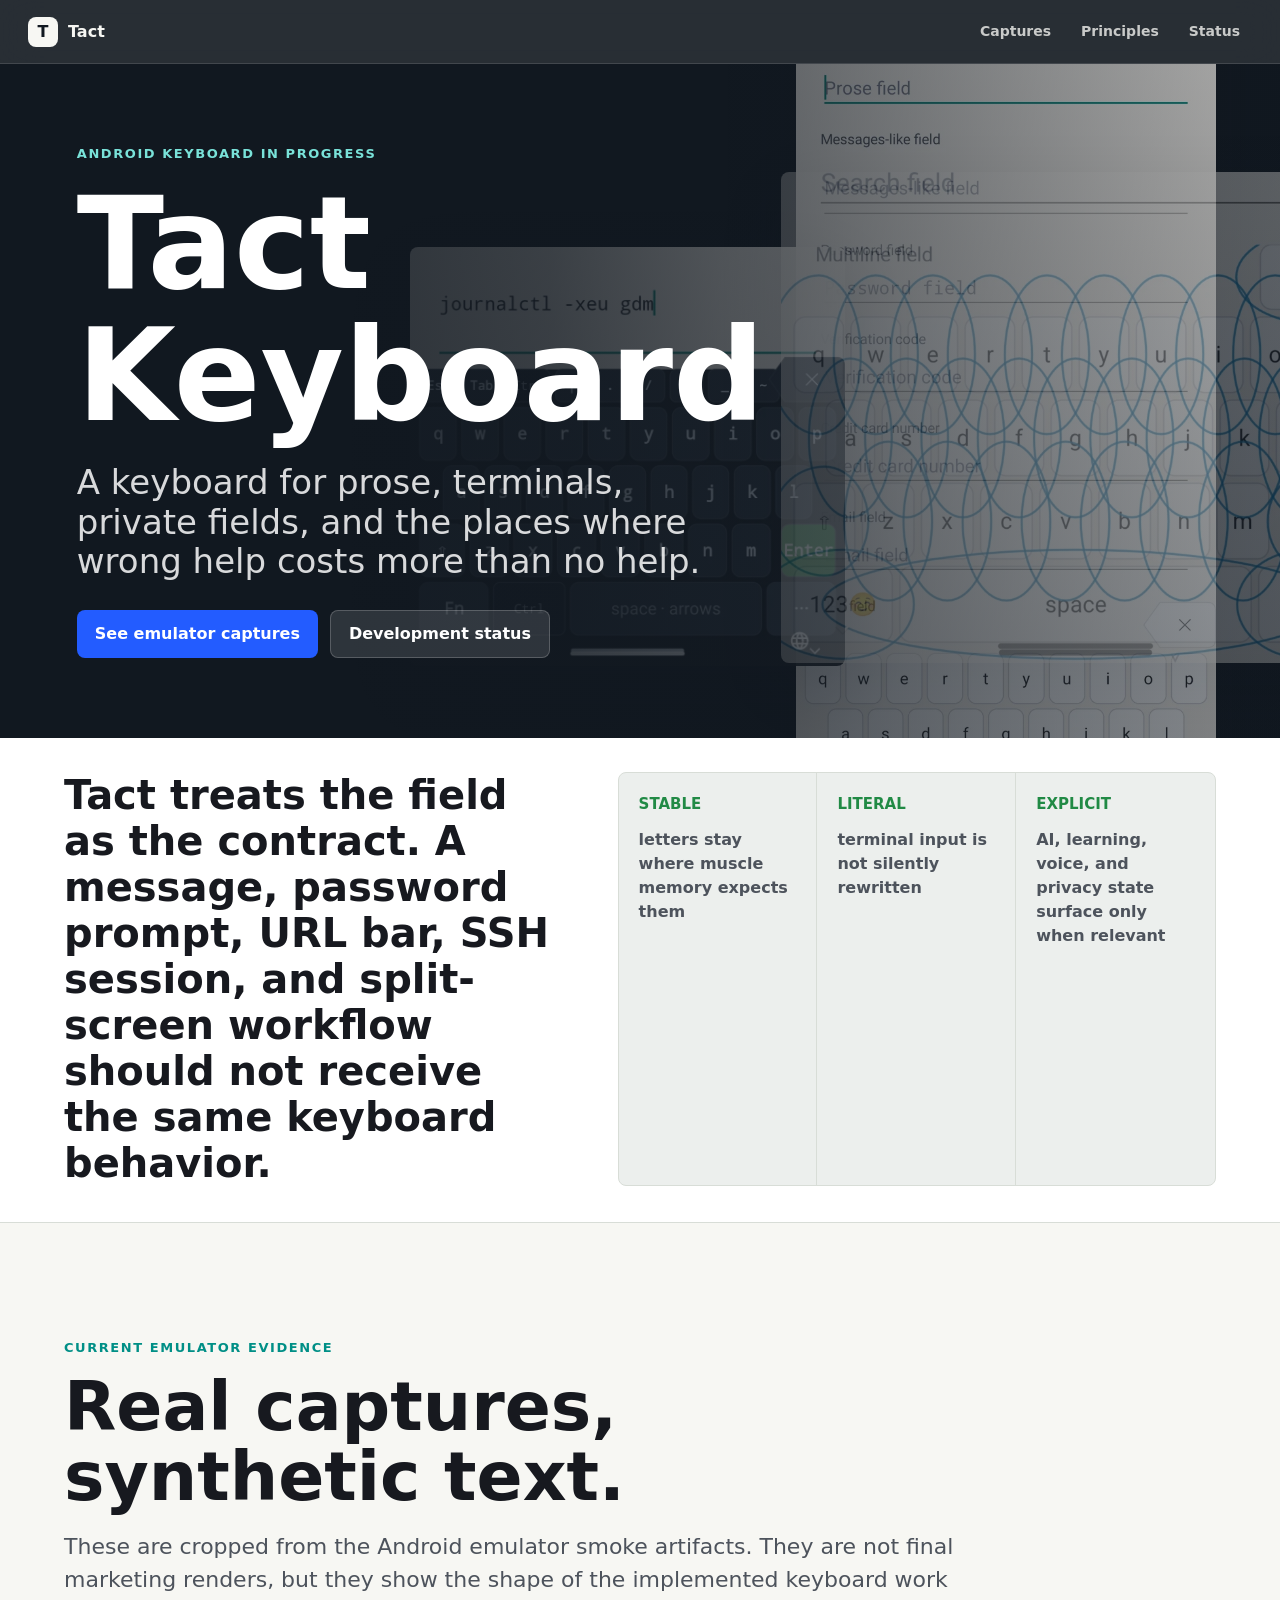
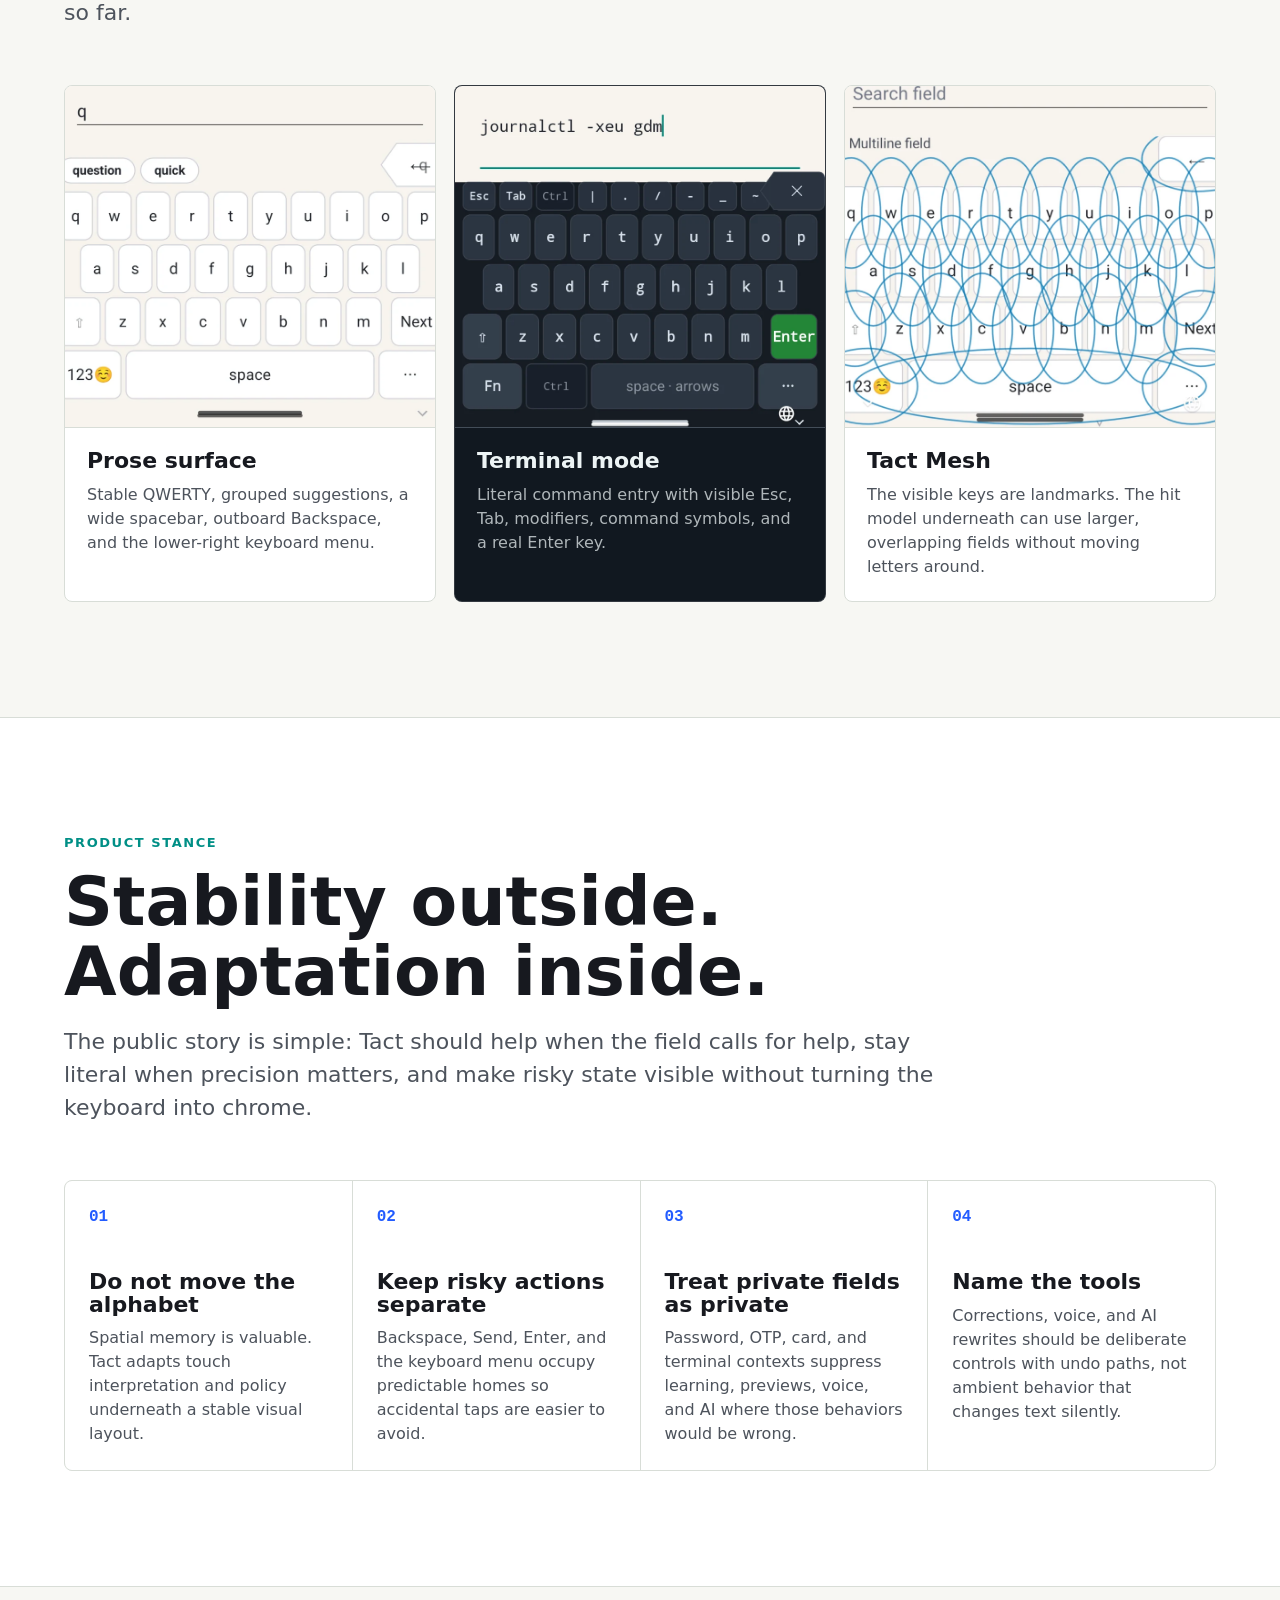
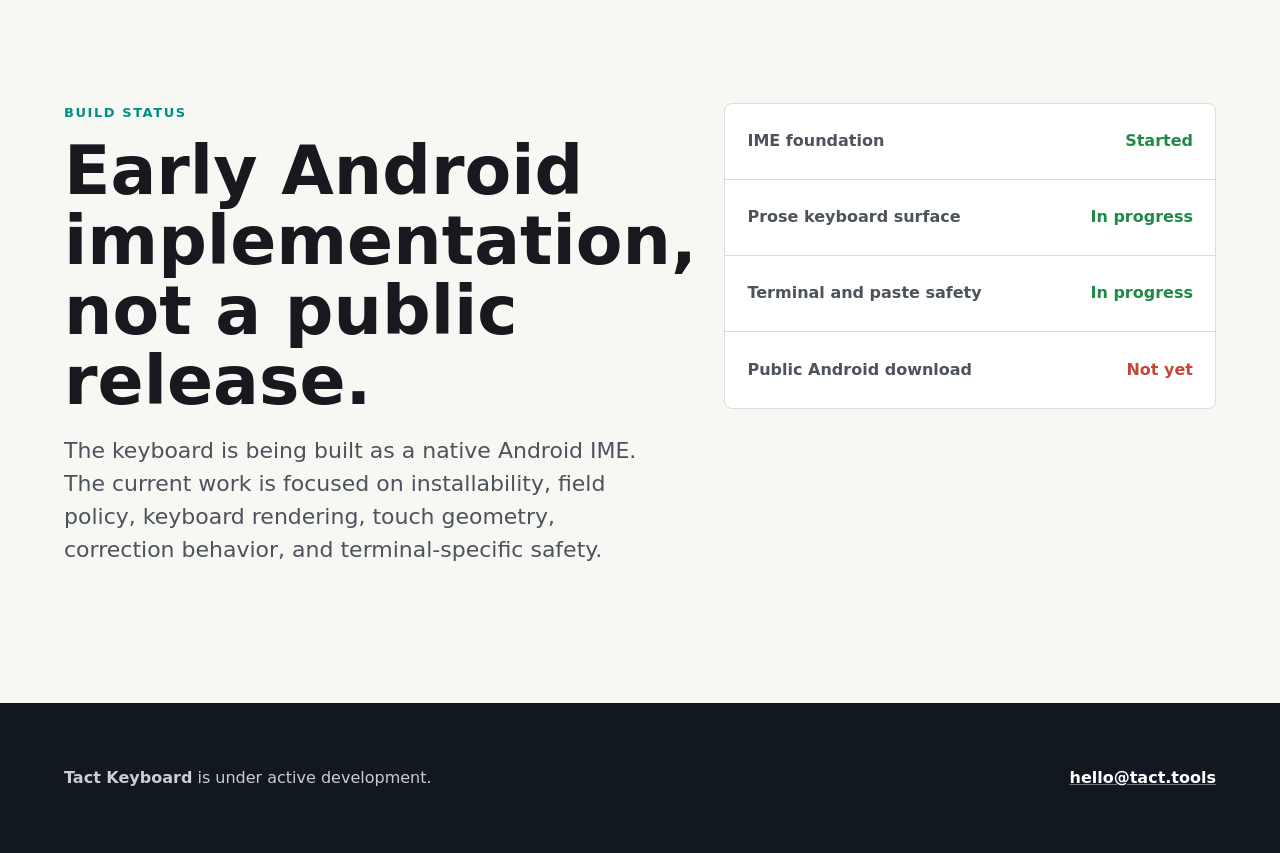
==== index.html @ 0305d600 "site: Add Tact Keyboard homepage The repository has a responsive stylesheet and publishable screensh" ====
<!doctype html>
<html lang="en">
<head>
  <meta charset="utf-8">
  <meta name="viewport" content="width=device-width, initial-scale=1">
  <meta name="description" content="Tact Keyboard is an Android keyboard built around field-aware typing, terminal safety, explicit privacy, and stable touch geometry.">
  <meta property="og:title" content="Tact Keyboard">
  <meta property="og:description" content="An Android keyboard for prose, terminals, private fields, and the places where wrong help costs more than no help.">
  <meta property="og:type" content="website">
  <meta property="og:url" content="https://tact.tools/">
  <meta property="og:image" content="https://tact.tools/assets/screenshots/prose-full.webp">
  <title>Tact Keyboard</title>
  <link rel="stylesheet" href="styles.css">
</head>
<body>
  <header class="site-nav" aria-label="Primary">
    <a class="brand" href="#top" aria-label="Tact Keyboard home">
      <span class="brand-mark" aria-hidden="true">T</span>
      <span>Tact</span>
    </a>
    <nav>
      <a href="#captures">Captures</a>
      <a href="#principles">Principles</a>
      <a href="#status">Status</a>
    </nav>
  </header>

  <main id="top">
    <section class="hero" aria-labelledby="hero-title">
      <div class="hero-media" aria-hidden="true">
        <img class="hero-phone hero-phone-primary" src="assets/screenshots/prose-full.webp" alt="">
        <img class="hero-phone hero-phone-terminal" src="assets/screenshots/terminal-paste-shield.webp" alt="">
        <img class="hero-strip" src="assets/screenshots/tact-mesh.webp" alt="">
      </div>
      <div class="hero-copy">
        <p class="eyebrow">Android keyboard in progress</p>
        <h1 id="hero-title">Tact Keyboard</h1>
        <p class="hero-lede">A keyboard for prose, terminals, private fields, and the places where wrong help costs more than no help.</p>
        <div class="hero-actions" aria-label="Primary links">
          <a class="button button-primary" href="#captures">See emulator captures</a>
          <a class="button button-secondary" href="#status">Development status</a>
        </div>
      </div>
    </section>

    <section class="intro-band" aria-label="Product summary">
      <div class="intro-copy">
        <p>Tact treats the field as the contract. A message, password prompt, URL bar, SSH session, and split-screen workflow should not receive the same keyboard behavior.</p>
      </div>
      <div class="intro-stats" aria-label="Design anchors">
        <div><b>Stable</b><span>letters stay where muscle memory expects them</span></div>
        <div><b>Literal</b><span>terminal input is not silently rewritten</span></div>
        <div><b>Explicit</b><span>AI, learning, voice, and privacy state surface only when relevant</span></div>
      </div>
    </section>

    <section class="section" id="captures" aria-labelledby="captures-title">
      <div class="section-heading">
        <p class="eyebrow">Current emulator evidence</p>
        <h2 id="captures-title">Real captures, synthetic text.</h2>
        <p>These are cropped from the Android emulator smoke artifacts. They are not final marketing renders, but they show the shape of the implemented keyboard work so far.</p>
      </div>

      <div class="capture-grid">
        <article class="capture">
          <img src="assets/screenshots/prose-suggestions.webp" alt="Tact prose keyboard showing suggestion chips, proud Backspace, spacebar, and lower-right keyboard menu.">
          <div>
            <h3>Prose surface</h3>
            <p>Stable QWERTY, grouped suggestions, a wide spacebar, outboard Backspace, and the lower-right keyboard menu.</p>
          </div>
        </article>

        <article class="capture capture-dark">
          <img src="assets/screenshots/terminal-paste-shield.webp" alt="Tact terminal keyboard with Esc, Tab, Ctrl, command symbols, and a visible Enter key.">
          <div>
            <h3>Terminal mode</h3>
            <p>Literal command entry with visible Esc, Tab, modifiers, command symbols, and a real Enter key.</p>
          </div>
        </article>

        <article class="capture">
          <img src="assets/screenshots/tact-mesh.webp" alt="Debug overlay showing overlapping touch probability fields over the visible keyboard.">
          <div>
            <h3>Tact Mesh</h3>
            <p>The visible keys are landmarks. The hit model underneath can use larger, overlapping fields without moving letters around.</p>
          </div>
        </article>
      </div>
    </section>

    <section class="section split-section" id="principles" aria-labelledby="principles-title">
      <div class="section-heading">
        <p class="eyebrow">Product stance</p>
        <h2 id="principles-title">Stability outside. Adaptation inside.</h2>
        <p>The public story is simple: Tact should help when the field calls for help, stay literal when precision matters, and make risky state visible without turning the keyboard into chrome.</p>
      </div>

      <div class="principle-grid">
        <article>
          <span class="principle-index">01</span>
          <h3>Do not move the alphabet</h3>
          <p>Spatial memory is valuable. Tact adapts touch interpretation and policy underneath a stable visual layout.</p>
        </article>
        <article>
          <span class="principle-index">02</span>
          <h3>Keep risky actions separate</h3>
          <p>Backspace, Send, Enter, and the keyboard menu occupy predictable homes so accidental taps are easier to avoid.</p>
        </article>
        <article>
          <span class="principle-index">03</span>
          <h3>Treat private fields as private</h3>
          <p>Password, OTP, card, and terminal contexts suppress learning, previews, voice, and AI where those behaviors would be wrong.</p>
        </article>
        <article>
          <span class="principle-index">04</span>
          <h3>Name the tools</h3>
          <p>Corrections, voice, and AI rewrites should be deliberate controls with undo paths, not ambient behavior that changes text silently.</p>
        </article>
      </div>
    </section>

    <section class="section status-section" id="status" aria-labelledby="status-title">
      <div class="section-heading">
        <p class="eyebrow">Build status</p>
        <h2 id="status-title">Early Android implementation, not a public release.</h2>
        <p>The keyboard is being built as a native Android IME. The current work is focused on installability, field policy, keyboard rendering, touch geometry, correction behavior, and terminal-specific safety.</p>
      </div>

      <div class="status-list" aria-label="Implementation areas">
        <div class="status-row">
          <span>IME foundation</span>
          <b>Started</b>
        </div>
        <div class="status-row">
          <span>Prose keyboard surface</span>
          <b>In progress</b>
        </div>
        <div class="status-row">
          <span>Terminal and paste safety</span>
          <b>In progress</b>
        </div>
        <div class="status-row">
          <span>Public Android download</span>
          <b>Not yet</b>
        </div>
      </div>
    </section>
  </main>

  <footer class="site-footer">
    <p><strong>Tact Keyboard</strong> is under active development.</p>
    <a href="mailto:hello@tact.tools">hello@tact.tools</a>
  </footer>
</body>
</html>
---- styles.css ----
:root {
  --ink: #17191f;
  --ink-soft: #4d535c;
  --muted: #737b86;
  --paper: #f7f7f3;
  --surface: #ffffff;
  --surface-alt: #ecefed;
  --line: #d8ddd7;
  --blue: #235cff;
  --blue-dark: #183aa4;
  --green: #218a45;
  --teal: #008f86;
  --red: #c44737;
  --terminal: #111820;
  --terminal-soft: #24303d;
  --radius: 8px;
  --shadow: 0 22px 70px rgba(17, 24, 32, 0.18);
  --sans: Inter, ui-sans-serif, system-ui, -apple-system, BlinkMacSystemFont, "Segoe UI", sans-serif;
  --mono: ui-monospace, SFMono-Regular, Menlo, Consolas, "Liberation Mono", monospace;
}

* {
  box-sizing: border-box;
}

html {
  scroll-behavior: smooth;
}

body {
  margin: 0;
  color: var(--ink);
  background: var(--paper);
  font-family: var(--sans);
  line-height: 1.5;
  overflow-x: hidden;
}

img {
  display: block;
  max-width: 100%;
}

a {
  color: inherit;
}

.site-nav {
  position: sticky;
  top: 0;
  z-index: 20;
  min-height: 64px;
  display: flex;
  align-items: center;
  justify-content: space-between;
  gap: 24px;
  padding: 0 28px;
  color: #f7f7f3;
  background: rgba(17, 24, 32, 0.9);
  border-bottom: 1px solid rgba(255, 255, 255, 0.12);
  backdrop-filter: blur(18px);
}

.brand,
.site-nav nav {
  display: flex;
  align-items: center;
}

.brand {
  gap: 10px;
  font-weight: 800;
  text-decoration: none;
}

.brand-mark {
  width: 30px;
  height: 30px;
  display: inline-flex;
  align-items: center;
  justify-content: center;
  border-radius: var(--radius);
  color: var(--terminal);
  background: #f7f7f3;
  font-weight: 900;
}

.site-nav nav {
  gap: 6px;
}

.site-nav nav a {
  min-height: 38px;
  display: inline-flex;
  align-items: center;
  padding: 0 12px;
  border-radius: var(--radius);
  color: rgba(247, 247, 243, 0.78);
  font-size: 14px;
  font-weight: 700;
  text-decoration: none;
}

.site-nav nav a:hover {
  color: #ffffff;
  background: rgba(255, 255, 255, 0.1);
}

.hero {
  min-height: min(780px, calc(82svh - 64px));
  position: relative;
  overflow: hidden;
  display: flex;
  align-items: center;
  padding: clamp(44px, 6vw, 82px) clamp(24px, 6vw, 80px);
  color: #ffffff;
  background: var(--terminal);
}

.hero::before {
  content: "";
  position: absolute;
  inset: 0;
  z-index: 1;
  background:
    linear-gradient(90deg, rgba(17, 24, 32, 0.96) 0%, rgba(17, 24, 32, 0.76) 43%, rgba(17, 24, 32, 0.24) 100%),
    linear-gradient(0deg, rgba(17, 24, 32, 0.34), rgba(17, 24, 32, 0.12));
}

.hero-copy {
  position: relative;
  z-index: 3;
  width: min(760px, 100%);
}

.eyebrow {
  margin: 0 0 14px;
  color: var(--teal);
  font-size: 13px;
  font-weight: 850;
  letter-spacing: 0.12em;
  text-transform: uppercase;
}

.hero .eyebrow {
  color: #79e2d9;
}

h1,
h2,
h3,
p {
  margin-top: 0;
}

h1,
h2,
h3 {
  line-height: 1.03;
  letter-spacing: 0;
}

h1 {
  margin-bottom: 22px;
  font-size: 128px;
  font-weight: 900;
}

h2 {
  margin-bottom: 18px;
  font-size: 68px;
  font-weight: 880;
}

h3 {
  margin-bottom: 10px;
  font-size: 22px;
  font-weight: 820;
}

.hero-lede {
  width: min(660px, 100%);
  margin-bottom: 28px;
  color: rgba(255, 255, 255, 0.84);
  font-size: 34px;
  line-height: 1.16;
}

.hero-actions {
  display: flex;
  flex-wrap: wrap;
  gap: 12px;
}

.button {
  min-height: 48px;
  display: inline-flex;
  align-items: center;
  justify-content: center;
  padding: 0 18px;
  border-radius: var(--radius);
  font-weight: 800;
  text-decoration: none;
}

.button-primary {
  color: #ffffff;
  background: var(--blue);
}

.button-primary:hover {
  background: var(--blue-dark);
}

.button-secondary {
  color: #ffffff;
  background: rgba(255, 255, 255, 0.12);
  border: 1px solid rgba(255, 255, 255, 0.2);
}

.button-secondary:hover {
  background: rgba(255, 255, 255, 0.18);
}

.hero-media {
  position: absolute;
  inset: 0;
  z-index: 0;
  overflow: hidden;
}

.hero-phone,
.hero-strip {
  position: absolute;
  border-radius: var(--radius);
  box-shadow: var(--shadow);
}

.hero-phone-primary {
  right: clamp(18px, 5vw, 98px);
  bottom: -18vh;
  width: min(34vw, 420px);
  min-width: 260px;
}

.hero-phone-terminal {
  right: clamp(250px, 34vw, 520px);
  bottom: 8vh;
  width: min(34vw, 460px);
  opacity: 0.92;
}

.hero-strip {
  right: -90px;
  top: 12vh;
  width: min(46vw, 660px);
  opacity: 0.5;
}

.intro-band,
.section,
.site-footer {
  padding-right: clamp(22px, 5vw, 76px);
  padding-left: clamp(22px, 5vw, 76px);
}

.intro-band {
  display: grid;
  grid-template-columns: minmax(0, 0.9fr) minmax(0, 1.1fr);
  gap: clamp(24px, 5vw, 72px);
  align-items: stretch;
  padding-top: 34px;
  padding-bottom: 36px;
  background: var(--surface);
  border-bottom: 1px solid var(--line);
}

.intro-copy,
.intro-stats,
.section-heading,
.status-list {
  min-width: 0;
}

.intro-copy p {
  max-width: 760px;
  margin-bottom: 0;
  font-size: 40px;
  line-height: 1.15;
  font-weight: 760;
}

.intro-stats {
  display: grid;
  grid-template-columns: repeat(3, minmax(0, 1fr));
  border: 1px solid var(--line);
  border-radius: var(--radius);
  overflow: hidden;
  background: var(--surface-alt);
}

.intro-stats div {
  min-height: 150px;
  padding: 20px;
  border-right: 1px solid var(--line);
}

.intro-stats div:last-child {
  border-right: 0;
}

.intro-stats b,
.intro-stats span {
  display: block;
}

.intro-stats b {
  margin-bottom: 12px;
  color: var(--green);
  font-size: 15px;
  text-transform: uppercase;
}

.intro-stats span {
  color: var(--ink-soft);
  font-weight: 680;
}

.section {
  padding-top: clamp(70px, 9vw, 130px);
  padding-bottom: clamp(70px, 9vw, 130px);
}

.section-heading {
  width: min(890px, 100%);
  margin-bottom: clamp(30px, 5vw, 56px);
}

.section-heading p:not(.eyebrow) {
  color: var(--ink-soft);
  font-size: 22px;
}

.capture-grid {
  display: grid;
  grid-template-columns: repeat(3, minmax(0, 1fr));
  gap: 18px;
}

.capture {
  display: flex;
  flex-direction: column;
  overflow: hidden;
  border: 1px solid var(--line);
  border-radius: var(--radius);
  background: var(--surface);
}

.capture img {
  width: 100%;
  aspect-ratio: 1.08;
  object-fit: cover;
  border-bottom: 1px solid var(--line);
  background: #f2f2ef;
}

.capture div {
  padding: 22px;
}

.capture p {
  margin-bottom: 0;
  color: var(--ink-soft);
}

.capture-dark {
  color: #edf4f5;
  background: var(--terminal);
  border-color: rgba(255, 255, 255, 0.14);
}

.capture-dark img {
  border-color: rgba(255, 255, 255, 0.14);
  background: var(--terminal-soft);
}

.capture-dark p {
  color: rgba(237, 244, 245, 0.72);
}

.split-section {
  background: #ffffff;
  border-top: 1px solid var(--line);
  border-bottom: 1px solid var(--line);
}

.principle-grid {
  display: grid;
  grid-template-columns: repeat(4, minmax(0, 1fr));
  gap: 1px;
  overflow: hidden;
  border: 1px solid var(--line);
  border-radius: var(--radius);
  background: var(--line);
}

.principle-grid article {
  min-height: 280px;
  padding: 24px;
  background: #ffffff;
}

.principle-index {
  display: block;
  margin-bottom: 42px;
  color: var(--blue);
  font-family: var(--mono);
  font-weight: 800;
}

.principle-grid p {
  margin-bottom: 0;
  color: var(--ink-soft);
}

.status-section {
  display: grid;
  grid-template-columns: minmax(0, 0.95fr) minmax(320px, 0.8fr);
  gap: clamp(32px, 6vw, 86px);
  align-items: start;
}

.status-section .section-heading {
  margin-bottom: 0;
}

.status-list {
  border: 1px solid var(--line);
  border-radius: var(--radius);
  overflow: hidden;
  background: var(--surface);
}

.status-row {
  min-height: 76px;
  display: flex;
  align-items: center;
  justify-content: space-between;
  gap: 24px;
  padding: 0 22px;
  border-bottom: 1px solid var(--line);
}

.status-row:last-child {
  border-bottom: 0;
}

.status-row span {
  color: var(--ink-soft);
  font-weight: 700;
}

.status-row b {
  color: var(--green);
  white-space: nowrap;
}

.status-row:last-child b {
  color: var(--red);
}

.site-footer {
  min-height: 150px;
  display: flex;
  align-items: center;
  justify-content: space-between;
  gap: 24px;
  color: #ffffff;
  background: var(--terminal);
}

.site-footer p {
  margin-bottom: 0;
  color: rgba(255, 255, 255, 0.78);
}

.site-footer a {
  font-weight: 800;
  text-decoration-color: rgba(255, 255, 255, 0.4);
}

@media (max-width: 980px) {
  .hero {
    min-height: min(760px, calc(84svh - 64px));
  }

  .hero::before {
    background:
      linear-gradient(90deg, rgba(17, 24, 32, 0.94) 0%, rgba(17, 24, 32, 0.75) 62%, rgba(17, 24, 32, 0.34) 100%),
      linear-gradient(0deg, rgba(17, 24, 32, 0.48), rgba(17, 24, 32, 0.12));
  }

  .hero-phone-primary {
    right: -42px;
    bottom: -18vh;
    width: 330px;
    min-width: 0;
  }

  .hero-phone-terminal {
    right: 120px;
    bottom: 2vh;
    width: 300px;
  }

  .hero-strip {
    right: -190px;
    top: 4vh;
    width: 520px;
  }

  .intro-band,
  .status-section {
    grid-template-columns: 1fr;
  }

  h1 {
    font-size: 88px;
  }

  h2 {
    font-size: 54px;
  }

  .hero-lede {
    font-size: 28px;
  }

  .intro-copy p {
    font-size: 34px;
  }

  .capture-grid,
  .principle-grid {
    grid-template-columns: repeat(2, minmax(0, 1fr));
  }

  .intro-stats {
    grid-template-columns: 1fr;
  }

  .intro-stats div {
    min-height: 110px;
    border-right: 0;
    border-bottom: 1px solid var(--line);
  }

  .intro-stats div:last-child {
    border-bottom: 0;
  }
}

@media (max-width: 660px) {
  .site-nav {
    min-height: 58px;
    gap: 8px;
    padding: 0 12px;
  }

  .brand {
    gap: 8px;
  }

  .site-nav nav {
    display: none;
  }

  .hero {
    min-height: min(700px, calc(84svh - 58px));
    padding: 42px 20px;
  }

  .hero-copy {
    width: min(330px, calc(100vw - 40px));
  }

  .hero-lede {
    width: 100%;
  }

  .hero-actions {
    width: 100%;
  }

  .button {
    width: 100%;
  }

  .hero-phone-primary {
    right: -118px;
    bottom: -14vh;
    width: 300px;
    opacity: 0.78;
  }

  .hero-phone-terminal {
    right: -44px;
    bottom: 7vh;
    width: 290px;
    opacity: 0.42;
  }

  .hero-strip {
    right: -220px;
    top: 7vh;
    width: 460px;
    opacity: 0.34;
  }

  h1 {
    font-size: 52px;
  }

  h2 {
    font-size: 42px;
  }

  .intro-copy p {
    max-width: min(320px, 100%);
    font-size: 30px;
  }

  .hero-lede,
  .section-heading p:not(.eyebrow) {
    font-size: 22px;
  }

  .intro-band {
    display: block;
  }

  .intro-stats {
    margin-top: 24px;
  }

  .capture-grid,
  .principle-grid {
    grid-template-columns: 1fr;
  }

  .principle-grid article {
    min-height: 220px;
  }

  .principle-index {
    margin-bottom: 24px;
  }

  .status-row {
    align-items: flex-start;
    flex-direction: column;
    justify-content: center;
    gap: 4px;
    padding-top: 16px;
    padding-bottom: 16px;
  }

  .site-footer {
    align-items: flex-start;
    flex-direction: column;
    justify-content: center;
  }
}

@media (max-width: 360px) {
  h1 {
    font-size: 48px;
  }

  .hero-lede,
  .section-heading p:not(.eyebrow) {
    font-size: 20px;
  }

  .intro-copy p {
    font-size: 28px;
  }
}
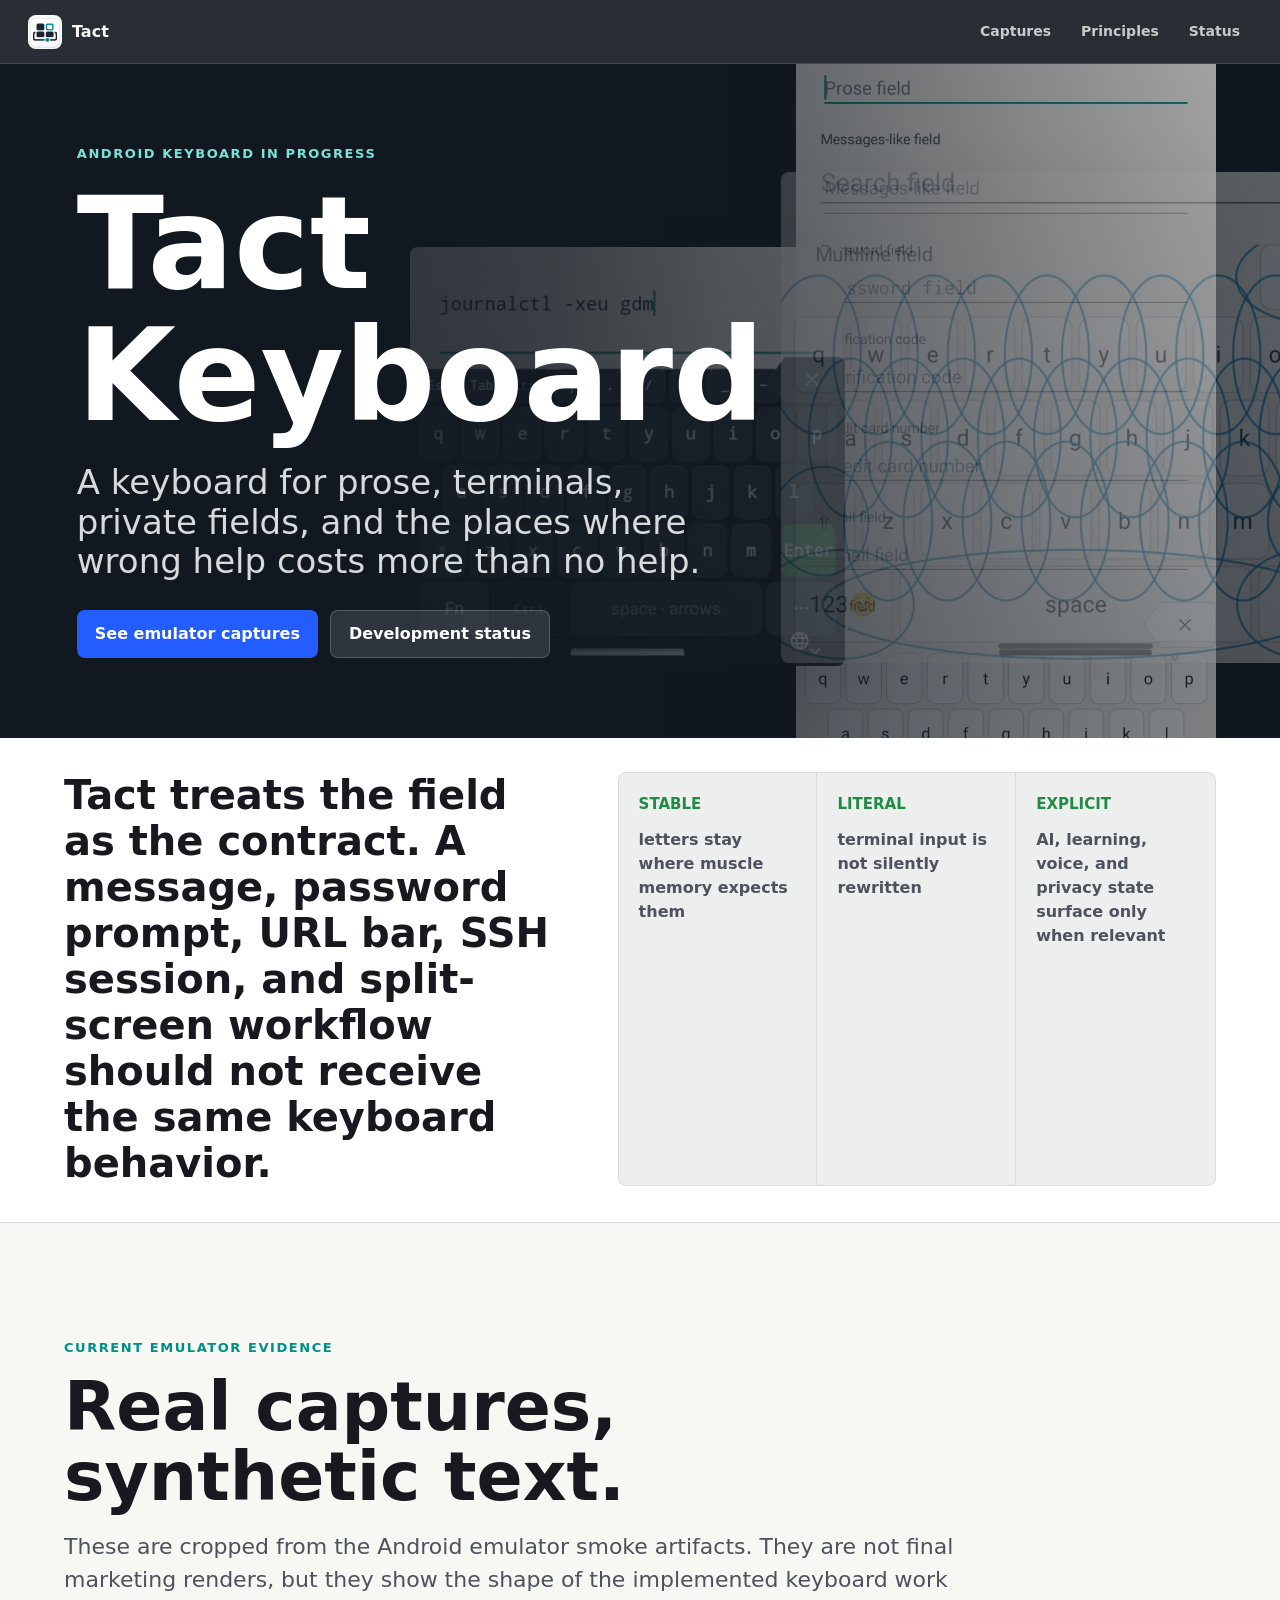
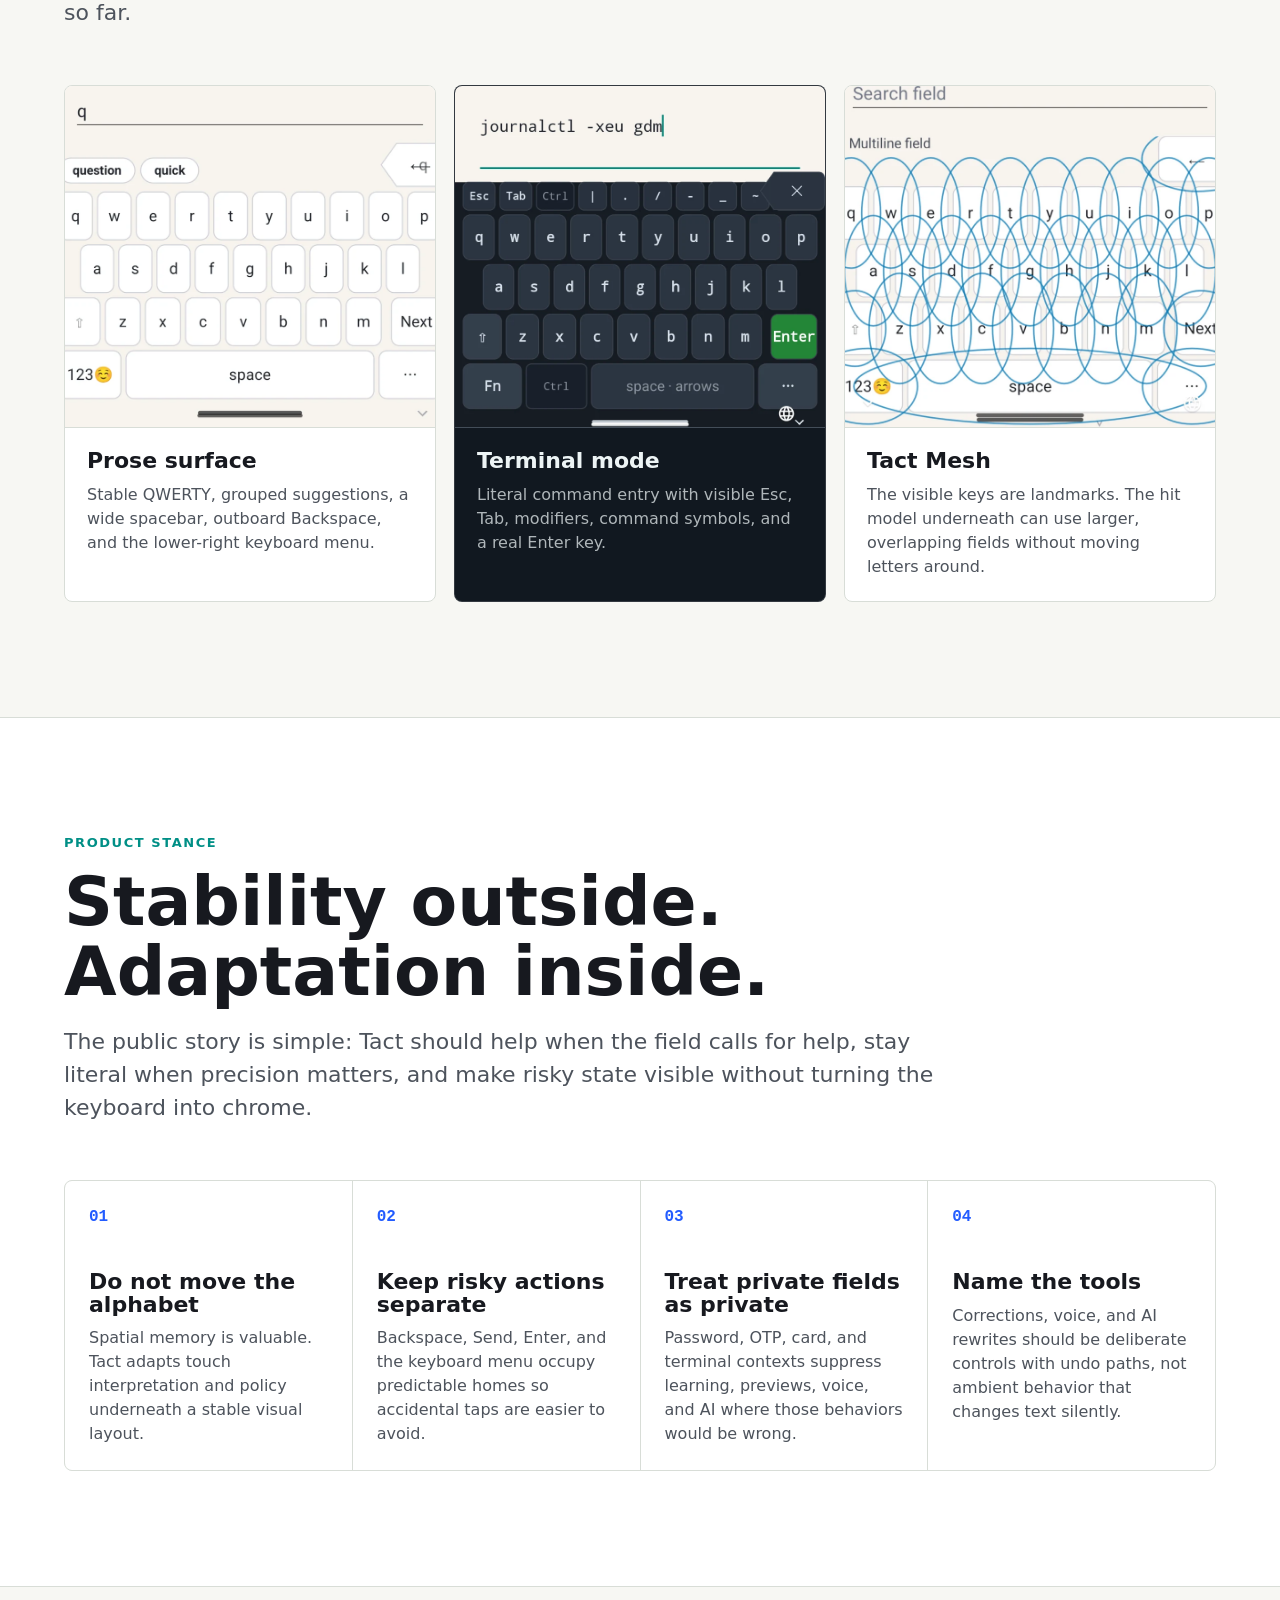
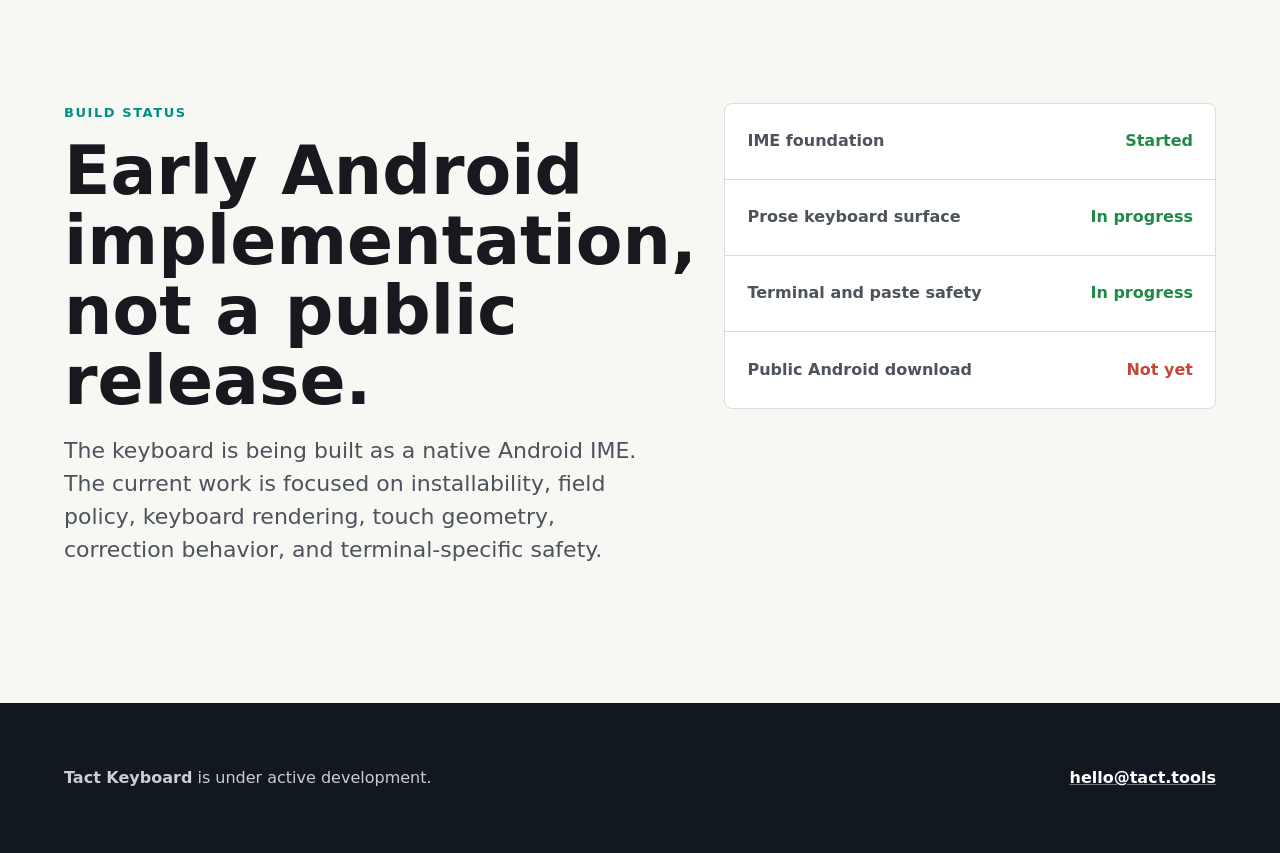
==== commit cd975edf: "site: Use Tact Tools brand mark The website has a static homepage with a text-based navigation mark " ====
--- a/index.html
+++ b/index.html
@@ -10,12 +10,13 @@
   <meta property="og:url" content="https://tact.tools/">
   <meta property="og:image" content="https://tact.tools/assets/screenshots/prose-full.webp">
   <title>Tact Keyboard</title>
+  <link rel="icon" type="image/png" href="assets/brand/tact-tools-icon.png">
   <link rel="stylesheet" href="styles.css">
 </head>
 <body>
   <header class="site-nav" aria-label="Primary">
     <a class="brand" href="#top" aria-label="Tact Keyboard home">
-      <span class="brand-mark" aria-hidden="true">T</span>
+      <img class="brand-mark" src="assets/brand/tact-tools-icon.png" alt="" aria-hidden="true">
       <span>Tact</span>
     </a>
     <nav>
--- a/styles.css
+++ b/styles.css
@@ -74,15 +74,11 @@
 }
 
 .brand-mark {
-  width: 30px;
-  height: 30px;
-  display: inline-flex;
-  align-items: center;
-  justify-content: center;
-  border-radius: var(--radius);
-  color: var(--terminal);
-  background: #f7f7f3;
-  font-weight: 900;
+  width: 34px;
+  height: 34px;
+  display: block;
+  border-radius: var(--radius);
+  object-fit: cover;
 }
 
 .site-nav nav {
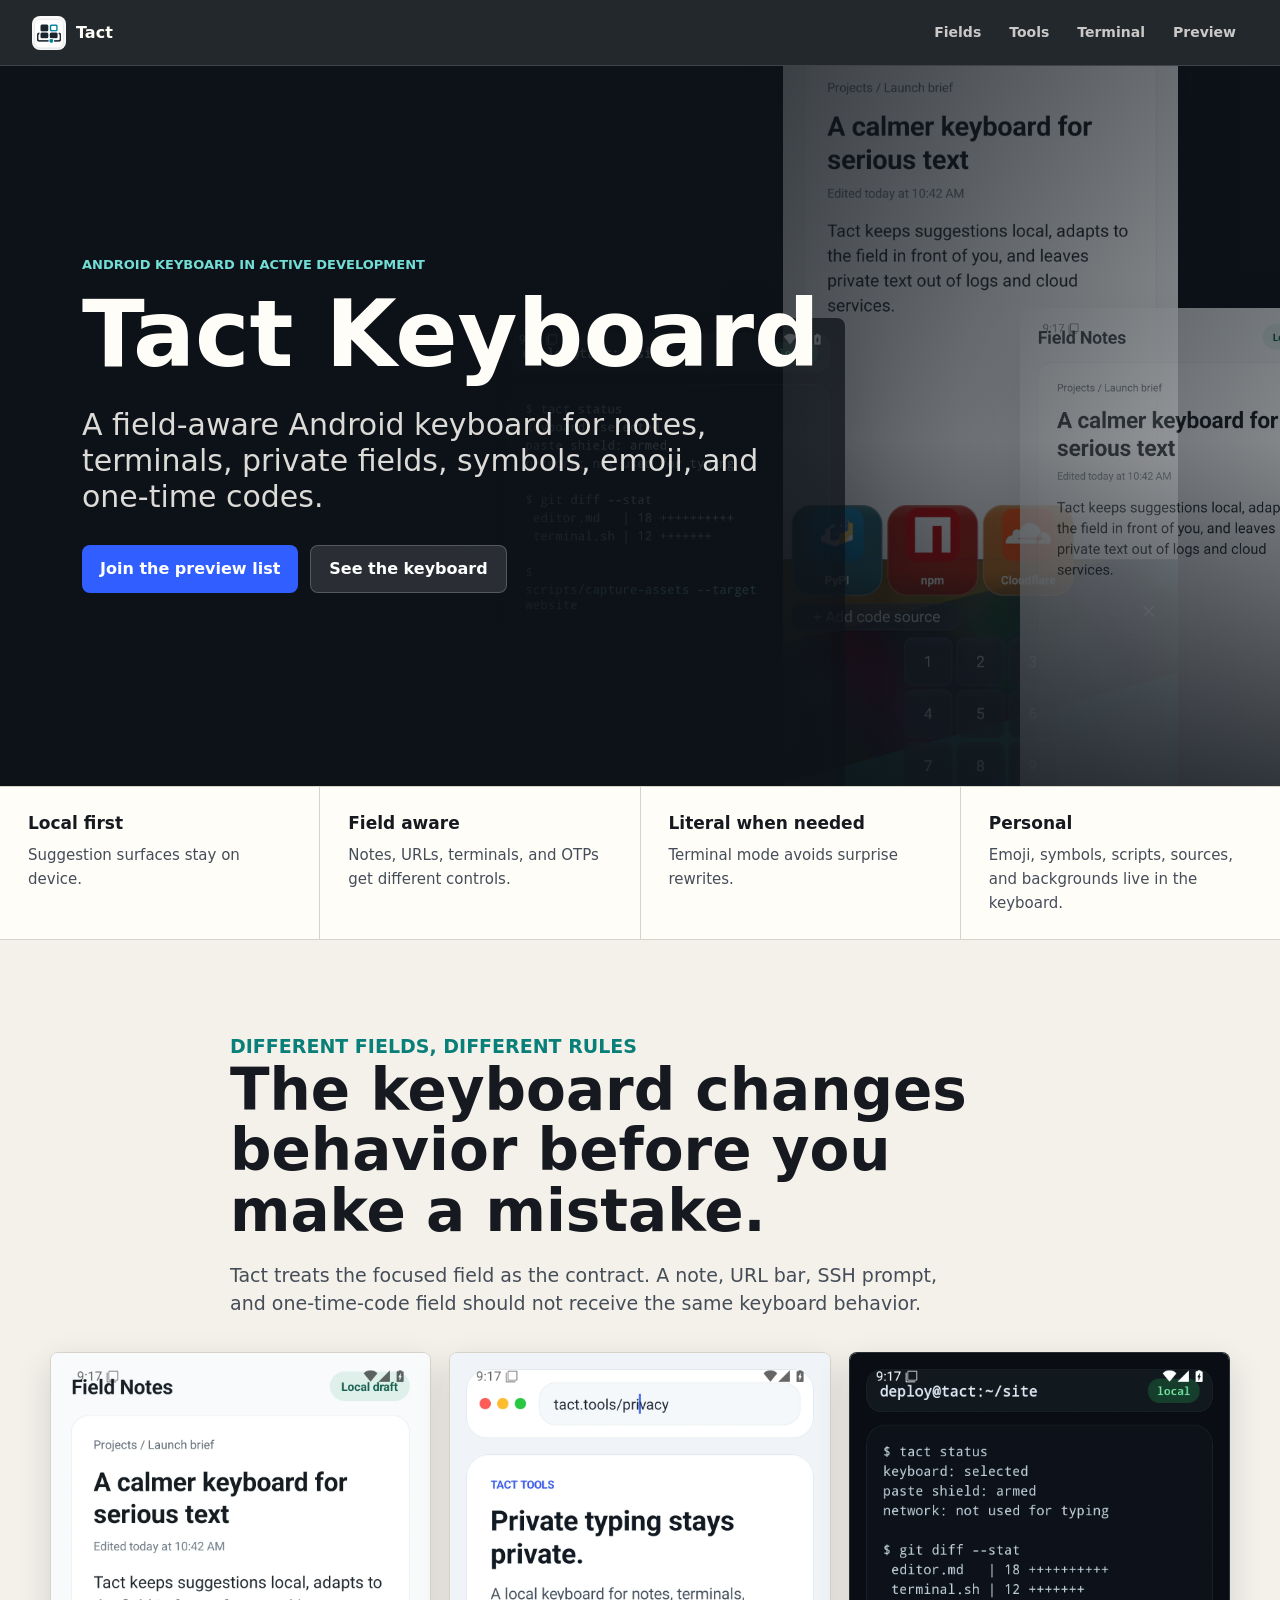
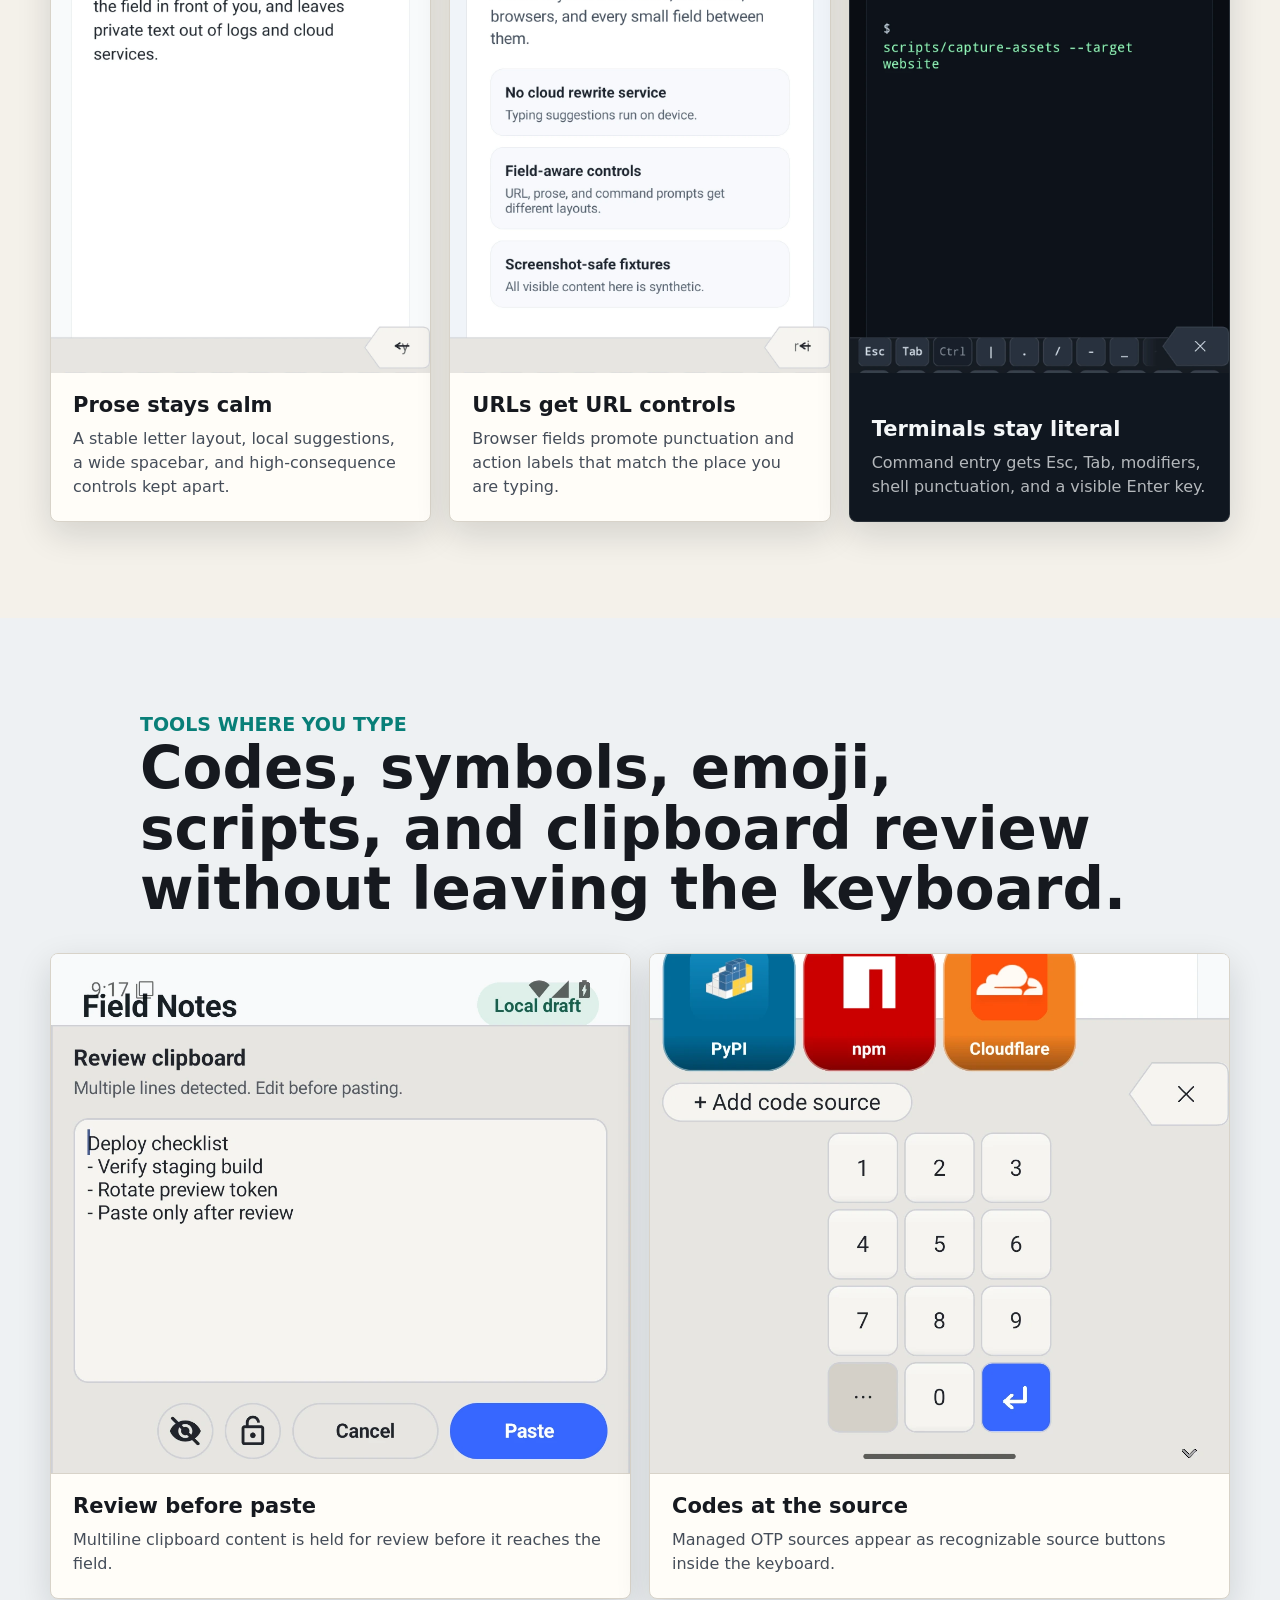
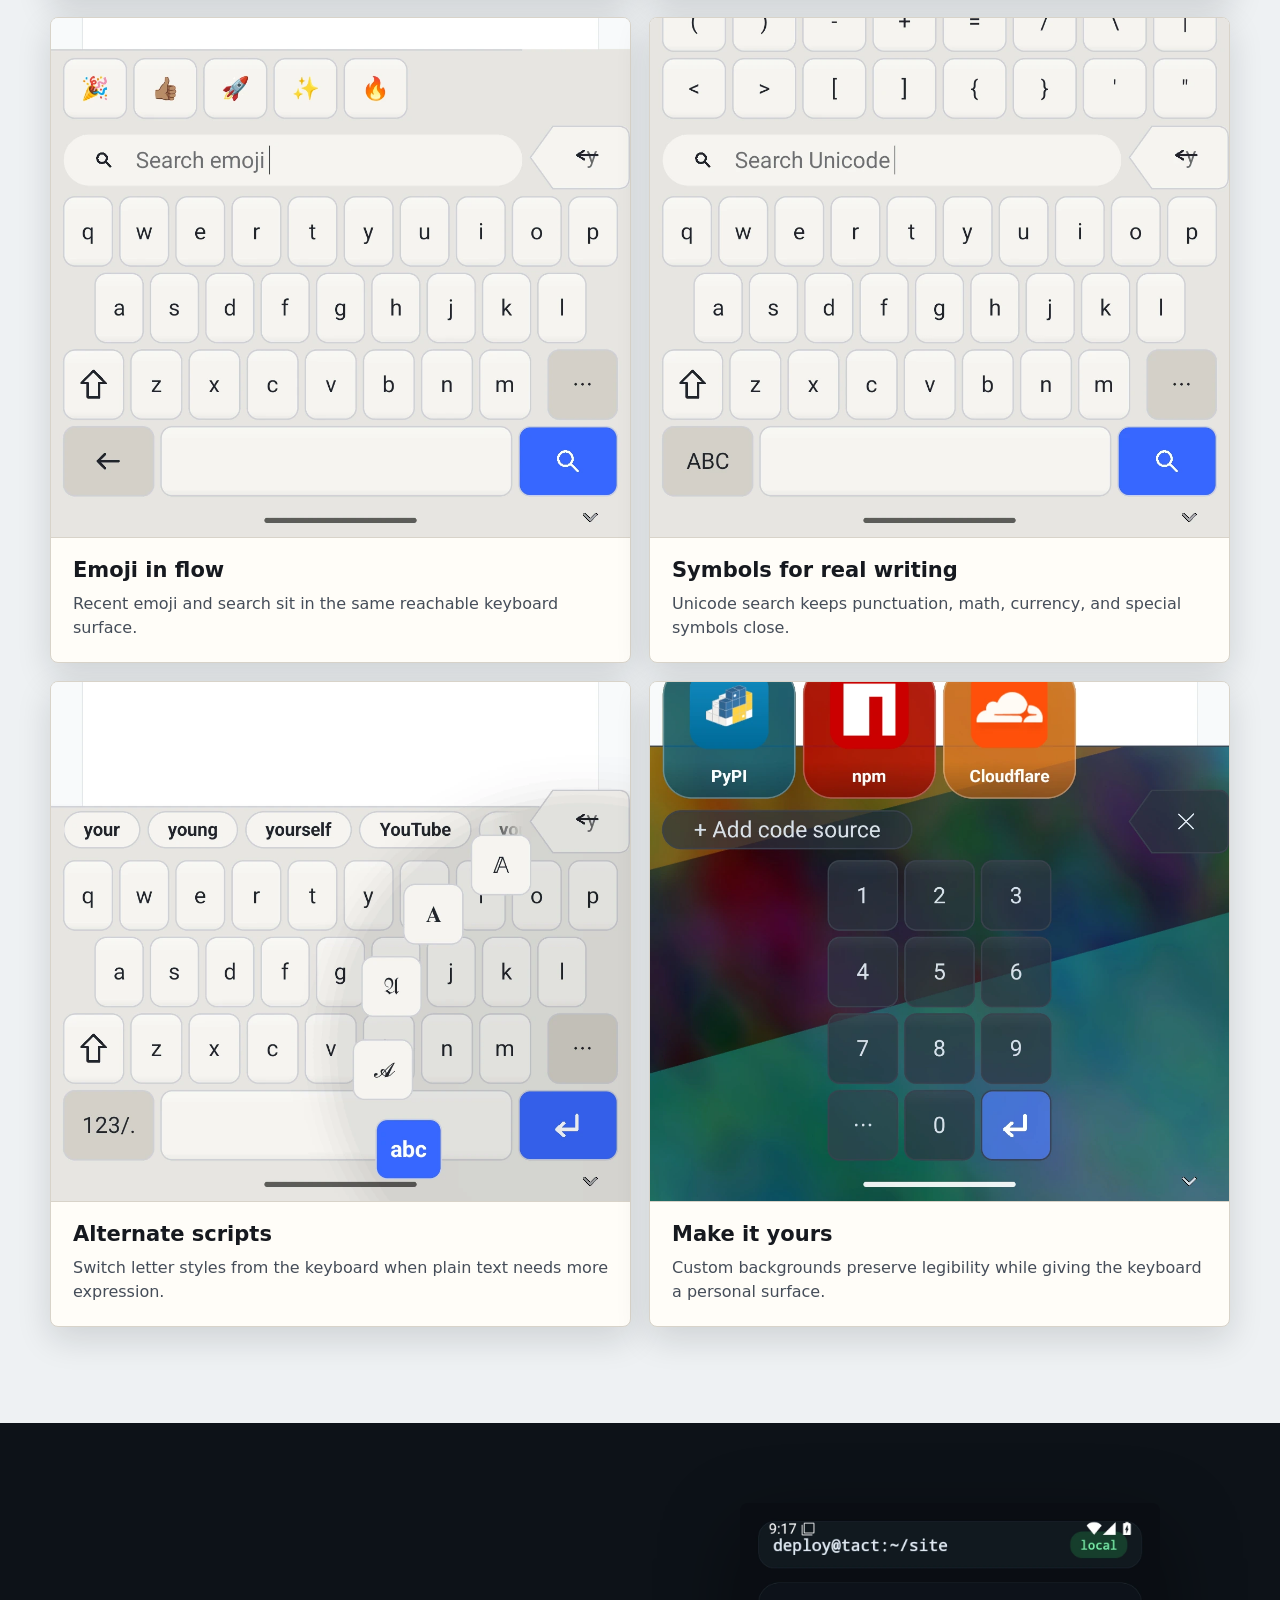
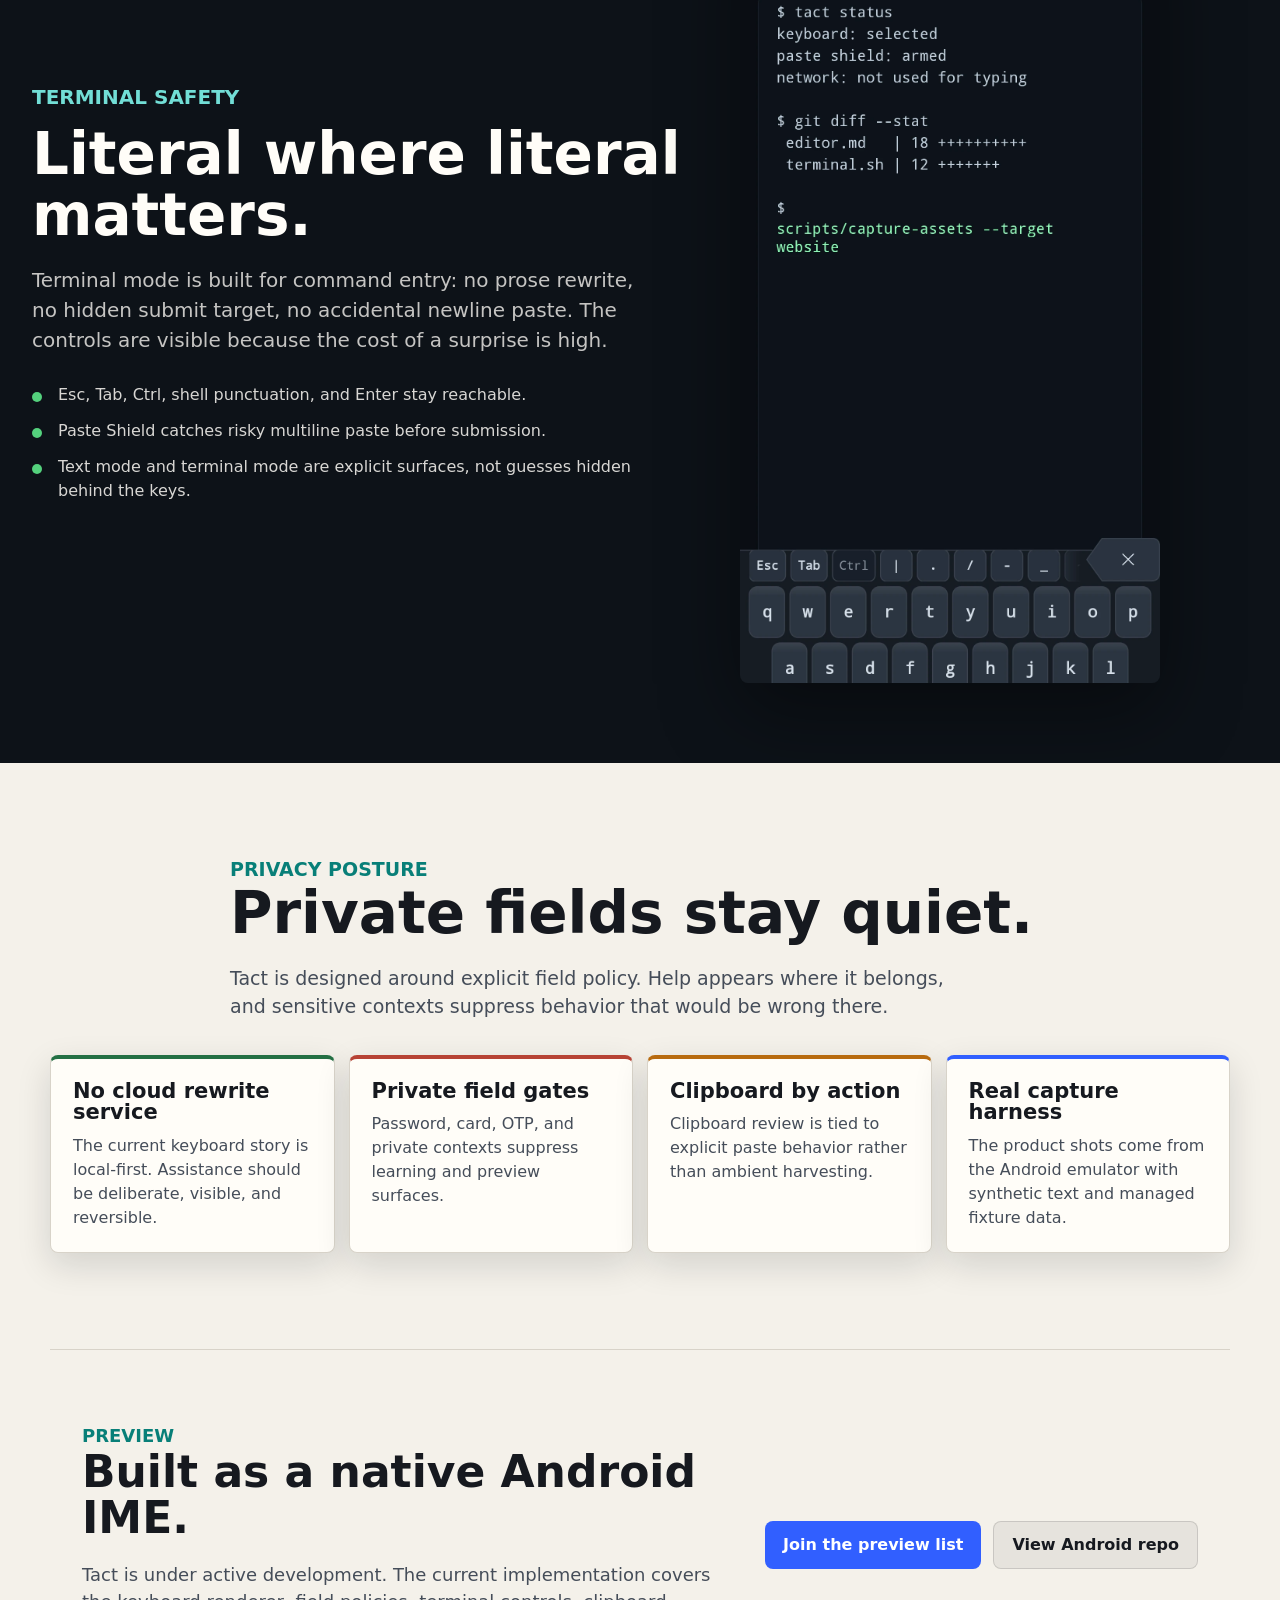
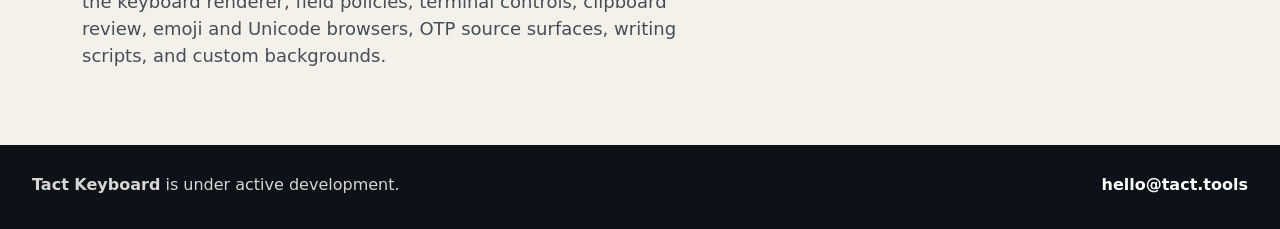
==== commit c77e586a: "site: Replace placeholder page with product landing page The old page introduced Tact with a small e" ====
--- a/index.html
+++ b/index.html
@@ -3,12 +3,12 @@
 <head>
   <meta charset="utf-8">
   <meta name="viewport" content="width=device-width, initial-scale=1">
-  <meta name="description" content="Tact Keyboard is an Android keyboard built around field-aware typing, terminal safety, explicit privacy, and stable touch geometry.">
+  <meta name="description" content="Tact Keyboard is a field-aware Android keyboard for notes, terminals, private fields, symbols, emoji, and one-time codes.">
   <meta property="og:title" content="Tact Keyboard">
-  <meta property="og:description" content="An Android keyboard for prose, terminals, private fields, and the places where wrong help costs more than no help.">
+  <meta property="og:description" content="A serious Android keyboard for places where mistakes matter.">
   <meta property="og:type" content="website">
   <meta property="og:url" content="https://tact.tools/">
-  <meta property="og:image" content="https://tact.tools/assets/screenshots/prose-full.webp">
+  <meta property="og:image" content="https://tact.tools/assets/screenshots/otp-background-full.webp">
   <title>Tact Keyboard</title>
   <link rel="icon" type="image/png" href="assets/brand/tact-tools-icon.png">
   <link rel="stylesheet" href="styles.css">
@@ -19,131 +19,186 @@
       <img class="brand-mark" src="assets/brand/tact-tools-icon.png" alt="" aria-hidden="true">
       <span>Tact</span>
     </a>
-    <nav>
-      <a href="#captures">Captures</a>
-      <a href="#principles">Principles</a>
-      <a href="#status">Status</a>
+    <nav aria-label="Sections">
+      <a href="#fields">Fields</a>
+      <a href="#tools">Tools</a>
+      <a href="#terminal">Terminal</a>
+      <a href="#preview">Preview</a>
     </nav>
   </header>
 
   <main id="top">
     <section class="hero" aria-labelledby="hero-title">
       <div class="hero-media" aria-hidden="true">
-        <img class="hero-phone hero-phone-primary" src="assets/screenshots/prose-full.webp" alt="">
-        <img class="hero-phone hero-phone-terminal" src="assets/screenshots/terminal-paste-shield.webp" alt="">
-        <img class="hero-strip" src="assets/screenshots/tact-mesh.webp" alt="">
+        <img class="hero-shot hero-shot-main" src="assets/screenshots/otp-background-full.webp" alt="">
+        <img class="hero-shot hero-shot-terminal" src="assets/screenshots/terminal-full.webp" alt="">
+        <img class="hero-shot hero-shot-editor" src="assets/screenshots/editor-full.webp" alt="">
       </div>
       <div class="hero-copy">
-        <p class="eyebrow">Android keyboard in progress</p>
+        <p class="eyebrow">Android keyboard in active development</p>
         <h1 id="hero-title">Tact Keyboard</h1>
-        <p class="hero-lede">A keyboard for prose, terminals, private fields, and the places where wrong help costs more than no help.</p>
+        <p class="hero-lede">A field-aware Android keyboard for notes, terminals, private fields, symbols, emoji, and one-time codes.</p>
         <div class="hero-actions" aria-label="Primary links">
-          <a class="button button-primary" href="#captures">See emulator captures</a>
-          <a class="button button-secondary" href="#status">Development status</a>
+          <a class="button button-primary" href="mailto:hello@tact.tools?subject=Tact%20Keyboard%20preview">Join the preview list</a>
+          <a class="button button-secondary" href="#tools">See the keyboard</a>
         </div>
       </div>
     </section>
 
-    <section class="intro-band" aria-label="Product summary">
-      <div class="intro-copy">
-        <p>Tact treats the field as the contract. A message, password prompt, URL bar, SSH session, and split-screen workflow should not receive the same keyboard behavior.</p>
-      </div>
-      <div class="intro-stats" aria-label="Design anchors">
-        <div><b>Stable</b><span>letters stay where muscle memory expects them</span></div>
-        <div><b>Literal</b><span>terminal input is not silently rewritten</span></div>
-        <div><b>Explicit</b><span>AI, learning, voice, and privacy state surface only when relevant</span></div>
-      </div>
-    </section>
-
-    <section class="section" id="captures" aria-labelledby="captures-title">
-      <div class="section-heading">
-        <p class="eyebrow">Current emulator evidence</p>
-        <h2 id="captures-title">Real captures, synthetic text.</h2>
-        <p>These are cropped from the Android emulator smoke artifacts. They are not final marketing renders, but they show the shape of the implemented keyboard work so far.</p>
-      </div>
-
-      <div class="capture-grid">
-        <article class="capture">
-          <img src="assets/screenshots/prose-suggestions.webp" alt="Tact prose keyboard showing suggestion chips, proud Backspace, spacebar, and lower-right keyboard menu.">
-          <div>
-            <h3>Prose surface</h3>
-            <p>Stable QWERTY, grouped suggestions, a wide spacebar, outboard Backspace, and the lower-right keyboard menu.</p>
-          </div>
-        </article>
-
-        <article class="capture capture-dark">
-          <img src="assets/screenshots/terminal-paste-shield.webp" alt="Tact terminal keyboard with Esc, Tab, Ctrl, command symbols, and a visible Enter key.">
-          <div>
-            <h3>Terminal mode</h3>
-            <p>Literal command entry with visible Esc, Tab, modifiers, command symbols, and a real Enter key.</p>
-          </div>
-        </article>
-
-        <article class="capture">
-          <img src="assets/screenshots/tact-mesh.webp" alt="Debug overlay showing overlapping touch probability fields over the visible keyboard.">
-          <div>
-            <h3>Tact Mesh</h3>
-            <p>The visible keys are landmarks. The hit model underneath can use larger, overlapping fields without moving letters around.</p>
-          </div>
-        </article>
-      </div>
-    </section>
-
-    <section class="section split-section" id="principles" aria-labelledby="principles-title">
-      <div class="section-heading">
-        <p class="eyebrow">Product stance</p>
-        <h2 id="principles-title">Stability outside. Adaptation inside.</h2>
-        <p>The public story is simple: Tact should help when the field calls for help, stay literal when precision matters, and make risky state visible without turning the keyboard into chrome.</p>
-      </div>
-
-      <div class="principle-grid">
-        <article>
-          <span class="principle-index">01</span>
-          <h3>Do not move the alphabet</h3>
-          <p>Spatial memory is valuable. Tact adapts touch interpretation and policy underneath a stable visual layout.</p>
-        </article>
-        <article>
-          <span class="principle-index">02</span>
-          <h3>Keep risky actions separate</h3>
-          <p>Backspace, Send, Enter, and the keyboard menu occupy predictable homes so accidental taps are easier to avoid.</p>
-        </article>
-        <article>
-          <span class="principle-index">03</span>
-          <h3>Treat private fields as private</h3>
-          <p>Password, OTP, card, and terminal contexts suppress learning, previews, voice, and AI where those behaviors would be wrong.</p>
-        </article>
-        <article>
-          <span class="principle-index">04</span>
-          <h3>Name the tools</h3>
-          <p>Corrections, voice, and AI rewrites should be deliberate controls with undo paths, not ambient behavior that changes text silently.</p>
-        </article>
-      </div>
-    </section>
-
-    <section class="section status-section" id="status" aria-labelledby="status-title">
-      <div class="section-heading">
-        <p class="eyebrow">Build status</p>
-        <h2 id="status-title">Early Android implementation, not a public release.</h2>
-        <p>The keyboard is being built as a native Android IME. The current work is focused on installability, field policy, keyboard rendering, touch geometry, correction behavior, and terminal-specific safety.</p>
-      </div>
-
-      <div class="status-list" aria-label="Implementation areas">
-        <div class="status-row">
-          <span>IME foundation</span>
-          <b>Started</b>
-        </div>
-        <div class="status-row">
-          <span>Prose keyboard surface</span>
-          <b>In progress</b>
-        </div>
-        <div class="status-row">
-          <span>Terminal and paste safety</span>
-          <b>In progress</b>
-        </div>
-        <div class="status-row">
-          <span>Public Android download</span>
-          <b>Not yet</b>
-        </div>
+    <section class="signal-strip" aria-label="Product summary">
+      <div>
+        <b>Local first</b>
+        <span>Suggestion surfaces stay on device.</span>
+      </div>
+      <div>
+        <b>Field aware</b>
+        <span>Notes, URLs, terminals, and OTPs get different controls.</span>
+      </div>
+      <div>
+        <b>Literal when needed</b>
+        <span>Terminal mode avoids surprise rewrites.</span>
+      </div>
+      <div>
+        <b>Personal</b>
+        <span>Emoji, symbols, scripts, sources, and backgrounds live in the keyboard.</span>
+      </div>
+    </section>
+
+    <section class="section intro-section" id="fields" aria-labelledby="fields-title">
+      <div class="section-copy">
+        <p class="eyebrow">Different fields, different rules</p>
+        <h2 id="fields-title">The keyboard changes behavior before you make a mistake.</h2>
+        <p>Tact treats the focused field as the contract. A note, URL bar, SSH prompt, and one-time-code field should not receive the same keyboard behavior.</p>
+      </div>
+
+      <div class="surface-grid">
+        <article class="surface-card">
+          <img src="assets/screenshots/editor-full.webp" width="1080" height="2400" alt="Tact keyboard in a notes editor with a calm prose layout.">
+          <div>
+            <h3>Prose stays calm</h3>
+            <p>A stable letter layout, local suggestions, a wide spacebar, and high-consequence controls kept apart.</p>
+          </div>
+        </article>
+        <article class="surface-card">
+          <img src="assets/screenshots/browser-full.webp" width="1080" height="2400" alt="Tact keyboard in a browser address field with URL punctuation.">
+          <div>
+            <h3>URLs get URL controls</h3>
+            <p>Browser fields promote punctuation and action labels that match the place you are typing.</p>
+          </div>
+        </article>
+        <article class="surface-card surface-card-dark">
+          <img src="assets/screenshots/terminal-full.webp" width="1080" height="2400" alt="Tact terminal keyboard with Esc, Tab, Ctrl, punctuation, and Enter visible.">
+          <div>
+            <h3>Terminals stay literal</h3>
+            <p>Command entry gets Esc, Tab, modifiers, shell punctuation, and a visible Enter key.</p>
+          </div>
+        </article>
+      </div>
+    </section>
+
+    <section class="section tools-section" id="tools" aria-labelledby="tools-title">
+      <div class="section-copy section-copy-wide">
+        <p class="eyebrow">Tools where you type</p>
+        <h2 id="tools-title">Codes, symbols, emoji, scripts, and clipboard review without leaving the keyboard.</h2>
+      </div>
+
+      <div class="tool-grid">
+        <article class="tool-card tool-card-review">
+          <img src="assets/screenshots/clipboard-full.webp" width="1080" height="2400" loading="lazy" alt="Tact clipboard review surface showing a guarded paste prompt.">
+          <div>
+            <h3>Review before paste</h3>
+            <p>Multiline clipboard content is held for review before it reaches the field.</p>
+          </div>
+        </article>
+        <article class="tool-card">
+          <img src="assets/screenshots/otp-sources-keyboard.webp" width="1080" height="1320" loading="lazy" alt="Tact OTP source picker with PyPI, npm, and Cloudflare source buttons.">
+          <div>
+            <h3>Codes at the source</h3>
+            <p>Managed OTP sources appear as recognizable source buttons inside the keyboard.</p>
+          </div>
+        </article>
+        <article class="tool-card">
+          <img src="assets/screenshots/emoji-keyboard.webp" width="1080" height="1320" loading="lazy" alt="Tact emoji browser with recent emoji and search.">
+          <div>
+            <h3>Emoji in flow</h3>
+            <p>Recent emoji and search sit in the same reachable keyboard surface.</p>
+          </div>
+        </article>
+        <article class="tool-card">
+          <img src="assets/screenshots/unicode-keyboard.webp" width="1080" height="1320" loading="lazy" alt="Tact Unicode symbol browser with symbol rows and search.">
+          <div>
+            <h3>Symbols for real writing</h3>
+            <p>Unicode search keeps punctuation, math, currency, and special symbols close.</p>
+          </div>
+        </article>
+        <article class="tool-card">
+          <img src="assets/screenshots/letter-scripts-keyboard.webp" width="1080" height="1320" loading="lazy" alt="Tact writing script picker with alternate letter styles.">
+          <div>
+            <h3>Alternate scripts</h3>
+            <p>Switch letter styles from the keyboard when plain text needs more expression.</p>
+          </div>
+        </article>
+        <article class="tool-card">
+          <img src="assets/screenshots/otp-background-keyboard.webp" width="1080" height="1320" loading="lazy" alt="Tact OTP keypad and HUD over a custom keyboard background.">
+          <div>
+            <h3>Make it yours</h3>
+            <p>Custom backgrounds preserve legibility while giving the keyboard a personal surface.</p>
+          </div>
+        </article>
+      </div>
+    </section>
+
+    <section class="terminal-band" id="terminal" aria-labelledby="terminal-title">
+      <div class="terminal-copy">
+        <p class="eyebrow">Terminal safety</p>
+        <h2 id="terminal-title">Literal where literal matters.</h2>
+        <p>Terminal mode is built for command entry: no prose rewrite, no hidden submit target, no accidental newline paste. The controls are visible because the cost of a surprise is high.</p>
+        <ul class="check-list">
+          <li>Esc, Tab, Ctrl, shell punctuation, and Enter stay reachable.</li>
+          <li>Paste Shield catches risky multiline paste before submission.</li>
+          <li>Text mode and terminal mode are explicit surfaces, not guesses hidden behind the keys.</li>
+        </ul>
+      </div>
+      <figure class="terminal-figure">
+        <img src="assets/screenshots/terminal-full.webp" width="1080" height="2400" loading="lazy" alt="Terminal app with Tact terminal keyboard.">
+      </figure>
+    </section>
+
+    <section class="section privacy-section" aria-labelledby="privacy-title">
+      <div class="section-copy">
+        <p class="eyebrow">Privacy posture</p>
+        <h2 id="privacy-title">Private fields stay quiet.</h2>
+        <p>Tact is designed around explicit field policy. Help appears where it belongs, and sensitive contexts suppress behavior that would be wrong there.</p>
+      </div>
+      <div class="privacy-grid">
+        <article>
+          <h3>No cloud rewrite service</h3>
+          <p>The current keyboard story is local-first. Assistance should be deliberate, visible, and reversible.</p>
+        </article>
+        <article>
+          <h3>Private field gates</h3>
+          <p>Password, card, OTP, and private contexts suppress learning and preview surfaces.</p>
+        </article>
+        <article>
+          <h3>Clipboard by action</h3>
+          <p>Clipboard review is tied to explicit paste behavior rather than ambient harvesting.</p>
+        </article>
+        <article>
+          <h3>Real capture harness</h3>
+          <p>The product shots come from the Android emulator with synthetic text and managed fixture data.</p>
+        </article>
+      </div>
+    </section>
+
+    <section class="preview-band" id="preview" aria-labelledby="preview-title">
+      <div>
+        <p class="eyebrow">Preview</p>
+        <h2 id="preview-title">Built as a native Android IME.</h2>
+        <p>Tact is under active development. The current implementation covers the keyboard renderer, field policies, terminal controls, clipboard review, emoji and Unicode browsers, OTP source surfaces, writing scripts, and custom backgrounds.</p>
+      </div>
+      <div class="preview-actions" aria-label="Preview links">
+        <a class="button button-primary" href="mailto:hello@tact.tools?subject=Tact%20Keyboard%20preview">Join the preview list</a>
+        <a class="button button-secondary button-light" href="https://github.com/tact-tools/tact-keyboard-android">View Android repo</a>
       </div>
     </section>
   </main>
--- a/styles.css
+++ b/styles.css
@@ -1,22 +1,25 @@
 :root {
-  --ink: #17191f;
-  --ink-soft: #4d535c;
-  --muted: #737b86;
-  --paper: #f7f7f3;
-  --surface: #ffffff;
-  --surface-alt: #ecefed;
-  --line: #d8ddd7;
-  --blue: #235cff;
-  --blue-dark: #183aa4;
-  --green: #218a45;
-  --teal: #008f86;
-  --red: #c44737;
-  --terminal: #111820;
-  --terminal-soft: #24303d;
+  --ink: #16191f;
+  --ink-soft: #454d59;
+  --muted: #697381;
+  --paper: #f4f1ea;
+  --paper-alt: #ebe7dd;
+  --surface: #fffdf8;
+  --surface-muted: #eef1f3;
+  --line: #d8d3c9;
+  --blue: #315fff;
+  --blue-dark: #1f44c8;
+  --teal: #087f78;
+  --green: #247044;
+  --amber: #b86b0f;
+  --red: #b74335;
+  --terminal: #0d1218;
+  --terminal-soft: #16202a;
+  --terminal-ink: #dbe7ef;
   --radius: 8px;
-  --shadow: 0 22px 70px rgba(17, 24, 32, 0.18);
+  --shadow: 0 28px 70px rgba(15, 20, 28, 0.22);
+  --small-shadow: 0 12px 34px rgba(15, 20, 28, 0.14);
   --sans: Inter, ui-sans-serif, system-ui, -apple-system, BlinkMacSystemFont, "Segoe UI", sans-serif;
-  --mono: ui-monospace, SFMono-Regular, Menlo, Consolas, "Liberation Mono", monospace;
 }
 
 * {
@@ -45,18 +48,54 @@
   color: inherit;
 }
 
+h1,
+h2,
+h3,
+p {
+  margin-top: 0;
+}
+
+h1,
+h2,
+h3 {
+  line-height: 1.04;
+  letter-spacing: 0;
+}
+
+h1 {
+  margin-bottom: 24px;
+  font-size: 92px;
+  font-weight: 900;
+}
+
+h2 {
+  margin-bottom: 20px;
+  font-size: 58px;
+  font-weight: 880;
+}
+
+h3 {
+  margin-bottom: 10px;
+  font-size: 21px;
+  font-weight: 830;
+}
+
+p {
+  color: var(--ink-soft);
+}
+
 .site-nav {
   position: sticky;
   top: 0;
-  z-index: 20;
-  min-height: 64px;
+  z-index: 30;
+  min-height: 66px;
   display: flex;
   align-items: center;
   justify-content: space-between;
-  gap: 24px;
-  padding: 0 28px;
-  color: #f7f7f3;
-  background: rgba(17, 24, 32, 0.9);
+  gap: 22px;
+  padding: 0 32px;
+  color: #fffdf8;
+  background: rgba(13, 18, 24, 0.9);
   border-bottom: 1px solid rgba(255, 255, 255, 0.12);
   backdrop-filter: blur(18px);
 }
@@ -69,20 +108,19 @@
 
 .brand {
   gap: 10px;
-  font-weight: 800;
+  font-weight: 850;
   text-decoration: none;
 }
 
 .brand-mark {
   width: 34px;
   height: 34px;
-  display: block;
   border-radius: var(--radius);
   object-fit: cover;
 }
 
 .site-nav nav {
-  gap: 6px;
+  gap: 4px;
 }
 
 .site-nav nav a {
@@ -91,9 +129,9 @@
   align-items: center;
   padding: 0 12px;
   border-radius: var(--radius);
-  color: rgba(247, 247, 243, 0.78);
+  color: rgba(255, 253, 248, 0.76);
   font-size: 14px;
-  font-weight: 700;
+  font-weight: 760;
   text-decoration: none;
 }
 
@@ -103,13 +141,13 @@
 }
 
 .hero {
-  min-height: min(780px, calc(82svh - 64px));
+  min-height: min(720px, calc(100svh - 112px));
   position: relative;
   overflow: hidden;
   display: flex;
   align-items: center;
-  padding: clamp(44px, 6vw, 82px) clamp(24px, 6vw, 80px);
-  color: #ffffff;
+  padding: 78px 32px 82px;
+  color: #fffdf8;
   background: var(--terminal);
 }
 
@@ -119,70 +157,77 @@
   inset: 0;
   z-index: 1;
   background:
-    linear-gradient(90deg, rgba(17, 24, 32, 0.96) 0%, rgba(17, 24, 32, 0.76) 43%, rgba(17, 24, 32, 0.24) 100%),
-    linear-gradient(0deg, rgba(17, 24, 32, 0.34), rgba(17, 24, 32, 0.12));
+    linear-gradient(90deg, rgba(13, 18, 24, 0.97) 0%, rgba(13, 18, 24, 0.88) 42%, rgba(13, 18, 24, 0.32) 100%),
+    linear-gradient(0deg, rgba(13, 18, 24, 0.72) 0%, rgba(13, 18, 24, 0.08) 48%, rgba(13, 18, 24, 0.34) 100%);
+}
+
+.hero-media {
+  position: absolute;
+  inset: 0;
+  z-index: 0;
+  overflow: hidden;
+}
+
+.hero-shot {
+  position: absolute;
+  width: 320px;
+  border-radius: var(--radius);
+  box-shadow: var(--shadow);
+}
+
+.hero-shot-main {
+  right: 8%;
+  top: -74px;
+  width: 395px;
+  opacity: 0.98;
+}
+
+.hero-shot-terminal {
+  right: 34%;
+  bottom: -310px;
+  width: 350px;
+  opacity: 0.72;
+}
+
+.hero-shot-editor {
+  right: -70px;
+  bottom: -255px;
+  width: 330px;
+  opacity: 0.78;
 }
 
 .hero-copy {
   position: relative;
-  z-index: 3;
-  width: min(760px, 100%);
+  z-index: 2;
+  width: 100%;
+  max-width: 760px;
+  margin-left: max(0px, calc((100vw - 1180px) / 2));
 }
 
 .eyebrow {
-  margin: 0 0 14px;
+  margin-bottom: 12px;
   color: var(--teal);
   font-size: 13px;
   font-weight: 850;
-  letter-spacing: 0.12em;
+  letter-spacing: 0;
   text-transform: uppercase;
 }
 
-.hero .eyebrow {
-  color: #79e2d9;
-}
-
-h1,
-h2,
-h3,
-p {
-  margin-top: 0;
-}
-
-h1,
-h2,
-h3 {
-  line-height: 1.03;
-  letter-spacing: 0;
-}
-
-h1 {
-  margin-bottom: 22px;
-  font-size: 128px;
-  font-weight: 900;
-}
-
-h2 {
-  margin-bottom: 18px;
-  font-size: 68px;
-  font-weight: 880;
-}
-
-h3 {
-  margin-bottom: 10px;
-  font-size: 22px;
-  font-weight: 820;
+.hero .eyebrow,
+.terminal-band .eyebrow {
+  color: #72ded6;
 }
 
 .hero-lede {
-  width: min(660px, 100%);
-  margin-bottom: 28px;
-  color: rgba(255, 255, 255, 0.84);
-  font-size: 34px;
-  line-height: 1.16;
-}
-
-.hero-actions {
+  max-width: 680px;
+  margin-bottom: 30px;
+  color: rgba(255, 253, 248, 0.86);
+  font-size: 30px;
+  line-height: 1.2;
+}
+
+.hero-actions,
+.preview-actions {
   display: flex;
   flex-wrap: wrap;
   gap: 12px;
@@ -195,7 +240,7 @@
   justify-content: center;
   padding: 0 18px;
   border-radius: var(--radius);
-  font-weight: 800;
+  font-weight: 820;
   text-decoration: none;
 }
 
@@ -218,467 +263,505 @@
   background: rgba(255, 255, 255, 0.18);
 }
 
-.hero-media {
-  position: absolute;
-  inset: 0;
-  z-index: 0;
-  overflow: hidden;
-}
-
-.hero-phone,
-.hero-strip {
-  position: absolute;
-  border-radius: var(--radius);
-  box-shadow: var(--shadow);
-}
-
-.hero-phone-primary {
-  right: clamp(18px, 5vw, 98px);
-  bottom: -18vh;
-  width: min(34vw, 420px);
-  min-width: 260px;
-}
-
-.hero-phone-terminal {
-  right: clamp(250px, 34vw, 520px);
-  bottom: 8vh;
-  width: min(34vw, 460px);
-  opacity: 0.92;
-}
-
-.hero-strip {
-  right: -90px;
-  top: 12vh;
-  width: min(46vw, 660px);
-  opacity: 0.5;
-}
-
-.intro-band,
+.button-light {
+  color: var(--ink);
+  background: rgba(22, 25, 31, 0.06);
+  border-color: rgba(22, 25, 31, 0.14);
+}
+
+.button-light:hover {
+  background: rgba(22, 25, 31, 0.1);
+}
+
+.signal-strip {
+  display: grid;
+  grid-template-columns: repeat(4, minmax(0, 1fr));
+  gap: 1px;
+  border-top: 1px solid var(--line);
+  border-bottom: 1px solid var(--line);
+  background: var(--line);
+}
+
+.signal-strip div {
+  min-height: 128px;
+  padding: 24px 28px;
+  background: var(--surface);
+}
+
+.signal-strip b {
+  display: block;
+  margin-bottom: 6px;
+  font-size: 17px;
+  letter-spacing: 0;
+}
+
+.signal-strip span {
+  color: var(--ink-soft);
+  font-size: 15px;
+}
+
 .section,
+.terminal-band,
+.preview-band,
 .site-footer {
-  padding-right: clamp(22px, 5vw, 76px);
-  padding-left: clamp(22px, 5vw, 76px);
-}
-
-.intro-band {
-  display: grid;
-  grid-template-columns: minmax(0, 0.9fr) minmax(0, 1.1fr);
-  gap: clamp(24px, 5vw, 72px);
-  align-items: stretch;
-  padding-top: 34px;
-  padding-bottom: 36px;
-  background: var(--surface);
-  border-bottom: 1px solid var(--line);
-}
-
-.intro-copy,
-.intro-stats,
-.section-heading,
-.status-list {
-  min-width: 0;
-}
-
-.intro-copy p {
-  max-width: 760px;
+  padding-right: 32px;
+  padding-left: 32px;
+}
+
+.section {
+  padding-top: 92px;
+  padding-bottom: 96px;
+}
+
+.section-copy,
+.surface-grid,
+.tool-grid,
+.privacy-grid,
+.preview-band,
+.site-footer {
+  max-width: 1180px;
+  margin-right: auto;
+  margin-left: auto;
+}
+
+.section-copy {
+  max-width: 820px;
+  margin-bottom: 34px;
+}
+
+.section-copy-wide {
+  max-width: 1000px;
+}
+
+.section-copy p {
+  max-width: 720px;
   margin-bottom: 0;
-  font-size: 40px;
-  line-height: 1.15;
-  font-weight: 760;
-}
-
-.intro-stats {
-  display: grid;
-  grid-template-columns: repeat(3, minmax(0, 1fr));
-  border: 1px solid var(--line);
-  border-radius: var(--radius);
-  overflow: hidden;
-  background: var(--surface-alt);
-}
-
-.intro-stats div {
-  min-height: 150px;
-  padding: 20px;
-  border-right: 1px solid var(--line);
-}
-
-.intro-stats div:last-child {
-  border-right: 0;
-}
-
-.intro-stats b,
-.intro-stats span {
-  display: block;
-}
-
-.intro-stats b {
-  margin-bottom: 12px;
-  color: var(--green);
-  font-size: 15px;
-  text-transform: uppercase;
-}
-
-.intro-stats span {
-  color: var(--ink-soft);
-  font-weight: 680;
-}
-
-.section {
-  padding-top: clamp(70px, 9vw, 130px);
-  padding-bottom: clamp(70px, 9vw, 130px);
-}
-
-.section-heading {
-  width: min(890px, 100%);
-  margin-bottom: clamp(30px, 5vw, 56px);
-}
-
-.section-heading p:not(.eyebrow) {
-  color: var(--ink-soft);
-  font-size: 22px;
-}
-
-.capture-grid {
+  font-size: 19px;
+}
+
+.intro-section {
+  background: var(--paper);
+}
+
+.surface-grid {
   display: grid;
   grid-template-columns: repeat(3, minmax(0, 1fr));
   gap: 18px;
 }
 
-.capture {
-  display: flex;
-  flex-direction: column;
-  overflow: hidden;
+.surface-card,
+.tool-card,
+.privacy-grid article {
   border: 1px solid var(--line);
   border-radius: var(--radius);
   background: var(--surface);
-}
-
-.capture img {
+  box-shadow: var(--small-shadow);
+  overflow: hidden;
+}
+
+.surface-card {
+  display: grid;
+  grid-template-rows: minmax(0, 1fr) auto;
+}
+
+.surface-card img {
   width: 100%;
-  aspect-ratio: 1.08;
+  height: 620px;
   object-fit: cover;
+  object-position: top center;
+  background: #eef1f3;
+}
+
+.surface-card-dark {
+  color: #f4f7f8;
+  background: #101720;
+  border-color: rgba(255, 255, 255, 0.1);
+}
+
+.surface-card > div,
+.tool-card > div {
+  padding: 22px;
+}
+
+.surface-card p,
+.tool-card p,
+.privacy-grid p {
+  margin-bottom: 0;
+}
+
+.surface-card-dark p {
+  color: rgba(244, 247, 248, 0.72);
+}
+
+.tools-section {
+  background: var(--surface-muted);
+}
+
+.tool-grid {
+  display: grid;
+  grid-template-columns: repeat(2, minmax(0, 1fr));
+  gap: 18px;
+}
+
+.tool-card img {
+  width: 100%;
+  height: 520px;
+  object-fit: cover;
+  object-position: center bottom;
+  background: #e9ecef;
   border-bottom: 1px solid var(--line);
-  background: #f2f2ef;
-}
-
-.capture div {
-  padding: 22px;
-}
-
-.capture p {
-  margin-bottom: 0;
-  color: var(--ink-soft);
-}
-
-.capture-dark {
-  color: #edf4f5;
+}
+
+.tool-card-review img {
+  object-position: center top;
+}
+
+.terminal-band {
+  min-height: 720px;
+  display: grid;
+  grid-template-columns: minmax(0, 0.9fr) minmax(360px, 0.7fr);
+  gap: 54px;
+  align-items: center;
+  padding-top: 80px;
+  padding-bottom: 80px;
+  color: #fffdf8;
   background: var(--terminal);
-  border-color: rgba(255, 255, 255, 0.14);
-}
-
-.capture-dark img {
-  border-color: rgba(255, 255, 255, 0.14);
-  background: var(--terminal-soft);
-}
-
-.capture-dark p {
-  color: rgba(237, 244, 245, 0.72);
-}
-
-.split-section {
-  background: #ffffff;
-  border-top: 1px solid var(--line);
-  border-bottom: 1px solid var(--line);
-}
-
-.principle-grid {
+  overflow: hidden;
+}
+
+.terminal-copy {
+  max-width: 720px;
+  justify-self: end;
+}
+
+.terminal-copy p {
+  max-width: 630px;
+  color: rgba(255, 253, 248, 0.76);
+  font-size: 20px;
+}
+
+.check-list {
+  display: grid;
+  gap: 12px;
+  max-width: 650px;
+  margin: 28px 0 0;
+  padding: 0;
+  list-style: none;
+}
+
+.check-list li {
+  position: relative;
+  padding-left: 26px;
+  color: rgba(255, 253, 248, 0.84);
+}
+
+.check-list li::before {
+  content: "";
+  position: absolute;
+  left: 0;
+  top: 0.58em;
+  width: 10px;
+  height: 10px;
+  border-radius: 50%;
+  background: #54d17d;
+}
+
+.terminal-figure {
+  margin: 0;
+}
+
+.terminal-figure img {
+  width: 100%;
+  max-width: 420px;
+  max-height: 780px;
+  object-fit: cover;
+  object-position: top center;
+  border-radius: var(--radius);
+  box-shadow: 0 28px 80px rgba(0, 0, 0, 0.42);
+}
+
+.privacy-section {
+  background: var(--paper);
+}
+
+.privacy-grid {
   display: grid;
   grid-template-columns: repeat(4, minmax(0, 1fr));
-  gap: 1px;
-  overflow: hidden;
-  border: 1px solid var(--line);
-  border-radius: var(--radius);
-  background: var(--line);
-}
-
-.principle-grid article {
-  min-height: 280px;
-  padding: 24px;
-  background: #ffffff;
-}
-
-.principle-index {
-  display: block;
-  margin-bottom: 42px;
-  color: var(--blue);
-  font-family: var(--mono);
-  font-weight: 800;
-}
-
-.principle-grid p {
+  gap: 14px;
+}
+
+.privacy-grid article {
+  padding: 22px;
+}
+
+.privacy-grid article:nth-child(1) {
+  border-top: 4px solid var(--green);
+}
+
+.privacy-grid article:nth-child(2) {
+  border-top: 4px solid var(--red);
+}
+
+.privacy-grid article:nth-child(3) {
+  border-top: 4px solid var(--amber);
+}
+
+.privacy-grid article:nth-child(4) {
+  border-top: 4px solid var(--blue);
+}
+
+.preview-band {
+  display: grid;
+  grid-template-columns: minmax(0, 1fr) auto;
+  gap: 36px;
+  align-items: center;
+  padding-top: 72px;
+  padding-bottom: 76px;
+  border-top: 1px solid var(--line);
+}
+
+.preview-band h2 {
+  font-size: 44px;
+}
+
+.preview-band p {
+  max-width: 740px;
   margin-bottom: 0;
-  color: var(--ink-soft);
-}
-
-.status-section {
-  display: grid;
-  grid-template-columns: minmax(0, 0.95fr) minmax(320px, 0.8fr);
-  gap: clamp(32px, 6vw, 86px);
-  align-items: start;
-}
-
-.status-section .section-heading {
-  margin-bottom: 0;
-}
-
-.status-list {
-  border: 1px solid var(--line);
-  border-radius: var(--radius);
-  overflow: hidden;
-  background: var(--surface);
-}
-
-.status-row {
-  min-height: 76px;
+  font-size: 18px;
+}
+
+.site-footer {
+  max-width: none;
   display: flex;
   align-items: center;
   justify-content: space-between;
-  gap: 24px;
-  padding: 0 22px;
-  border-bottom: 1px solid var(--line);
-}
-
-.status-row:last-child {
-  border-bottom: 0;
-}
-
-.status-row span {
-  color: var(--ink-soft);
-  font-weight: 700;
-}
-
-.status-row b {
-  color: var(--green);
-  white-space: nowrap;
-}
-
-.status-row:last-child b {
-  color: var(--red);
-}
-
-.site-footer {
-  min-height: 150px;
-  display: flex;
-  align-items: center;
-  justify-content: space-between;
-  gap: 24px;
-  color: #ffffff;
+  gap: 18px;
+  padding-top: 28px;
+  padding-bottom: 32px;
+  color: rgba(255, 253, 248, 0.84);
   background: var(--terminal);
 }
 
 .site-footer p {
   margin-bottom: 0;
-  color: rgba(255, 255, 255, 0.78);
+  color: rgba(255, 253, 248, 0.84);
 }
 
 .site-footer a {
-  font-weight: 800;
-  text-decoration-color: rgba(255, 255, 255, 0.4);
-}
-
-@media (max-width: 980px) {
+  color: #ffffff;
+  font-weight: 780;
+  text-decoration: none;
+}
+
+@media (max-width: 1040px) {
+  h1 {
+    font-size: 74px;
+  }
+
+  h2 {
+    font-size: 46px;
+  }
+
   .hero {
-    min-height: min(760px, calc(84svh - 64px));
-  }
-
-  .hero::before {
-    background:
-      linear-gradient(90deg, rgba(17, 24, 32, 0.94) 0%, rgba(17, 24, 32, 0.75) 62%, rgba(17, 24, 32, 0.34) 100%),
-      linear-gradient(0deg, rgba(17, 24, 32, 0.48), rgba(17, 24, 32, 0.12));
-  }
-
-  .hero-phone-primary {
-    right: -42px;
-    bottom: -18vh;
-    width: 330px;
-    min-width: 0;
-  }
-
-  .hero-phone-terminal {
-    right: 120px;
-    bottom: 2vh;
-    width: 300px;
-  }
-
-  .hero-strip {
-    right: -190px;
-    top: 4vh;
-    width: 520px;
-  }
-
-  .intro-band,
-  .status-section {
+    min-height: 760px;
+    align-items: flex-start;
+  }
+
+  .hero-copy {
+    margin-left: 0;
+  }
+
+  .hero-shot-main {
+    right: 16px;
+    top: 290px;
+    width: 310px;
+  }
+
+  .hero-shot-terminal {
+    right: 250px;
+    bottom: -220px;
+    width: 280px;
+  }
+
+  .hero-shot-editor {
+    right: -100px;
+    bottom: -210px;
+    width: 270px;
+  }
+
+  .signal-strip,
+  .privacy-grid {
+    grid-template-columns: repeat(2, minmax(0, 1fr));
+  }
+
+  .surface-grid,
+  .tool-grid {
+    grid-template-columns: repeat(2, minmax(0, 1fr));
+  }
+
+  .tool-card img {
+    height: 460px;
+  }
+
+  .terminal-band {
     grid-template-columns: 1fr;
   }
 
-  h1 {
-    font-size: 88px;
-  }
-
-  h2 {
-    font-size: 54px;
-  }
-
-  .hero-lede {
-    font-size: 28px;
-  }
-
-  .intro-copy p {
-    font-size: 34px;
-  }
-
-  .capture-grid,
-  .principle-grid {
-    grid-template-columns: repeat(2, minmax(0, 1fr));
-  }
-
-  .intro-stats {
+  .terminal-copy,
+  .terminal-figure {
+    justify-self: center;
+    width: 100%;
+    max-width: 720px;
+  }
+
+  .terminal-figure img {
+    width: 360px;
+  }
+
+  .preview-band {
     grid-template-columns: 1fr;
   }
-
-  .intro-stats div {
-    min-height: 110px;
-    border-right: 0;
-    border-bottom: 1px solid var(--line);
-  }
-
-  .intro-stats div:last-child {
-    border-bottom: 0;
-  }
-}
-
-@media (max-width: 660px) {
+}
+
+@media (max-width: 720px) {
   .site-nav {
-    min-height: 58px;
-    gap: 8px;
-    padding: 0 12px;
-  }
-
-  .brand {
-    gap: 8px;
+    min-height: 60px;
+    padding: 0 16px;
   }
 
   .site-nav nav {
     display: none;
   }
 
+  h1 {
+    font-size: 44px;
+  }
+
+  h2,
+  .preview-band h2 {
+    font-size: 34px;
+  }
+
+  h3 {
+    font-size: 19px;
+  }
+
   .hero {
-    min-height: min(700px, calc(84svh - 58px));
-    padding: 42px 20px;
+    min-height: 720px;
+    padding: 56px 18px 60px;
   }
 
   .hero-copy {
-    width: min(330px, calc(100vw - 40px));
+    max-width: calc(100vw - 36px);
   }
 
   .hero-lede {
-    width: 100%;
-  }
-
-  .hero-actions {
-    width: 100%;
+    font-size: 20px;
+  }
+
+  .hero-shot-main {
+    top: 382px;
+    right: 18px;
+    width: 222px;
+  }
+
+  .hero-shot-terminal {
+    right: 152px;
+    bottom: -120px;
+    width: 196px;
+  }
+
+  .hero-shot-editor {
+    right: -104px;
+    bottom: -112px;
+    width: 210px;
   }
 
   .button {
     width: 100%;
   }
 
-  .hero-phone-primary {
-    right: -118px;
-    bottom: -14vh;
-    width: 300px;
-    opacity: 0.78;
-  }
-
-  .hero-phone-terminal {
-    right: -44px;
-    bottom: 7vh;
-    width: 290px;
-    opacity: 0.42;
-  }
-
-  .hero-strip {
-    right: -220px;
-    top: 7vh;
-    width: 460px;
-    opacity: 0.34;
-  }
-
+  .signal-strip,
+  .surface-grid,
+  .tool-grid,
+  .privacy-grid {
+    grid-template-columns: 1fr;
+  }
+
+  .signal-strip div {
+    min-height: 104px;
+    padding: 20px;
+  }
+
+  .section,
+  .terminal-band,
+  .preview-band,
+  .site-footer {
+    padding-right: 18px;
+    padding-left: 18px;
+  }
+
+  .section {
+    padding-top: 64px;
+    padding-bottom: 68px;
+  }
+
+  .section-copy p,
+  .preview-band p,
+  .terminal-copy p {
+    font-size: 17px;
+  }
+
+  .surface-card img {
+    height: 520px;
+  }
+
+  .tool-card img {
+    height: 340px;
+  }
+
+  .terminal-band {
+    min-height: 0;
+    padding-top: 64px;
+    padding-bottom: 64px;
+  }
+
+  .terminal-figure img {
+    width: 100%;
+    max-height: 620px;
+  }
+
+  .site-footer {
+    display: grid;
+  }
+}
+
+@media (max-width: 420px) {
   h1 {
-    font-size: 52px;
-  }
-
-  h2 {
-    font-size: 42px;
-  }
-
-  .intro-copy p {
-    max-width: min(320px, 100%);
+    font-size: 40px;
+  }
+
+  h2,
+  .preview-band h2 {
     font-size: 30px;
   }
 
-  .hero-lede,
-  .section-heading p:not(.eyebrow) {
-    font-size: 22px;
-  }
-
-  .intro-band {
-    display: block;
-  }
-
-  .intro-stats {
-    margin-top: 24px;
-  }
-
-  .capture-grid,
-  .principle-grid {
-    grid-template-columns: 1fr;
-  }
-
-  .principle-grid article {
-    min-height: 220px;
-  }
-
-  .principle-index {
-    margin-bottom: 24px;
-  }
-
-  .status-row {
-    align-items: flex-start;
-    flex-direction: column;
-    justify-content: center;
-    gap: 4px;
-    padding-top: 16px;
-    padding-bottom: 16px;
-  }
-
-  .site-footer {
-    align-items: flex-start;
-    flex-direction: column;
-    justify-content: center;
-  }
-}
-
-@media (max-width: 360px) {
-  h1 {
-    font-size: 48px;
-  }
-
-  .hero-lede,
-  .section-heading p:not(.eyebrow) {
-    font-size: 20px;
-  }
-
-  .intro-copy p {
-    font-size: 28px;
-  }
-}
+  .hero {
+    min-height: 690px;
+  }
+
+  .hero-shot-main {
+    top: 396px;
+    width: 198px;
+  }
+
+  .hero-shot-terminal {
+    right: 132px;
+    bottom: -98px;
+    width: 176px;
+  }
+
+  .surface-card img {
+    height: 460px;
+  }
+}
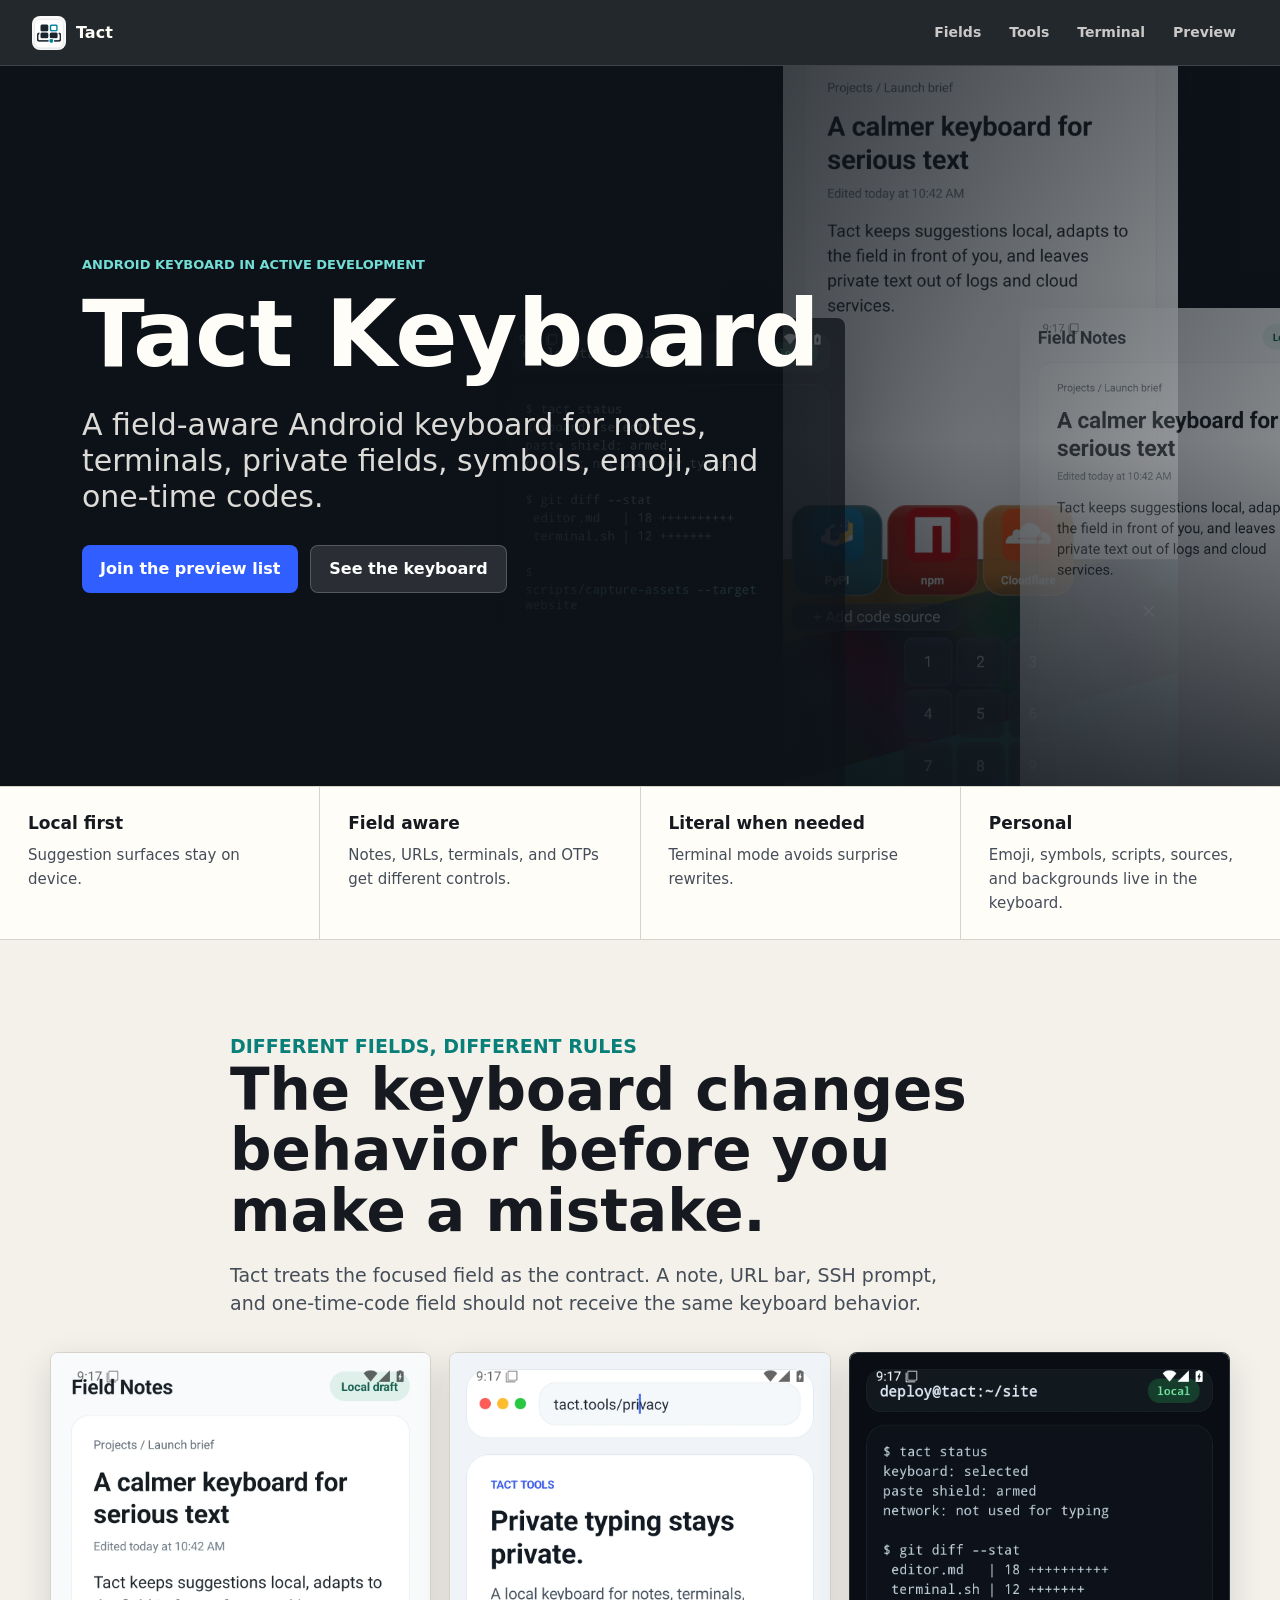
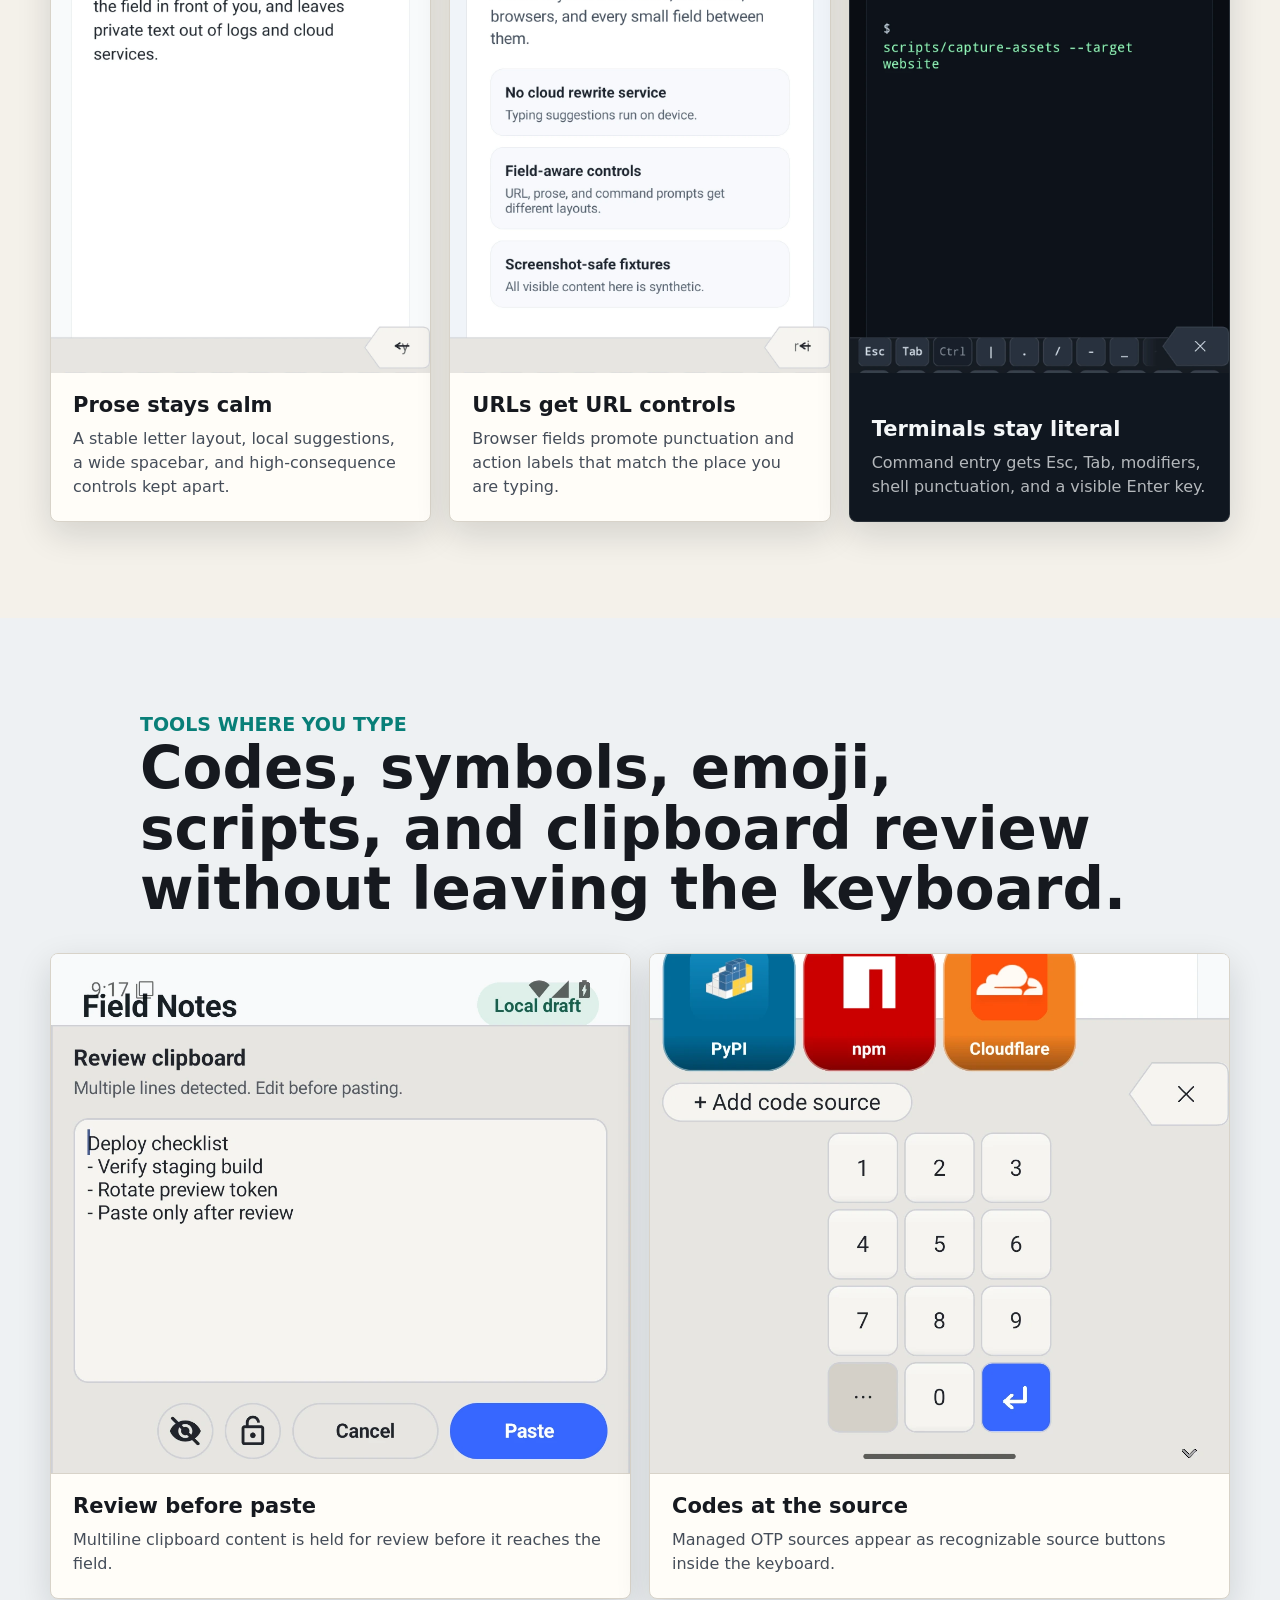
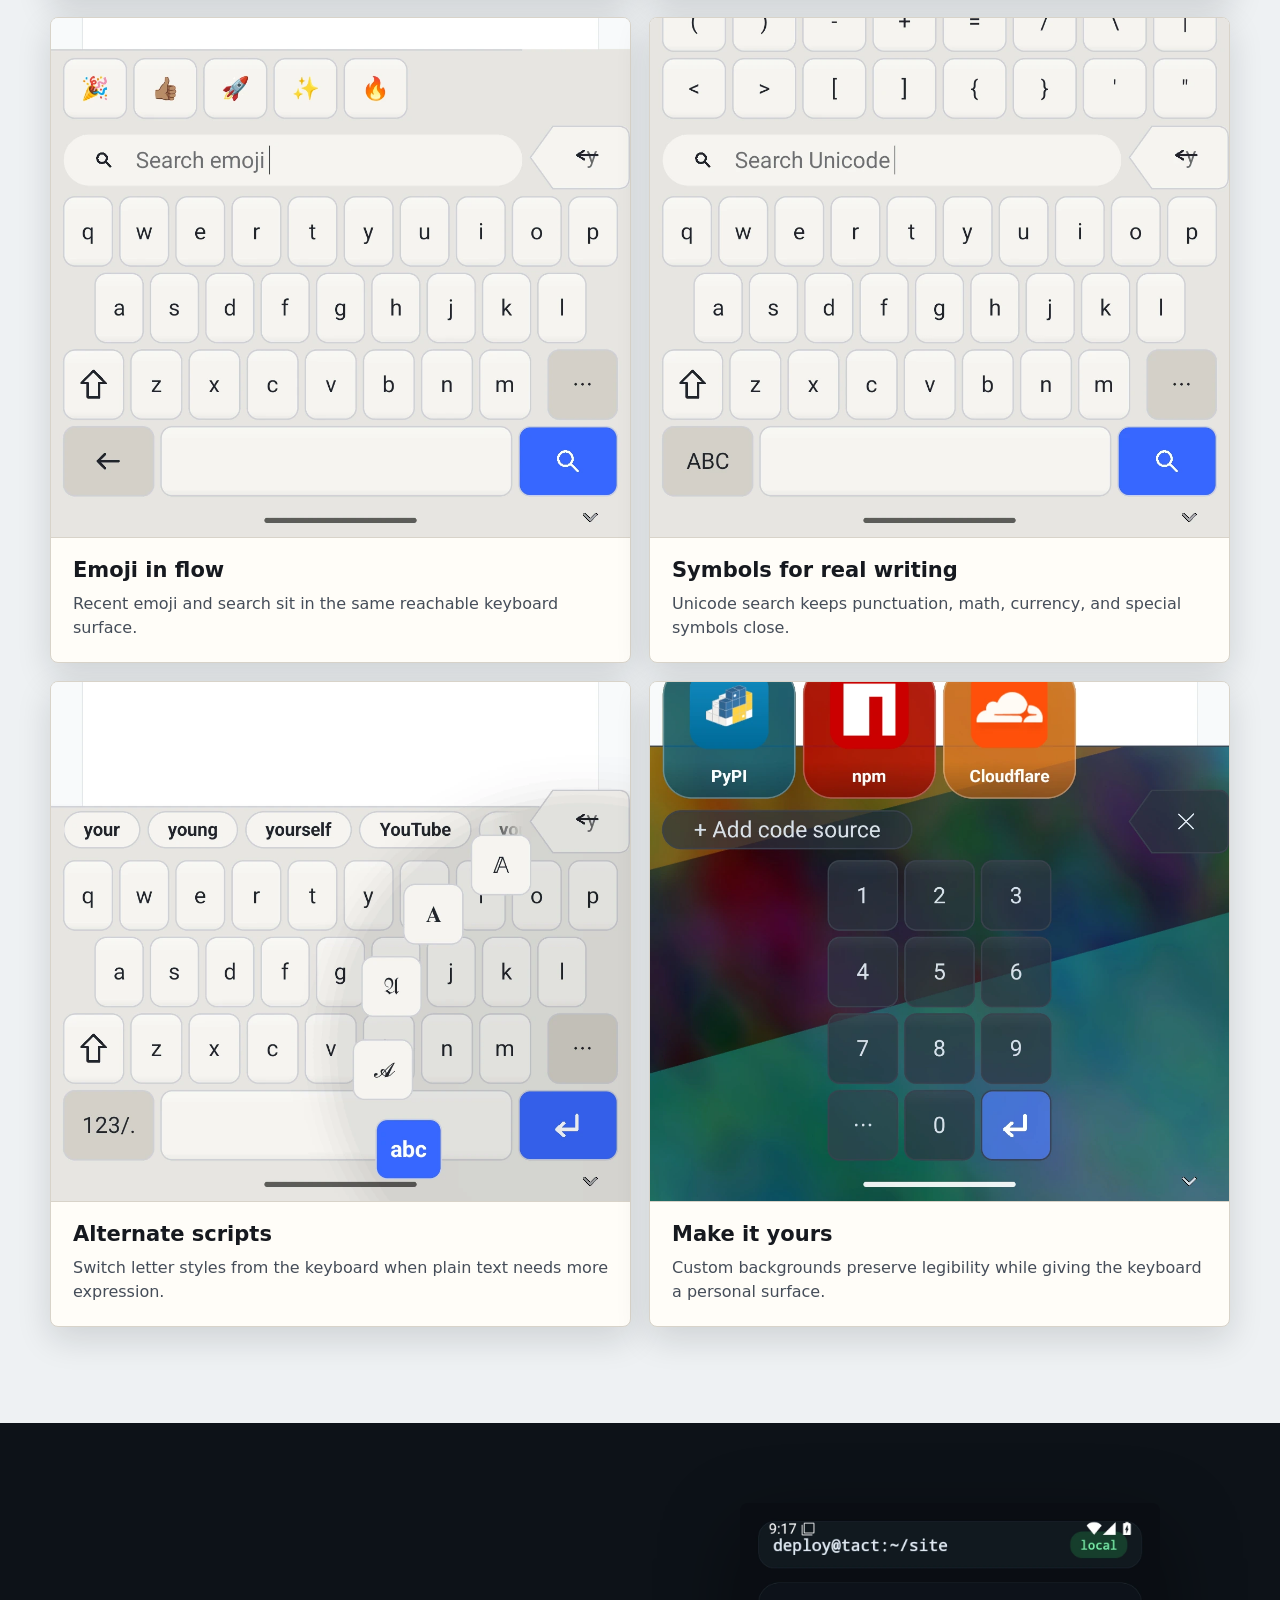
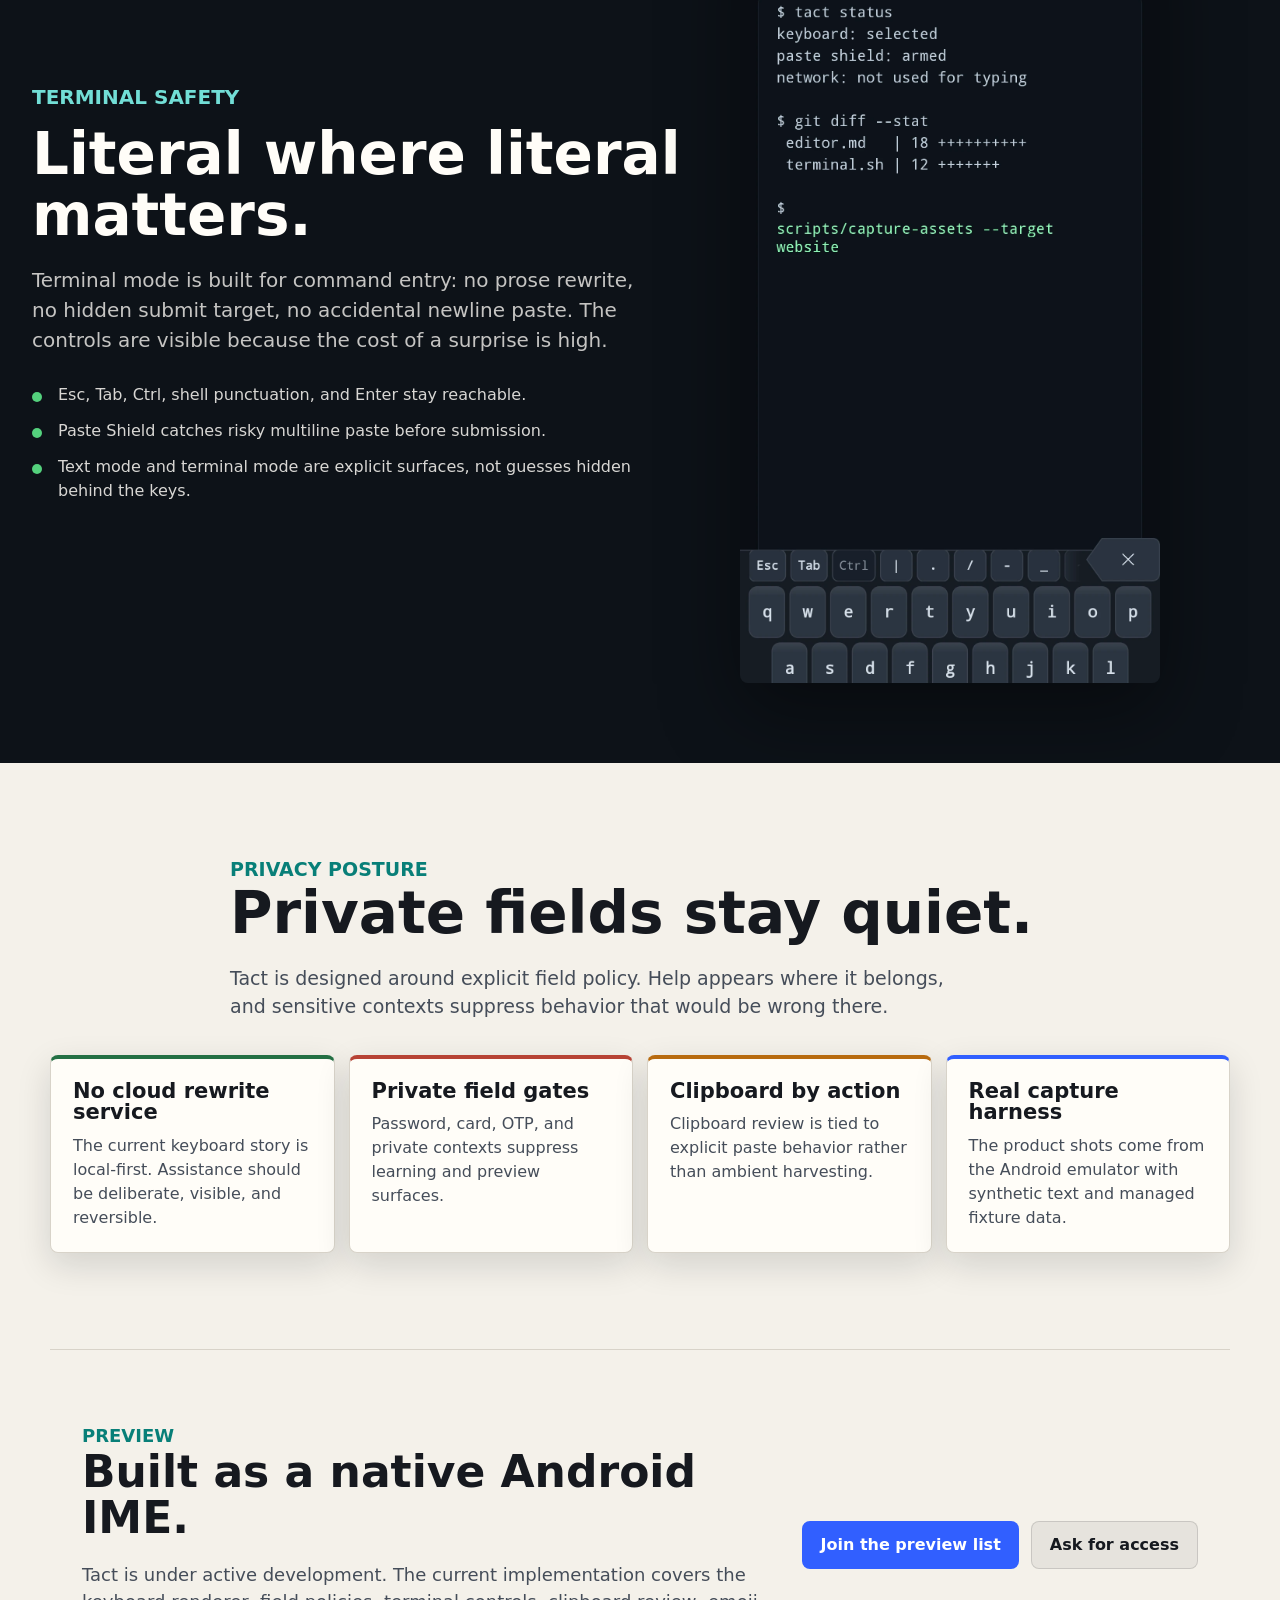
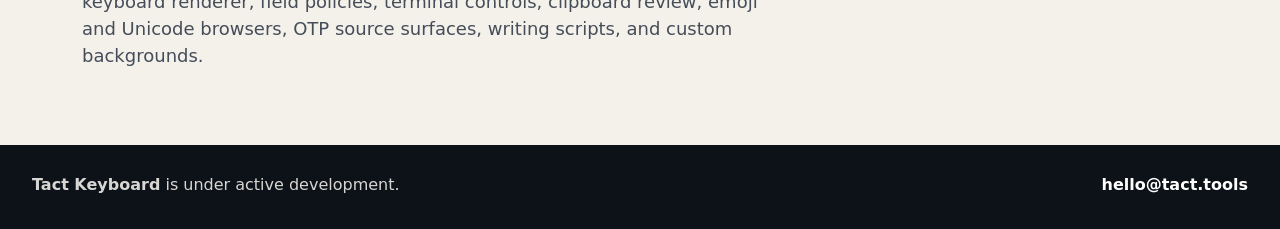
==== commit 00540fd8: "site: Remove private Android repo link The staging site is public, but the Android repository is sti" ====
--- a/index.html
+++ b/index.html
@@ -198,7 +198,7 @@
       </div>
       <div class="preview-actions" aria-label="Preview links">
         <a class="button button-primary" href="mailto:hello@tact.tools?subject=Tact%20Keyboard%20preview">Join the preview list</a>
-        <a class="button button-secondary button-light" href="https://github.com/tact-tools/tact-keyboard-android">View Android repo</a>
+        <a class="button button-secondary button-light" href="mailto:hello@tact.tools?subject=Tact%20Keyboard%20access">Ask for access</a>
       </div>
     </section>
   </main>
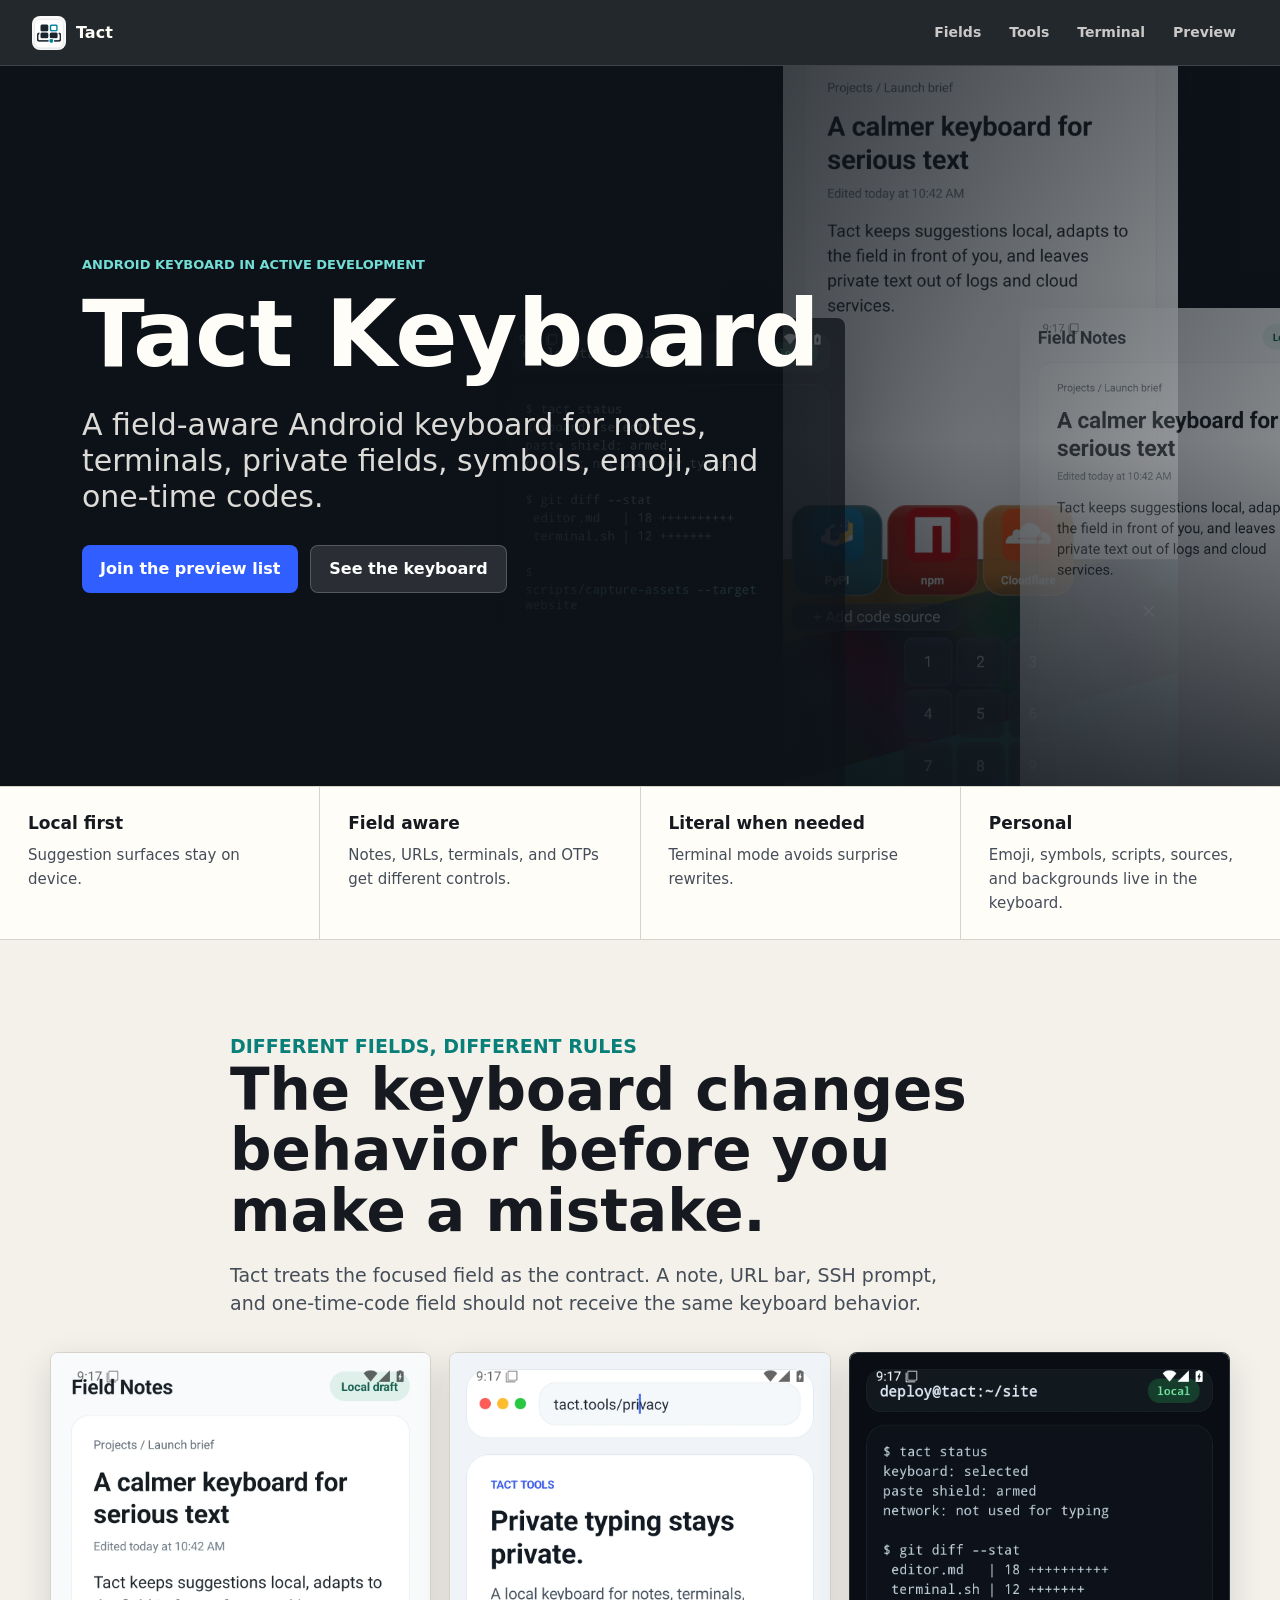
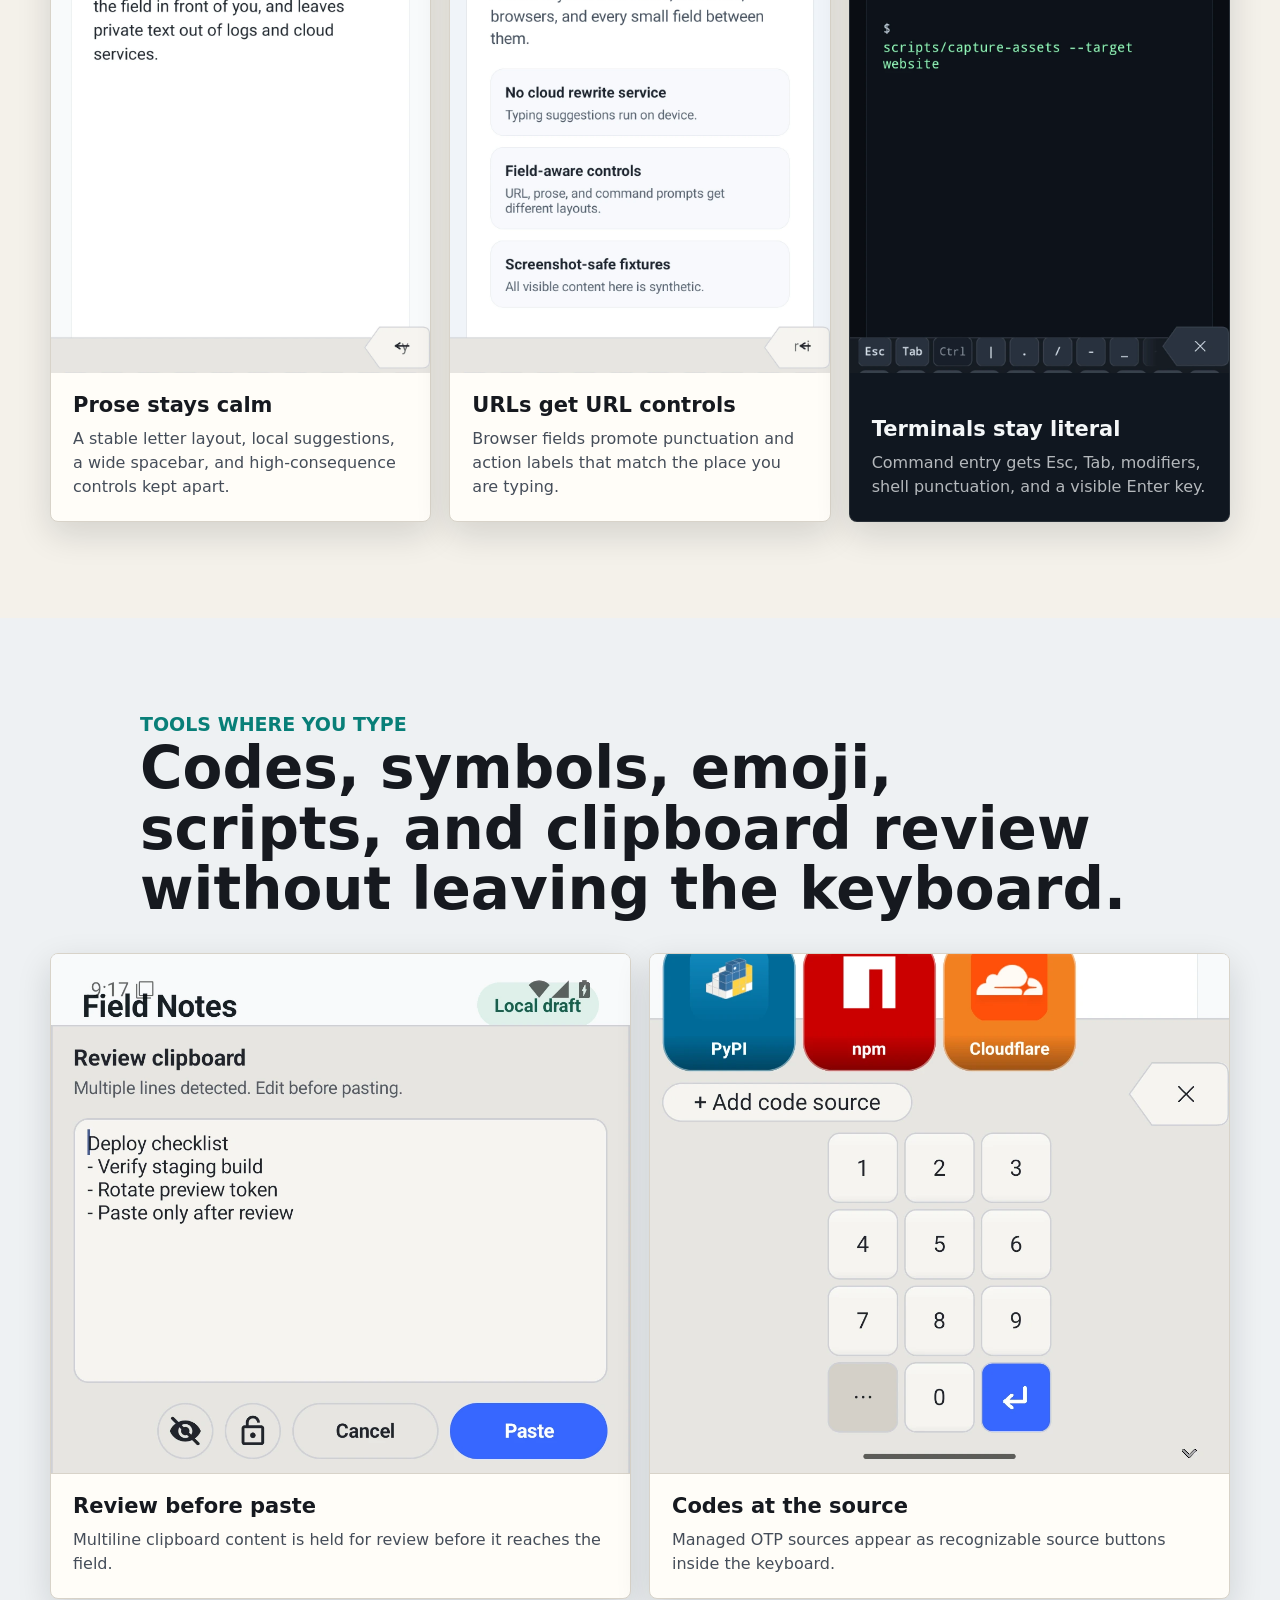
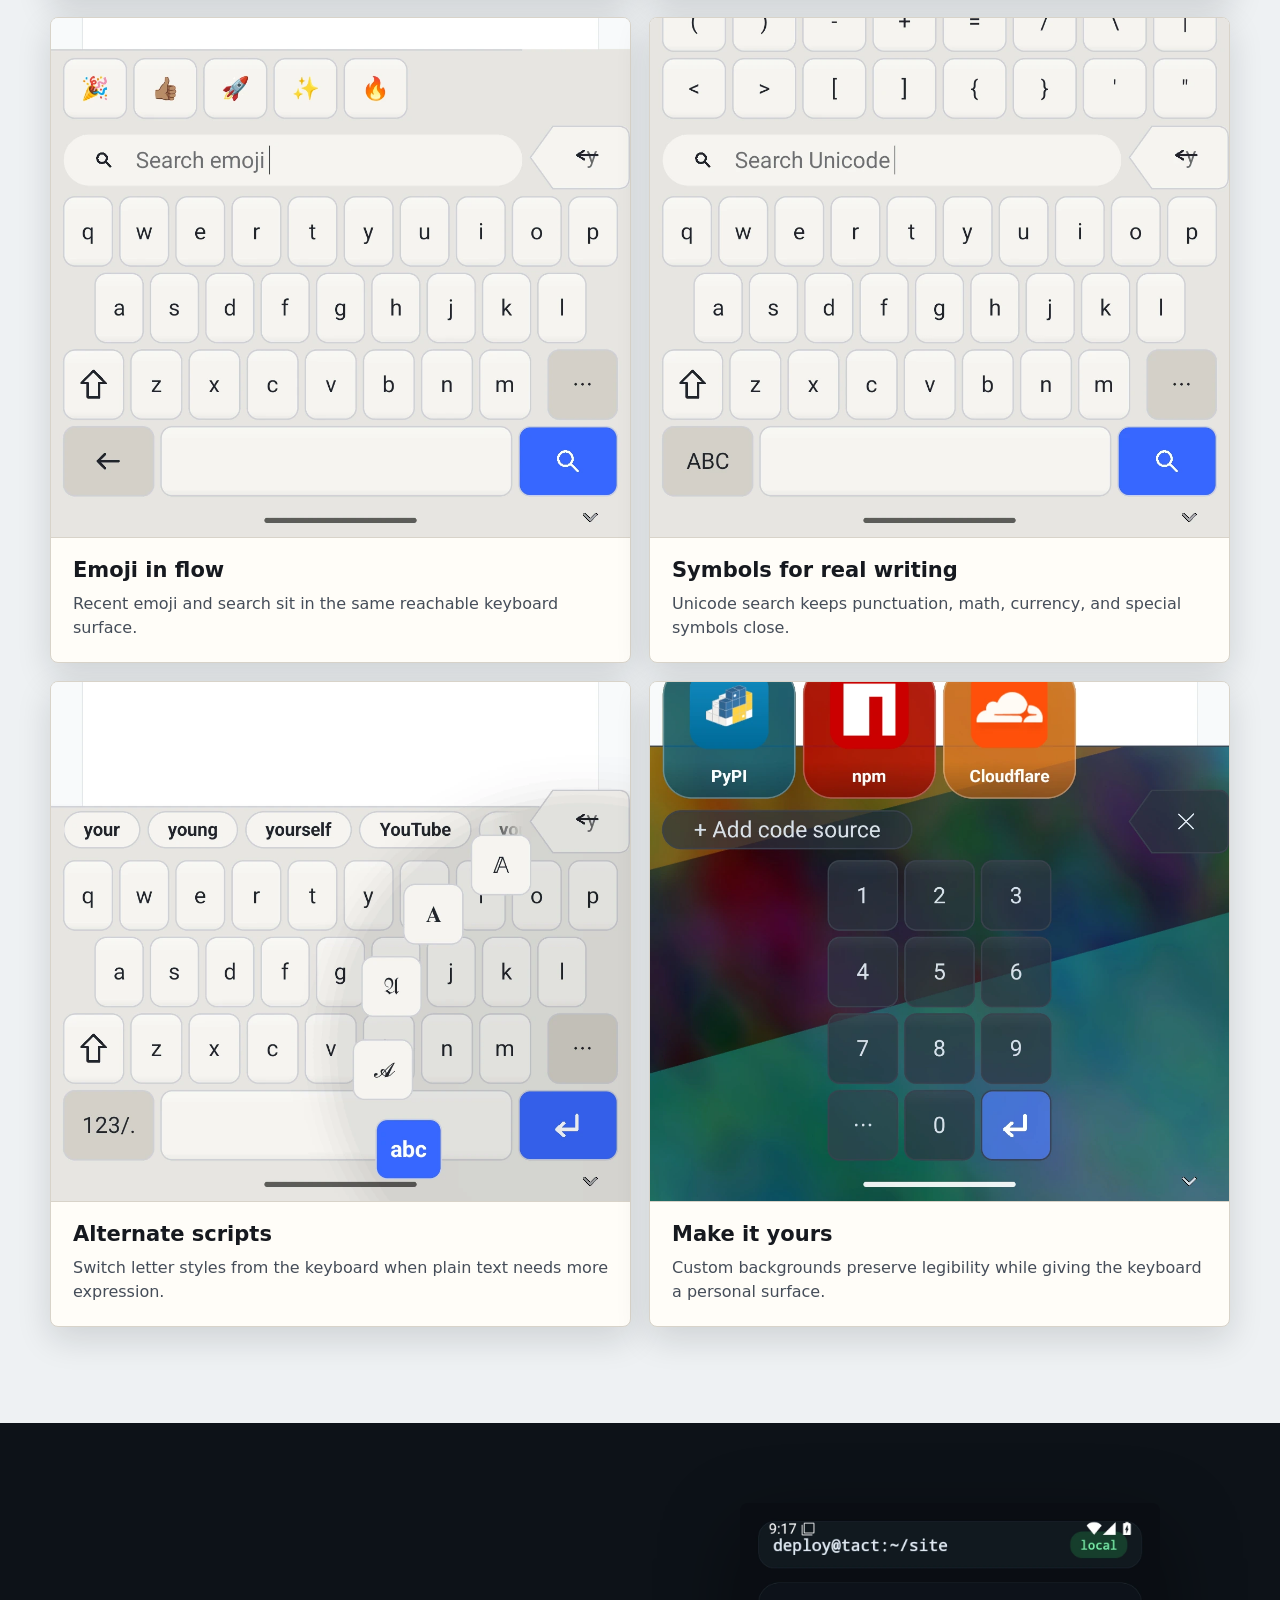
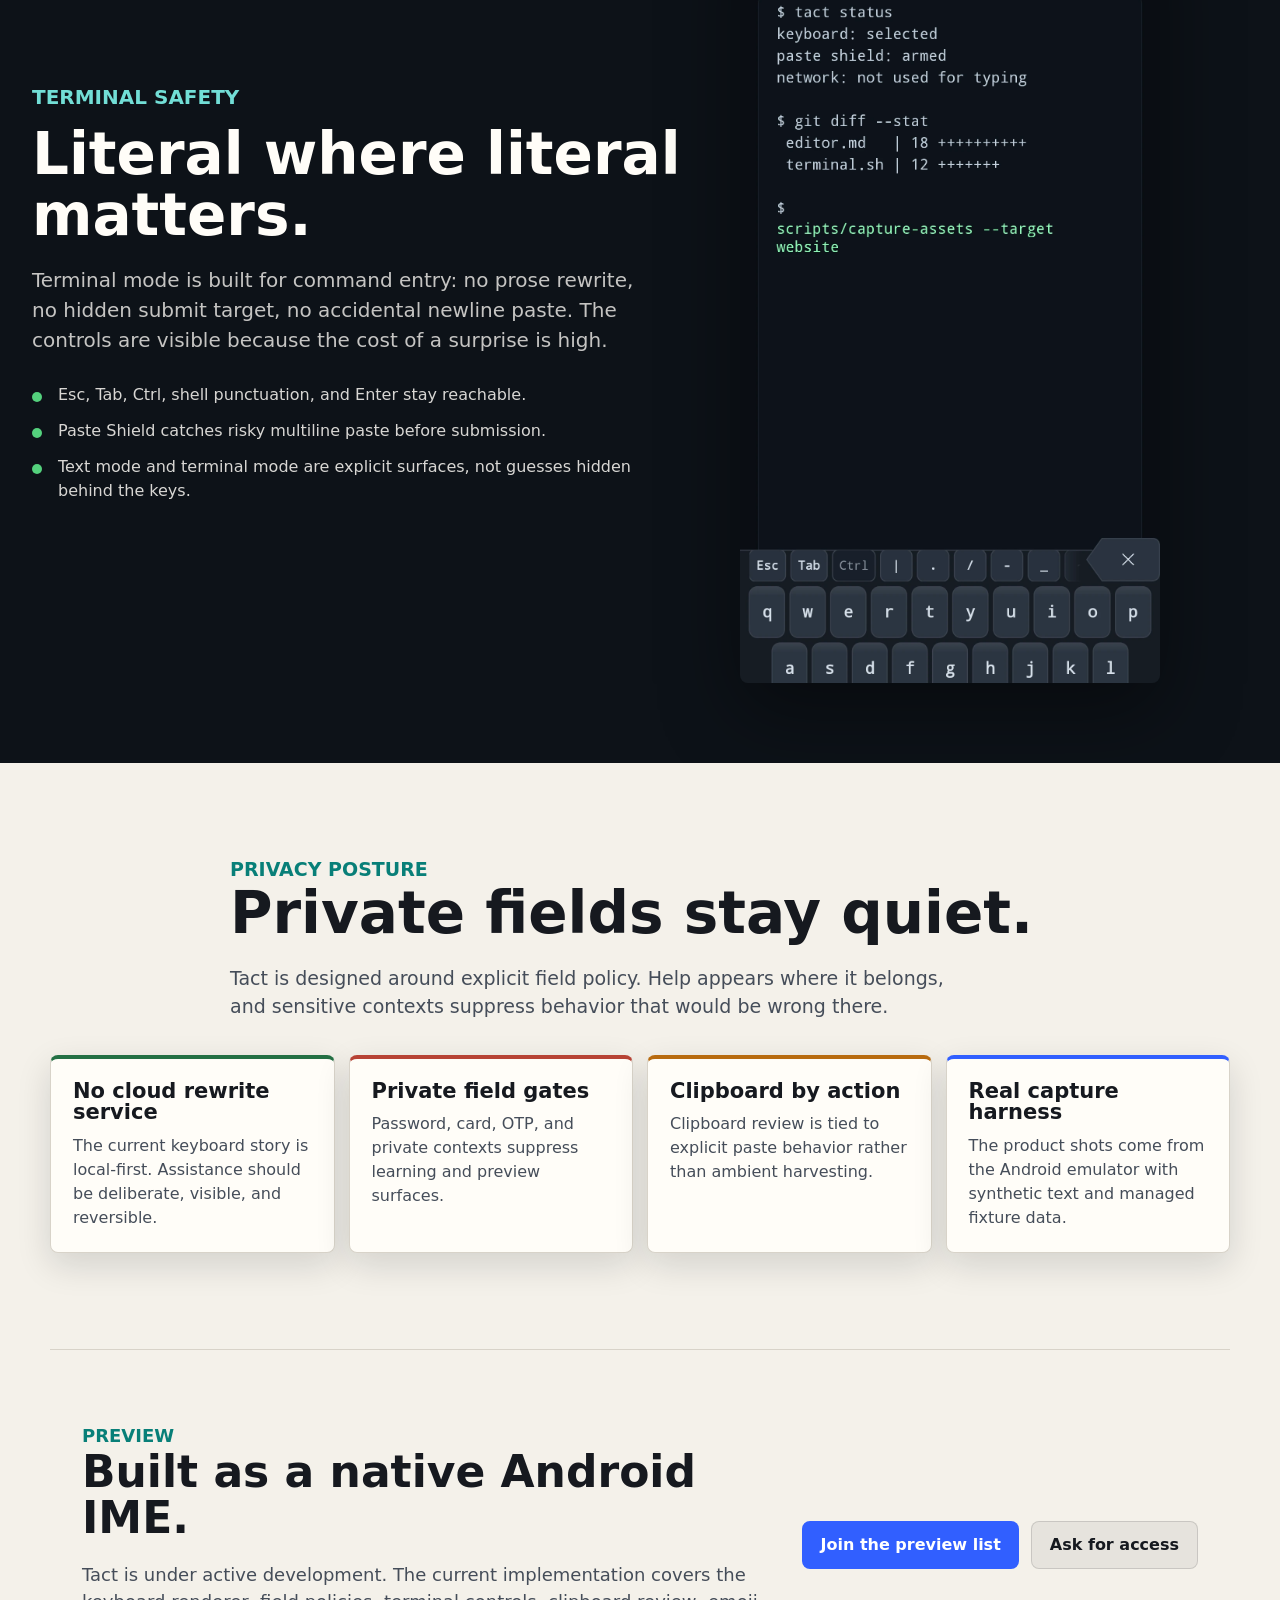
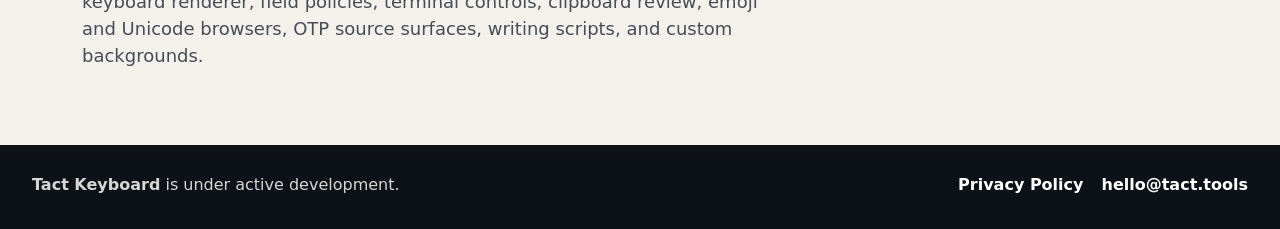
==== commit fe8b51e0: "site: Add privacy policy" ====
--- a/index.html
+++ b/index.html
@@ -205,7 +205,10 @@
 
   <footer class="site-footer">
     <p><strong>Tact Keyboard</strong> is under active development.</p>
-    <a href="mailto:hello@tact.tools">hello@tact.tools</a>
+    <div class="footer-links">
+      <a href="privacy/">Privacy Policy</a>
+      <a href="mailto:hello@tact.tools">hello@tact.tools</a>
+    </div>
   </footer>
 </body>
 </html>
--- a/styles.css
+++ b/styles.css
@@ -303,7 +303,9 @@
 .section,
 .terminal-band,
 .preview-band,
-.site-footer {
+.site-footer,
+.policy-hero,
+.policy-content {
   padding-right: 32px;
   padding-left: 32px;
 }
@@ -553,6 +555,100 @@
   text-decoration: none;
 }
 
+.footer-links {
+  display: flex;
+  flex-wrap: wrap;
+  gap: 18px;
+}
+
+.policy-page {
+  background: var(--paper);
+}
+
+.policy-hero {
+  padding-top: 90px;
+  padding-bottom: 82px;
+  color: #fffdf8;
+  background: var(--terminal);
+}
+
+.policy-hero-copy,
+.policy-content {
+  max-width: 920px;
+  margin-right: auto;
+  margin-left: auto;
+}
+
+.policy-hero h1 {
+  margin-bottom: 20px;
+  font-size: 70px;
+}
+
+.policy-lede {
+  max-width: 820px;
+  margin-bottom: 18px;
+  color: rgba(255, 253, 248, 0.82);
+  font-size: 24px;
+  line-height: 1.28;
+}
+
+.policy-meta {
+  margin-bottom: 0;
+  color: rgba(255, 253, 248, 0.66);
+  font-size: 16px;
+}
+
+.policy-content {
+  padding-top: 72px;
+  padding-bottom: 84px;
+}
+
+.policy-summary,
+.policy-section {
+  padding-bottom: 36px;
+  border-bottom: 1px solid var(--line);
+}
+
+.policy-summary {
+  margin-bottom: 44px;
+}
+
+.policy-section {
+  margin-bottom: 36px;
+}
+
+.policy-summary h2,
+.policy-section h2 {
+  margin-bottom: 16px;
+  font-size: 32px;
+}
+
+.policy-summary ul {
+  display: grid;
+  gap: 10px;
+  margin: 0;
+  padding-left: 24px;
+}
+
+.policy-summary li,
+.policy-section p {
+  color: var(--ink-soft);
+  font-size: 18px;
+}
+
+.policy-section p {
+  margin-bottom: 14px;
+}
+
+.policy-section p:last-child {
+  margin-bottom: 0;
+}
+
+.policy-section a {
+  color: var(--blue-dark);
+  font-weight: 760;
+}
+
 @media (max-width: 1040px) {
   h1 {
     font-size: 74px;
@@ -696,7 +792,9 @@
   .section,
   .terminal-band,
   .preview-band,
-  .site-footer {
+  .site-footer,
+  .policy-hero,
+  .policy-content {
     padding-right: 18px;
     padding-left: 18px;
   }
@@ -734,6 +832,34 @@
   .site-footer {
     display: grid;
   }
+
+  .policy-hero {
+    padding-top: 64px;
+    padding-bottom: 58px;
+  }
+
+  .policy-hero h1 {
+    font-size: 42px;
+  }
+
+  .policy-lede {
+    font-size: 19px;
+  }
+
+  .policy-content {
+    padding-top: 54px;
+    padding-bottom: 60px;
+  }
+
+  .policy-summary h2,
+  .policy-section h2 {
+    font-size: 27px;
+  }
+
+  .policy-summary li,
+  .policy-section p {
+    font-size: 16px;
+  }
 }
 
 @media (max-width: 420px) {
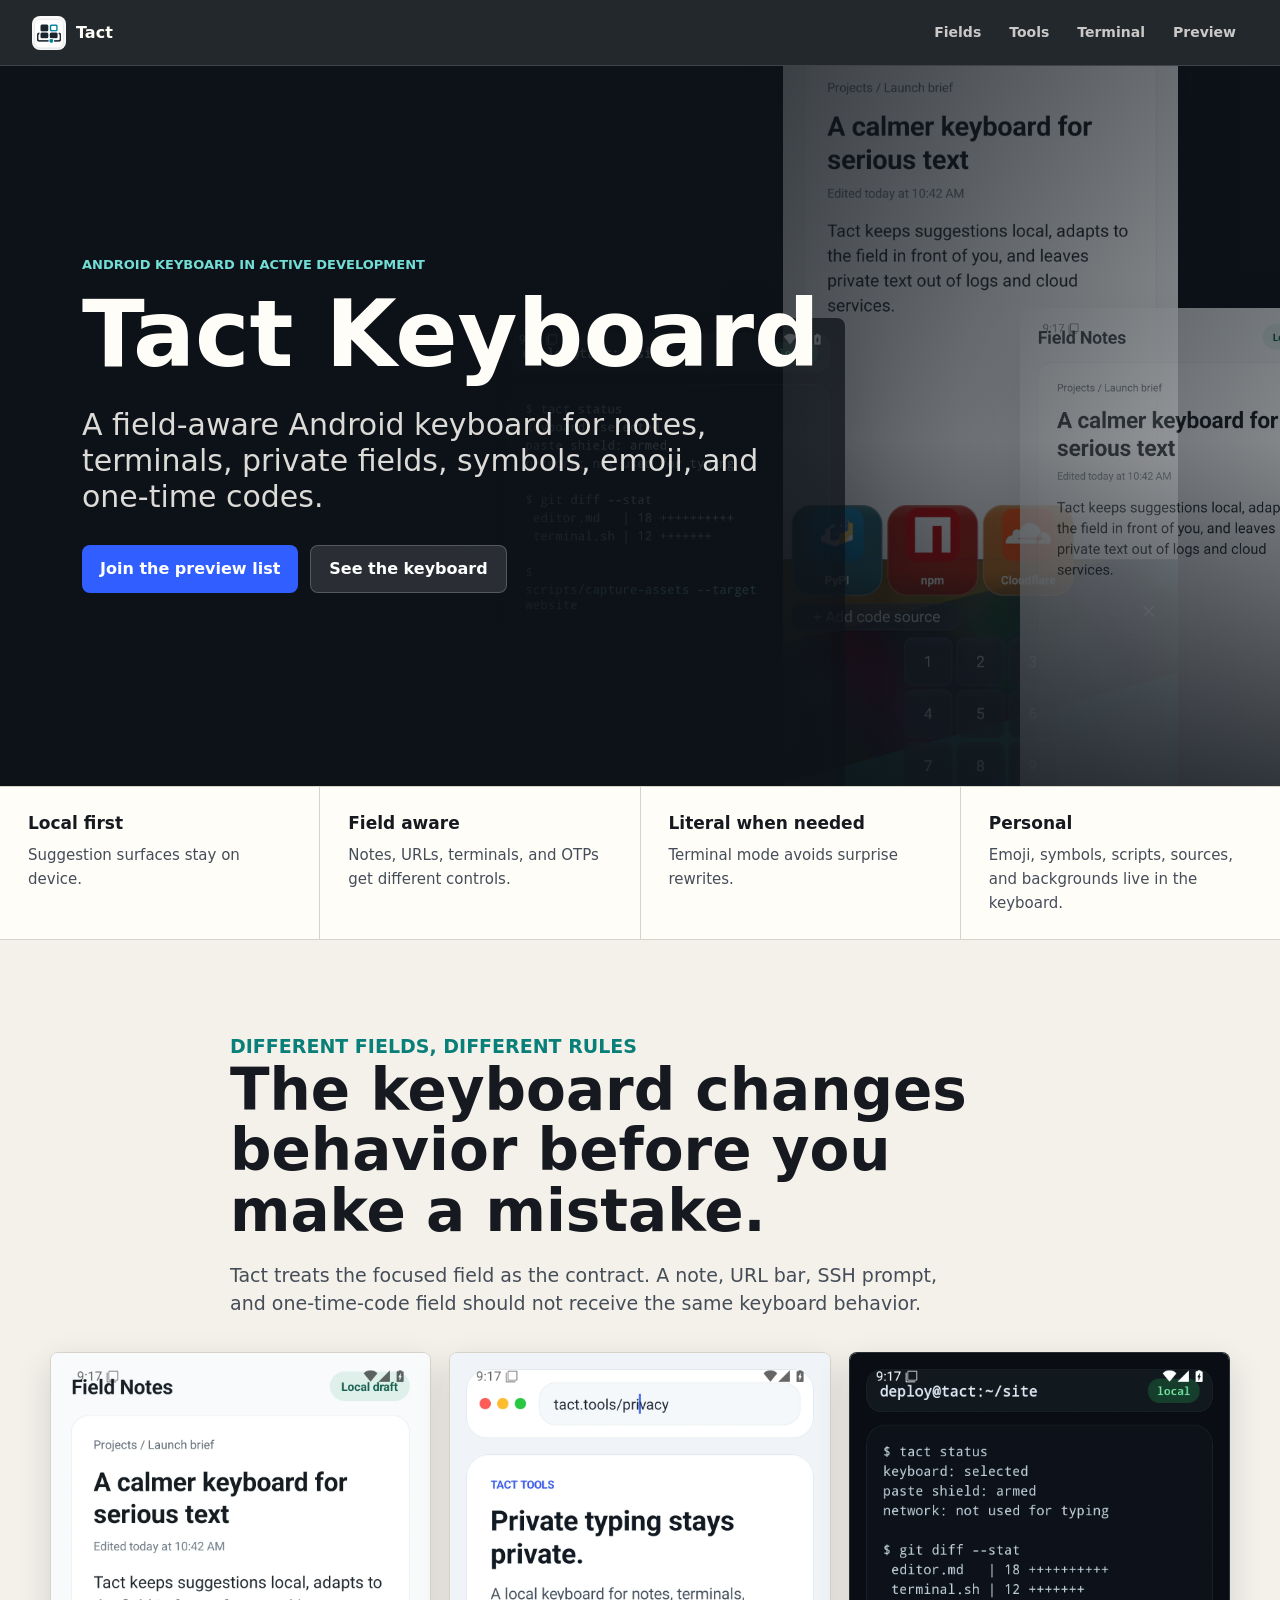
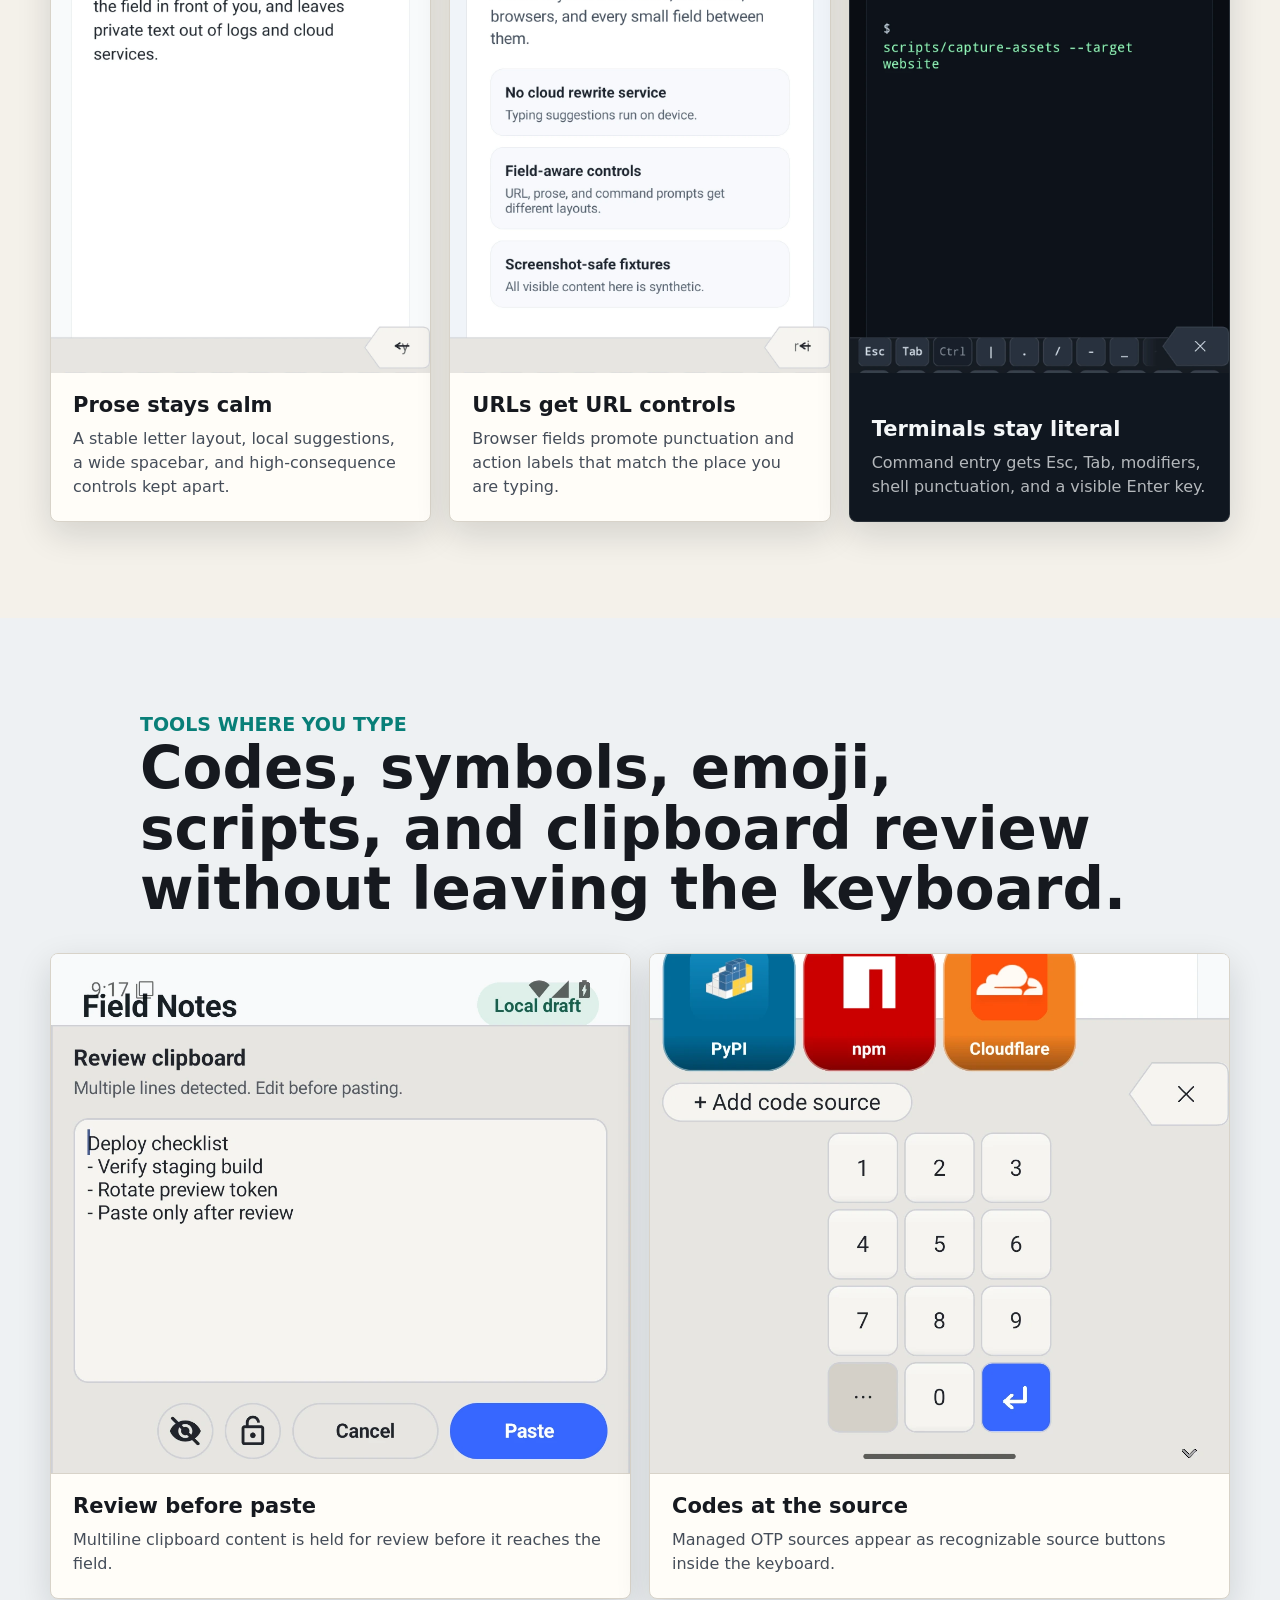
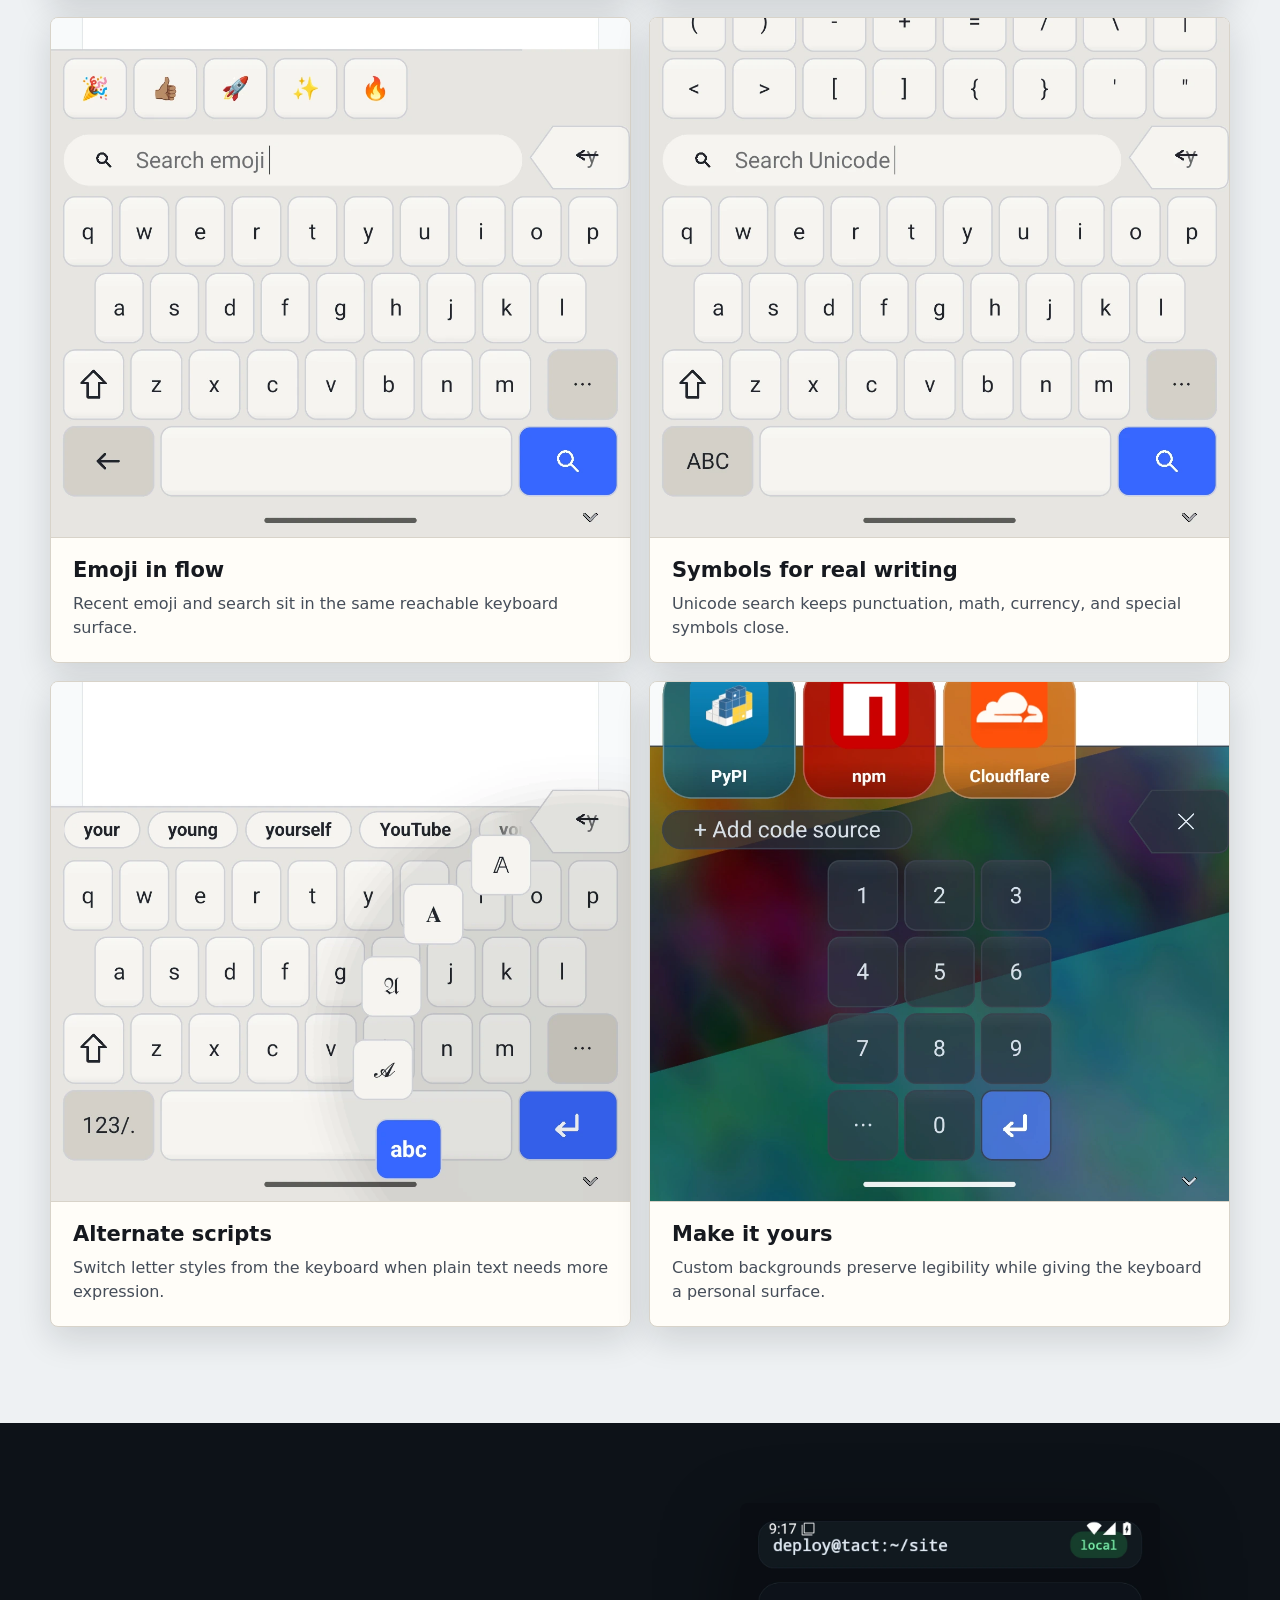
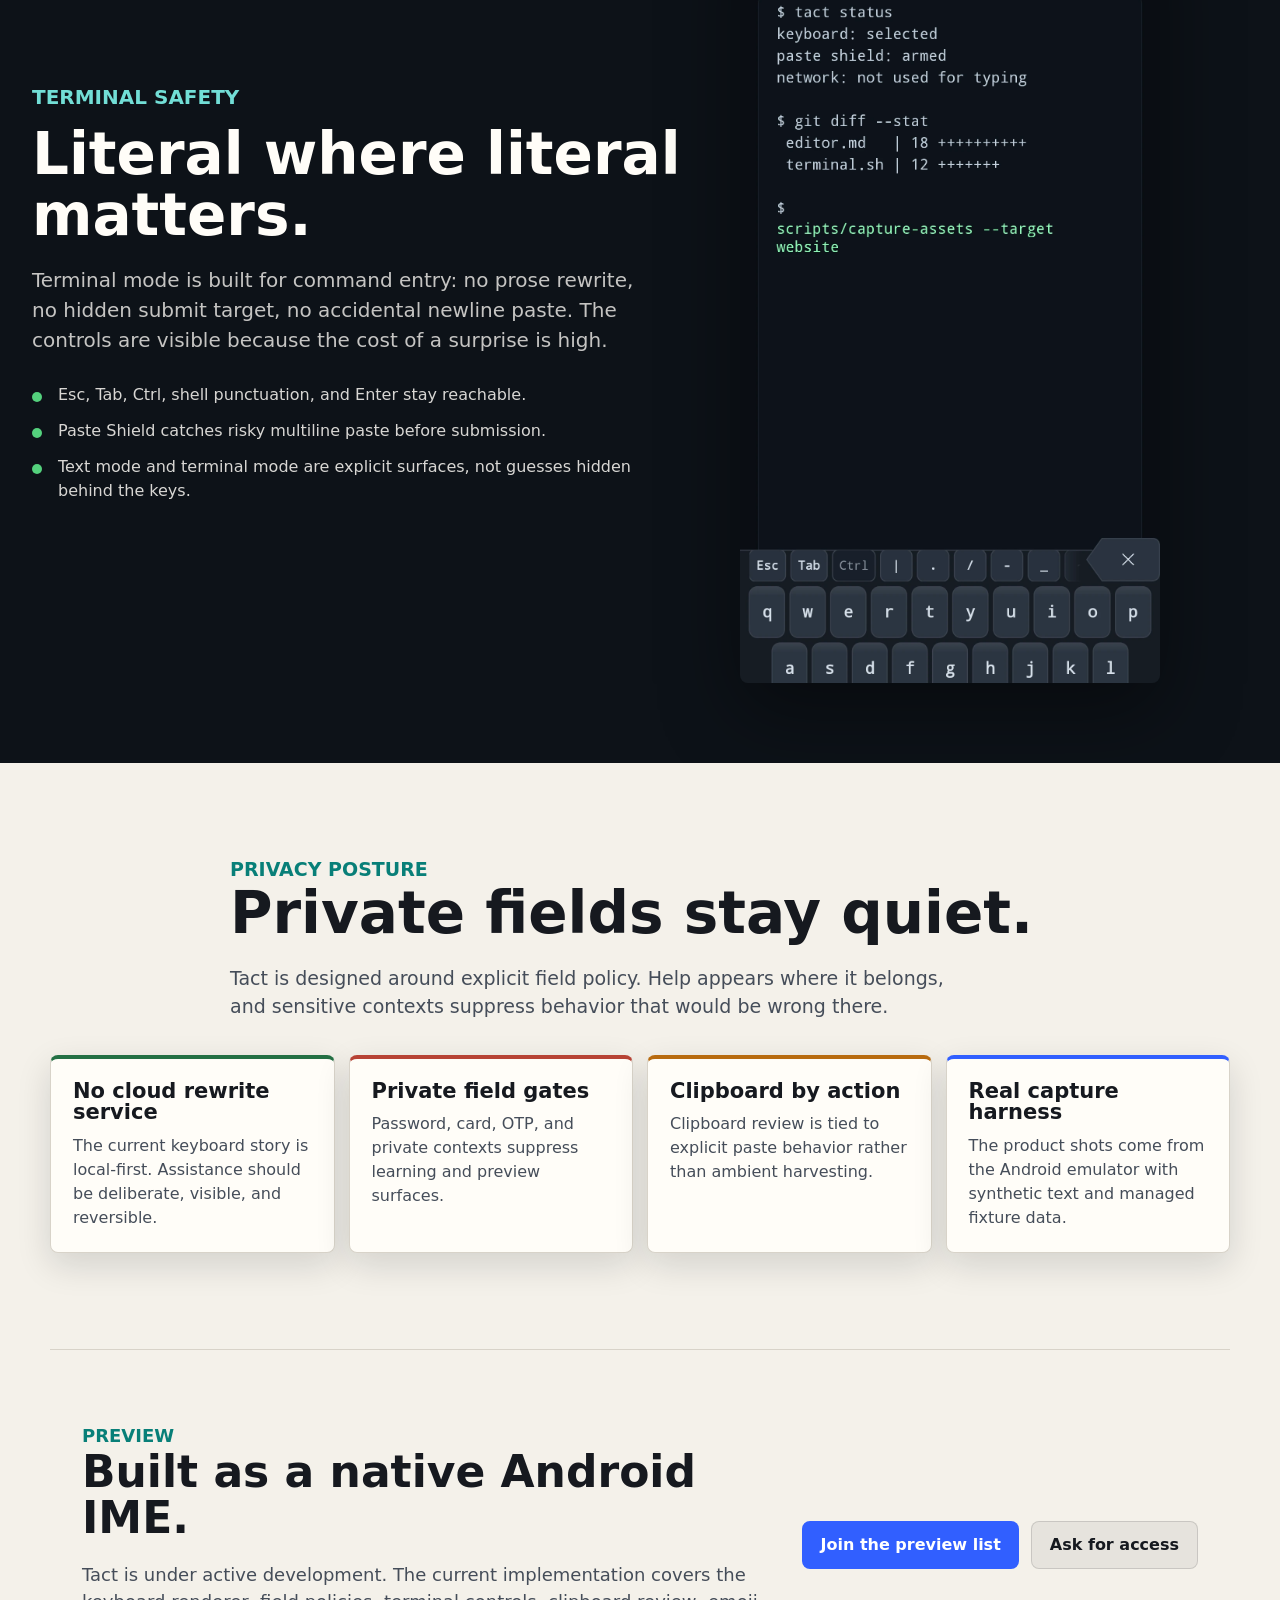
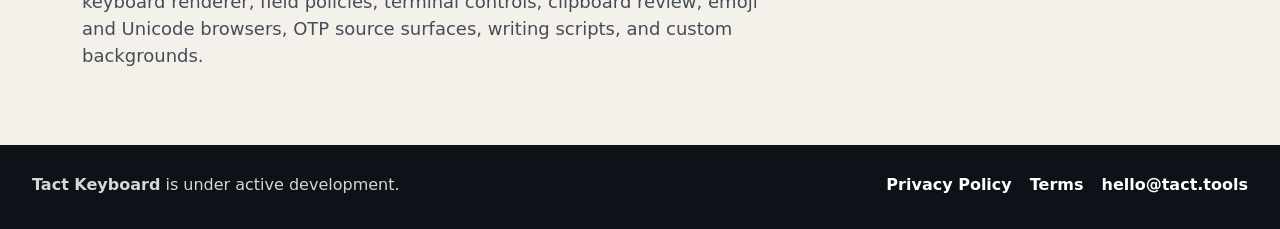
==== commit e1fb16be: "site: Add terms and tighten privacy policy" ====
--- a/index.html
+++ b/index.html
@@ -207,6 +207,7 @@
     <p><strong>Tact Keyboard</strong> is under active development.</p>
     <div class="footer-links">
       <a href="privacy/">Privacy Policy</a>
+      <a href="terms/">Terms</a>
       <a href="mailto:hello@tact.tools">hello@tact.tools</a>
     </div>
   </footer>
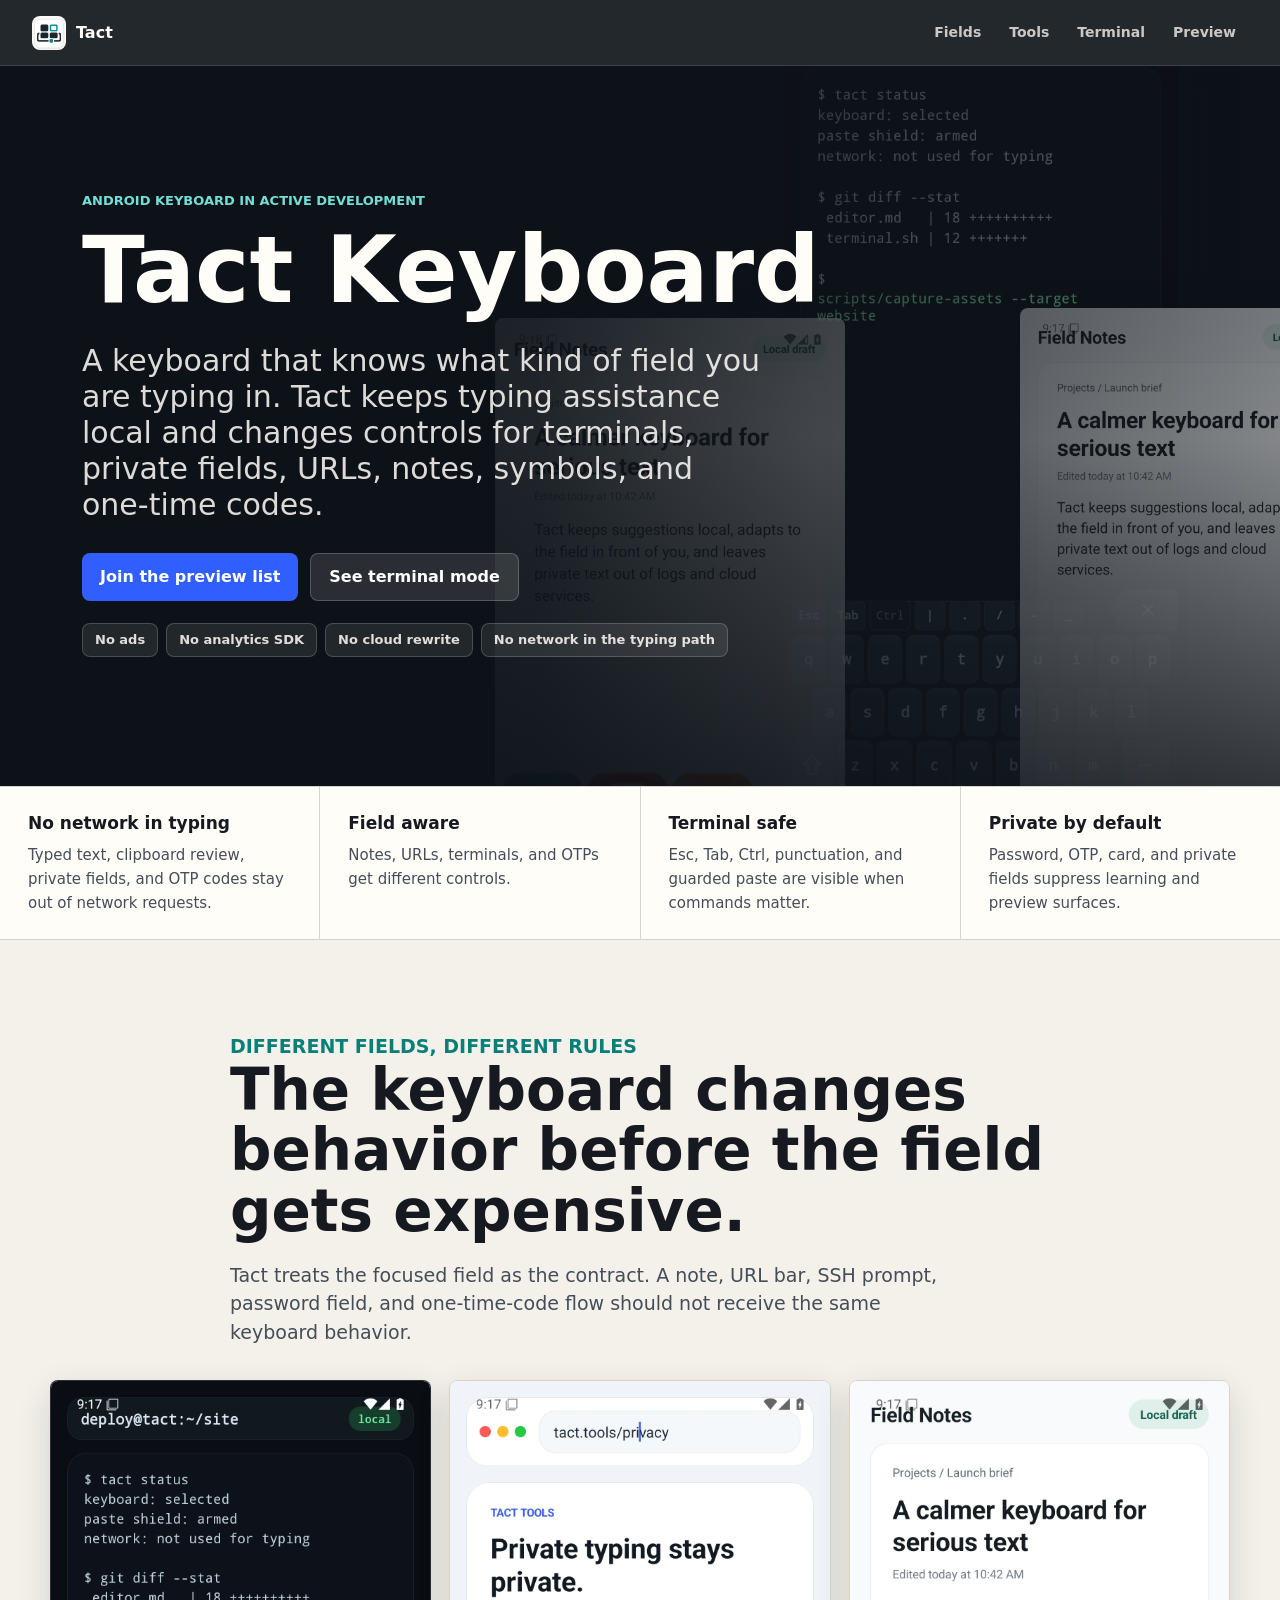
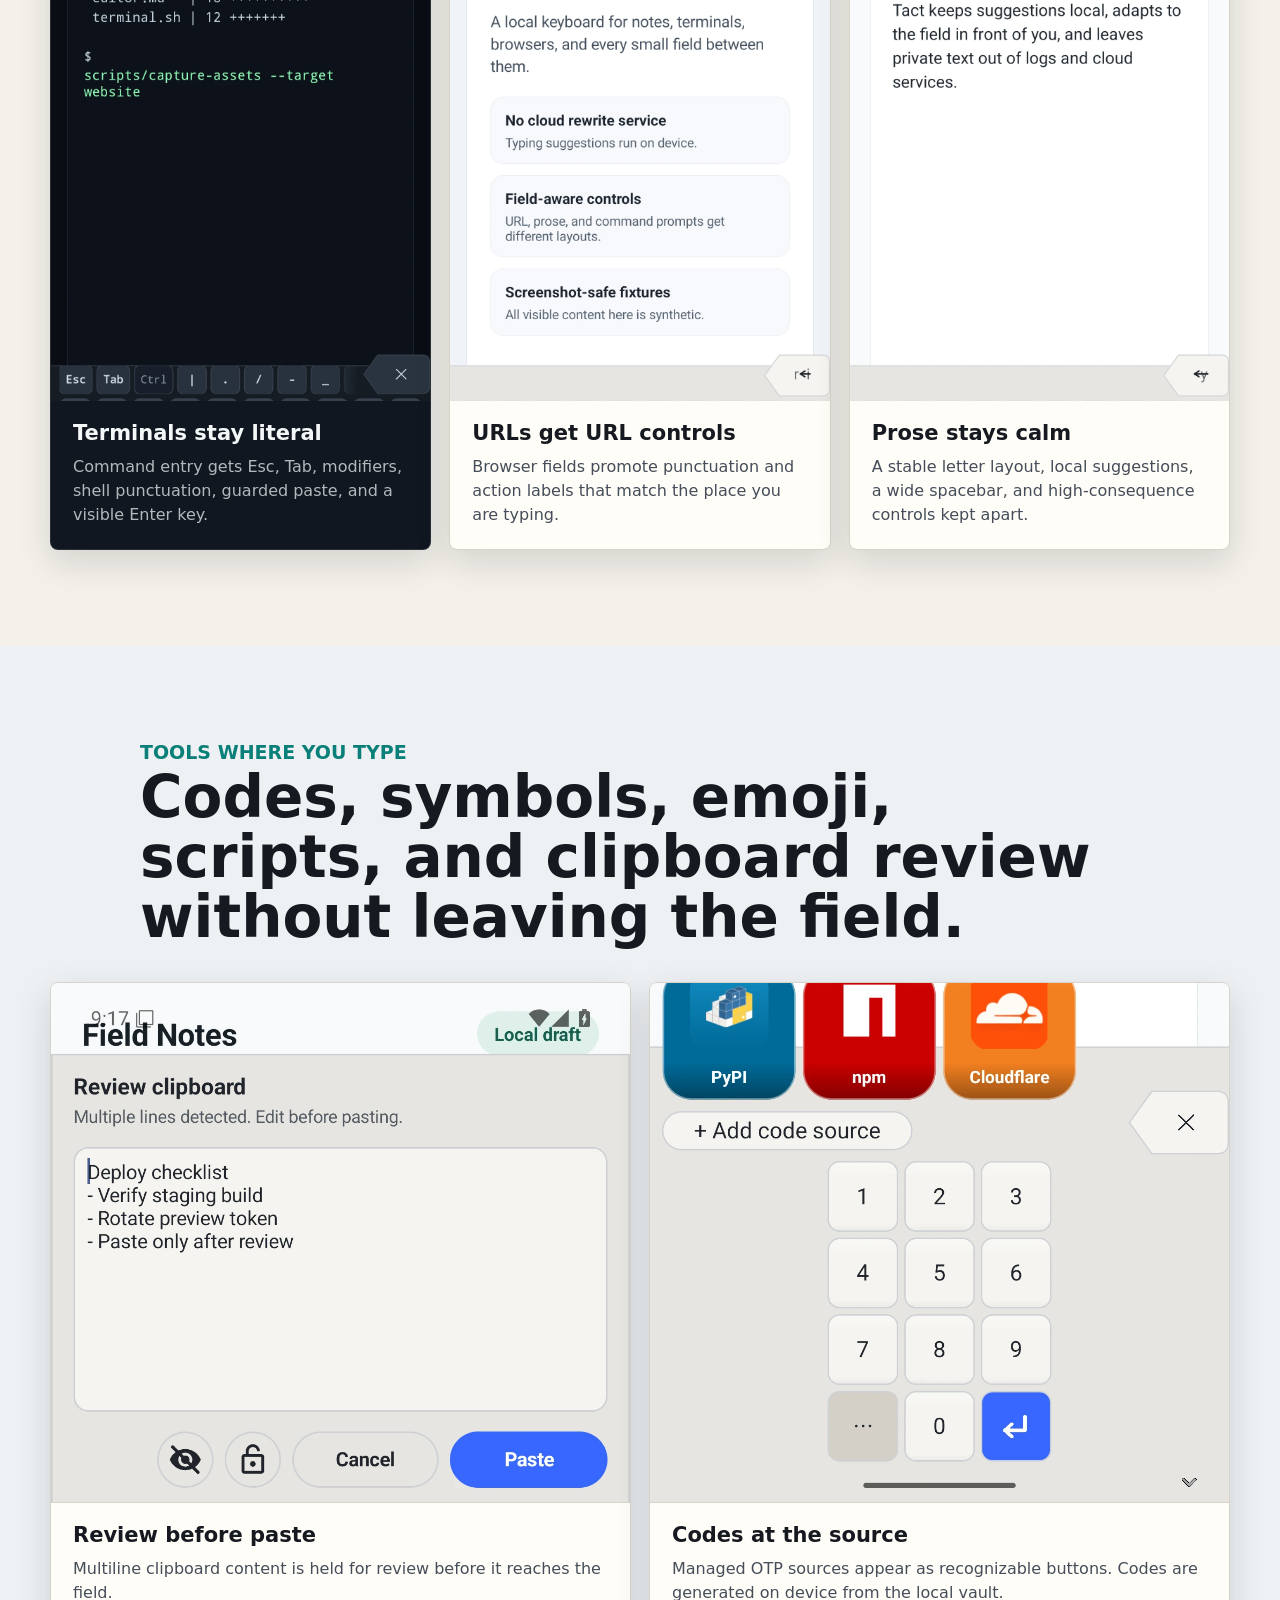
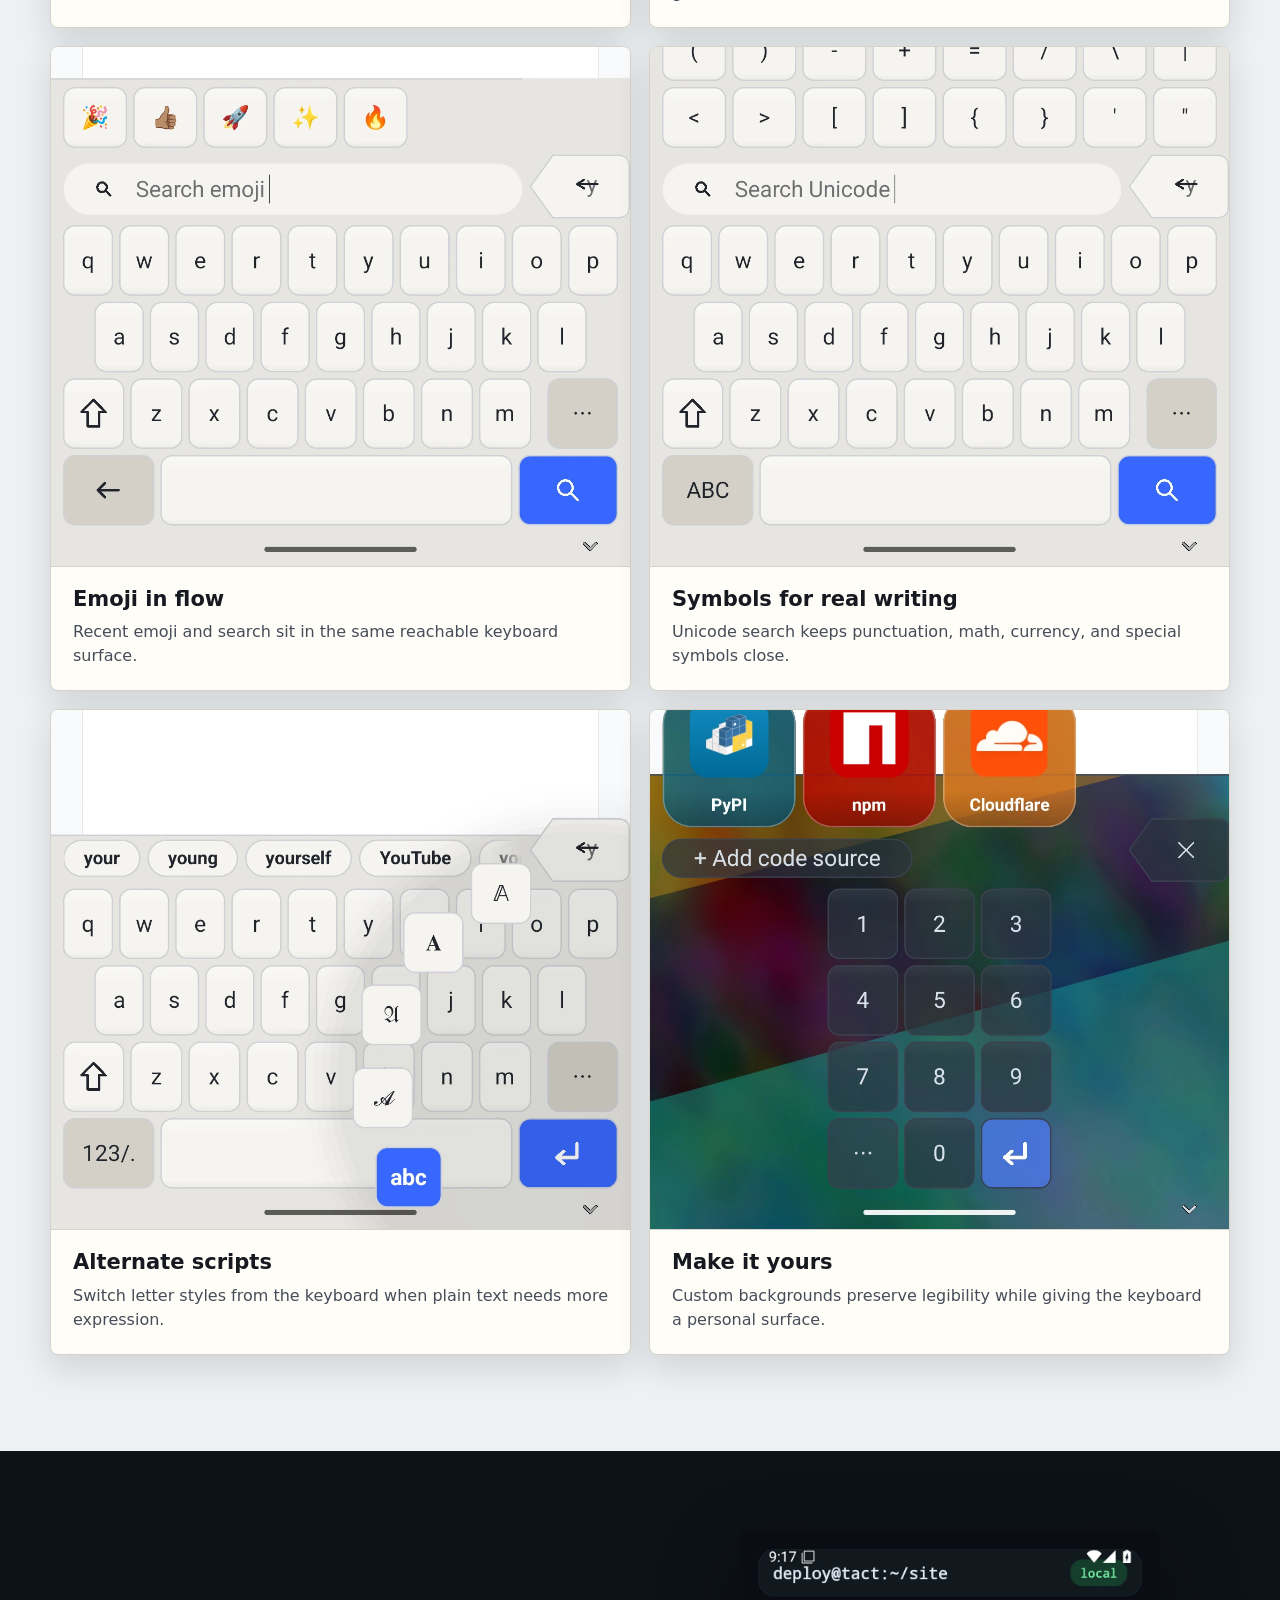
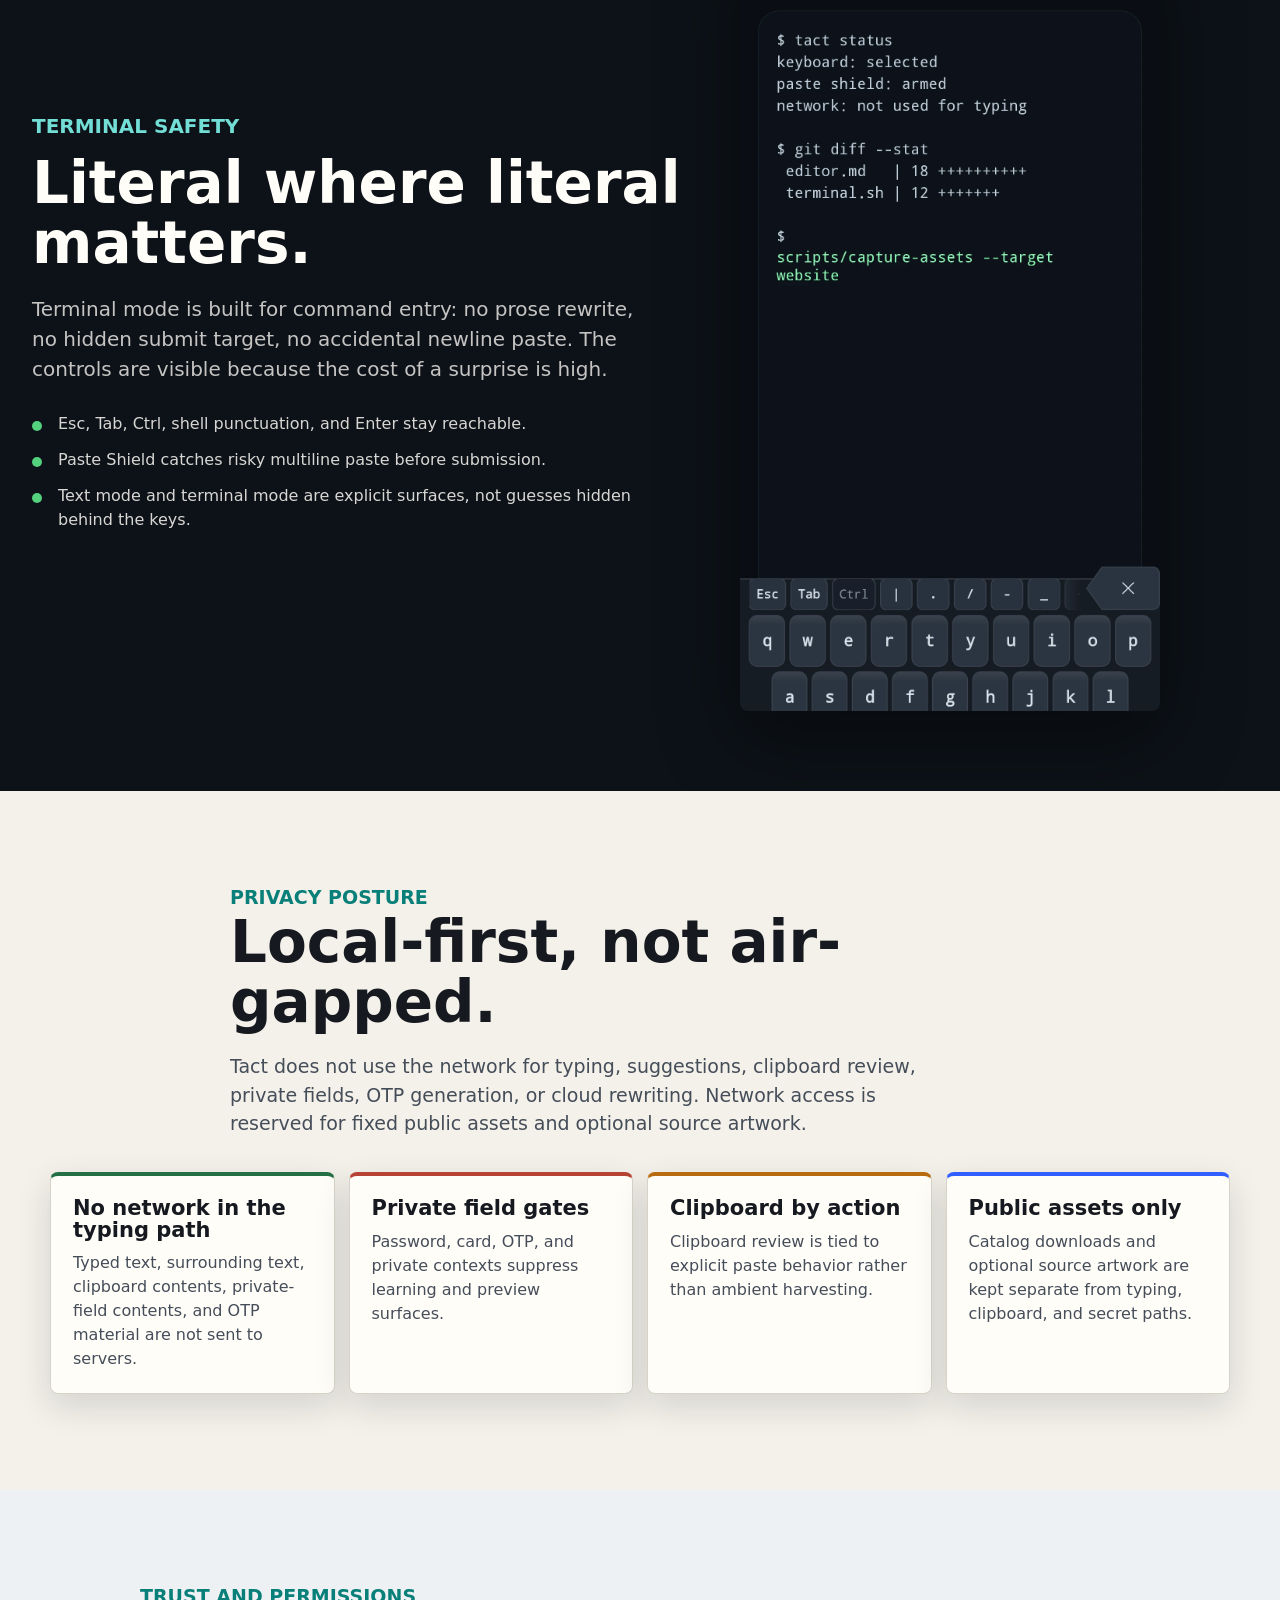
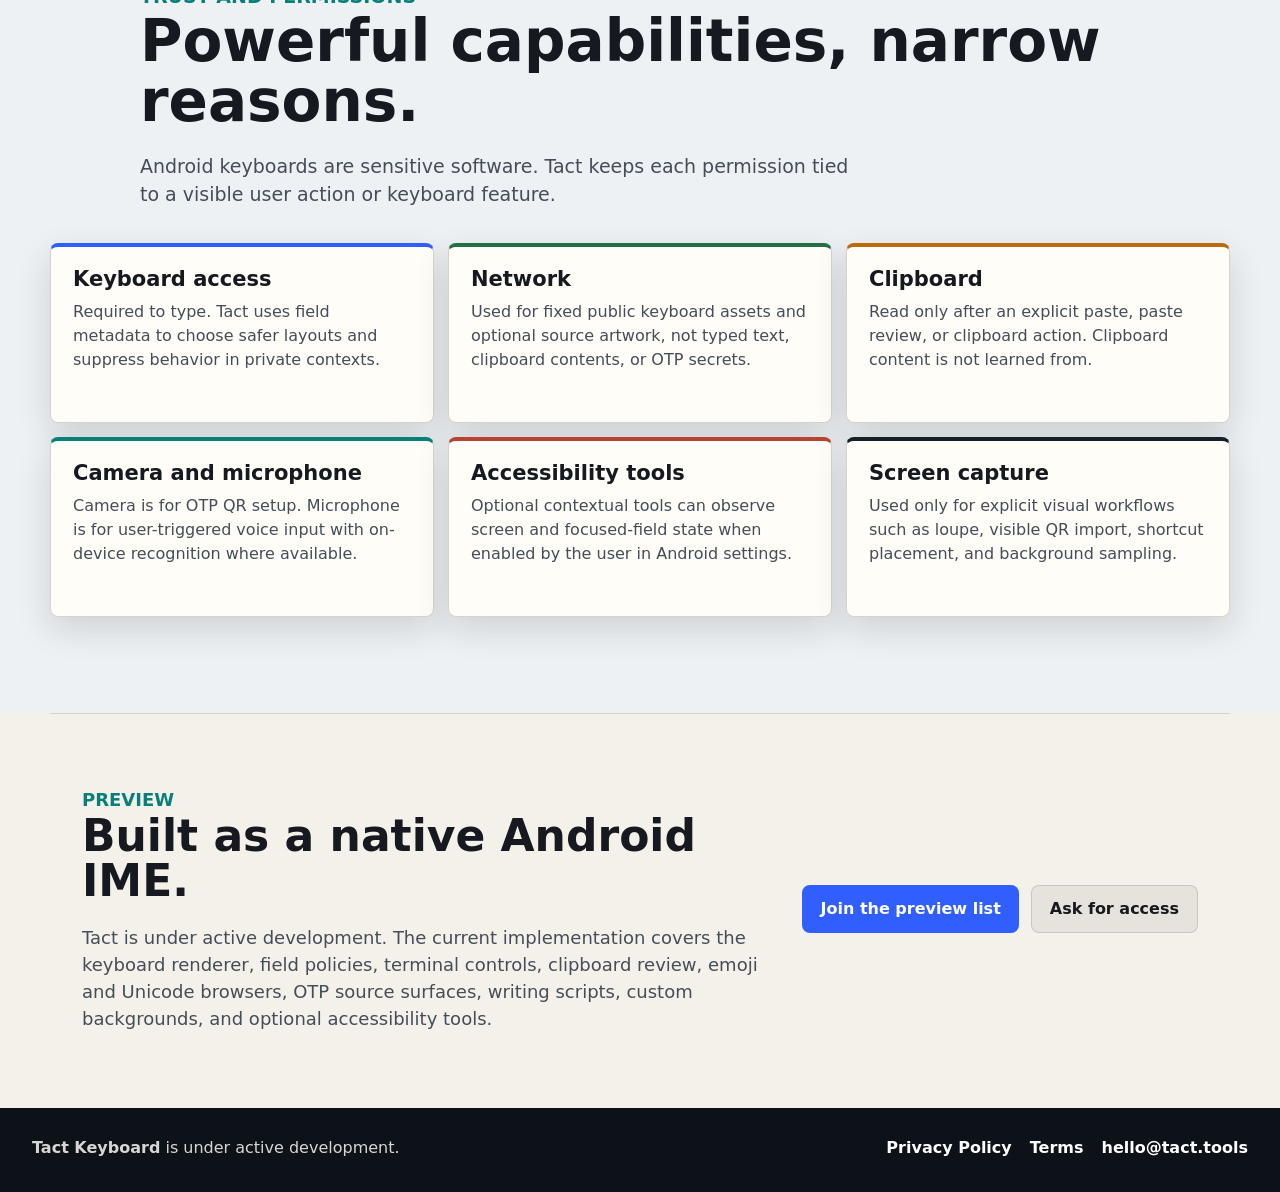
==== commit 065e75af: "site: Sharpen product positioning" ====
--- a/index.html
+++ b/index.html
@@ -3,9 +3,9 @@
 <head>
   <meta charset="utf-8">
   <meta name="viewport" content="width=device-width, initial-scale=1">
-  <meta name="description" content="Tact Keyboard is a field-aware Android keyboard for notes, terminals, private fields, symbols, emoji, and one-time codes.">
+  <meta name="description" content="Tact Keyboard is a local-first Android keyboard that changes behavior for terminals, private fields, URLs, notes, symbols, and one-time codes.">
   <meta property="og:title" content="Tact Keyboard">
-  <meta property="og:description" content="A serious Android keyboard for places where mistakes matter.">
+  <meta property="og:description" content="A local-first Android keyboard for high-consequence input.">
   <meta property="og:type" content="website">
   <meta property="og:url" content="https://tact.tools/">
   <meta property="og:image" content="https://tact.tools/assets/screenshots/otp-background-full.webp">
@@ -30,67 +30,73 @@
   <main id="top">
     <section class="hero" aria-labelledby="hero-title">
       <div class="hero-media" aria-hidden="true">
-        <img class="hero-shot hero-shot-main" src="assets/screenshots/otp-background-full.webp" alt="">
-        <img class="hero-shot hero-shot-terminal" src="assets/screenshots/terminal-full.webp" alt="">
+        <img class="hero-shot hero-shot-main" src="assets/screenshots/terminal-full.webp" alt="">
+        <img class="hero-shot hero-shot-terminal" src="assets/screenshots/otp-background-full.webp" alt="">
         <img class="hero-shot hero-shot-editor" src="assets/screenshots/editor-full.webp" alt="">
       </div>
       <div class="hero-copy">
         <p class="eyebrow">Android keyboard in active development</p>
         <h1 id="hero-title">Tact Keyboard</h1>
-        <p class="hero-lede">A field-aware Android keyboard for notes, terminals, private fields, symbols, emoji, and one-time codes.</p>
+        <p class="hero-lede">A keyboard that knows what kind of field you are typing in. Tact keeps typing assistance local and changes controls for terminals, private fields, URLs, notes, symbols, and one-time codes.</p>
         <div class="hero-actions" aria-label="Primary links">
           <a class="button button-primary" href="mailto:hello@tact.tools?subject=Tact%20Keyboard%20preview">Join the preview list</a>
-          <a class="button button-secondary" href="#tools">See the keyboard</a>
+          <a class="button button-secondary" href="#terminal">See terminal mode</a>
         </div>
+        <ul class="trust-badges" aria-label="Trust summary">
+          <li>No ads</li>
+          <li>No analytics SDK</li>
+          <li>No cloud rewrite</li>
+          <li>No network in the typing path</li>
+        </ul>
       </div>
     </section>
 
     <section class="signal-strip" aria-label="Product summary">
       <div>
-        <b>Local first</b>
-        <span>Suggestion surfaces stay on device.</span>
+        <b>No network in typing</b>
+        <span>Typed text, clipboard review, private fields, and OTP codes stay out of network requests.</span>
       </div>
       <div>
         <b>Field aware</b>
         <span>Notes, URLs, terminals, and OTPs get different controls.</span>
       </div>
       <div>
-        <b>Literal when needed</b>
-        <span>Terminal mode avoids surprise rewrites.</span>
-      </div>
-      <div>
-        <b>Personal</b>
-        <span>Emoji, symbols, scripts, sources, and backgrounds live in the keyboard.</span>
+        <b>Terminal safe</b>
+        <span>Esc, Tab, Ctrl, punctuation, and guarded paste are visible when commands matter.</span>
+      </div>
+      <div>
+        <b>Private by default</b>
+        <span>Password, OTP, card, and private fields suppress learning and preview surfaces.</span>
       </div>
     </section>
 
     <section class="section intro-section" id="fields" aria-labelledby="fields-title">
       <div class="section-copy">
         <p class="eyebrow">Different fields, different rules</p>
-        <h2 id="fields-title">The keyboard changes behavior before you make a mistake.</h2>
-        <p>Tact treats the focused field as the contract. A note, URL bar, SSH prompt, and one-time-code field should not receive the same keyboard behavior.</p>
+        <h2 id="fields-title">The keyboard changes behavior before the field gets expensive.</h2>
+        <p>Tact treats the focused field as the contract. A note, URL bar, SSH prompt, password field, and one-time-code flow should not receive the same keyboard behavior.</p>
       </div>
 
       <div class="surface-grid">
+        <article class="surface-card surface-card-dark">
+          <img src="assets/screenshots/terminal-full.webp" width="1080" height="2400" alt="Tact terminal keyboard with Esc, Tab, Ctrl, punctuation, and Enter visible.">
+          <div>
+            <h3>Terminals stay literal</h3>
+            <p>Command entry gets Esc, Tab, modifiers, shell punctuation, guarded paste, and a visible Enter key.</p>
+          </div>
+        </article>
+        <article class="surface-card">
+          <img src="assets/screenshots/browser-full.webp" width="1080" height="2400" alt="Tact keyboard in a browser address field with URL punctuation.">
+          <div>
+            <h3>URLs get URL controls</h3>
+            <p>Browser fields promote punctuation and action labels that match the place you are typing.</p>
+          </div>
+        </article>
         <article class="surface-card">
           <img src="assets/screenshots/editor-full.webp" width="1080" height="2400" alt="Tact keyboard in a notes editor with a calm prose layout.">
           <div>
             <h3>Prose stays calm</h3>
             <p>A stable letter layout, local suggestions, a wide spacebar, and high-consequence controls kept apart.</p>
-          </div>
-        </article>
-        <article class="surface-card">
-          <img src="assets/screenshots/browser-full.webp" width="1080" height="2400" alt="Tact keyboard in a browser address field with URL punctuation.">
-          <div>
-            <h3>URLs get URL controls</h3>
-            <p>Browser fields promote punctuation and action labels that match the place you are typing.</p>
-          </div>
-        </article>
-        <article class="surface-card surface-card-dark">
-          <img src="assets/screenshots/terminal-full.webp" width="1080" height="2400" alt="Tact terminal keyboard with Esc, Tab, Ctrl, punctuation, and Enter visible.">
-          <div>
-            <h3>Terminals stay literal</h3>
-            <p>Command entry gets Esc, Tab, modifiers, shell punctuation, and a visible Enter key.</p>
           </div>
         </article>
       </div>
@@ -99,7 +105,7 @@
     <section class="section tools-section" id="tools" aria-labelledby="tools-title">
       <div class="section-copy section-copy-wide">
         <p class="eyebrow">Tools where you type</p>
-        <h2 id="tools-title">Codes, symbols, emoji, scripts, and clipboard review without leaving the keyboard.</h2>
+        <h2 id="tools-title">Codes, symbols, emoji, scripts, and clipboard review without leaving the field.</h2>
       </div>
 
       <div class="tool-grid">
@@ -114,7 +120,7 @@
           <img src="assets/screenshots/otp-sources-keyboard.webp" width="1080" height="1320" loading="lazy" alt="Tact OTP source picker with PyPI, npm, and Cloudflare source buttons.">
           <div>
             <h3>Codes at the source</h3>
-            <p>Managed OTP sources appear as recognizable source buttons inside the keyboard.</p>
+            <p>Managed OTP sources appear as recognizable buttons. Codes are generated on device from the local vault.</p>
           </div>
         </article>
         <article class="tool-card">
@@ -167,13 +173,13 @@
     <section class="section privacy-section" aria-labelledby="privacy-title">
       <div class="section-copy">
         <p class="eyebrow">Privacy posture</p>
-        <h2 id="privacy-title">Private fields stay quiet.</h2>
-        <p>Tact is designed around explicit field policy. Help appears where it belongs, and sensitive contexts suppress behavior that would be wrong there.</p>
+        <h2 id="privacy-title">Local-first, not air-gapped.</h2>
+        <p>Tact does not use the network for typing, suggestions, clipboard review, private fields, OTP generation, or cloud rewriting. Network access is reserved for fixed public assets and optional source artwork.</p>
       </div>
       <div class="privacy-grid">
         <article>
-          <h3>No cloud rewrite service</h3>
-          <p>The current keyboard story is local-first. Assistance should be deliberate, visible, and reversible.</p>
+          <h3>No network in the typing path</h3>
+          <p>Typed text, surrounding text, clipboard contents, private-field contents, and OTP material are not sent to servers.</p>
         </article>
         <article>
           <h3>Private field gates</h3>
@@ -184,8 +190,42 @@
           <p>Clipboard review is tied to explicit paste behavior rather than ambient harvesting.</p>
         </article>
         <article>
-          <h3>Real capture harness</h3>
-          <p>The product shots come from the Android emulator with synthetic text and managed fixture data.</p>
+          <h3>Public assets only</h3>
+          <p>Catalog downloads and optional source artwork are kept separate from typing, clipboard, and secret paths.</p>
+        </article>
+      </div>
+    </section>
+
+    <section class="section permissions-section" aria-labelledby="permissions-title">
+      <div class="section-copy section-copy-wide">
+        <p class="eyebrow">Trust and permissions</p>
+        <h2 id="permissions-title">Powerful capabilities, narrow reasons.</h2>
+        <p>Android keyboards are sensitive software. Tact keeps each permission tied to a visible user action or keyboard feature.</p>
+      </div>
+      <div class="permission-grid">
+        <article>
+          <h3>Keyboard access</h3>
+          <p>Required to type. Tact uses field metadata to choose safer layouts and suppress behavior in private contexts.</p>
+        </article>
+        <article>
+          <h3>Network</h3>
+          <p>Used for fixed public keyboard assets and optional source artwork, not typed text, clipboard contents, or OTP secrets.</p>
+        </article>
+        <article>
+          <h3>Clipboard</h3>
+          <p>Read only after an explicit paste, paste review, or clipboard action. Clipboard content is not learned from.</p>
+        </article>
+        <article>
+          <h3>Camera and microphone</h3>
+          <p>Camera is for OTP QR setup. Microphone is for user-triggered voice input with on-device recognition where available.</p>
+        </article>
+        <article>
+          <h3>Accessibility tools</h3>
+          <p>Optional contextual tools can observe screen and focused-field state when enabled by the user in Android settings.</p>
+        </article>
+        <article>
+          <h3>Screen capture</h3>
+          <p>Used only for explicit visual workflows such as loupe, visible QR import, shortcut placement, and background sampling.</p>
         </article>
       </div>
     </section>
@@ -194,7 +234,7 @@
       <div>
         <p class="eyebrow">Preview</p>
         <h2 id="preview-title">Built as a native Android IME.</h2>
-        <p>Tact is under active development. The current implementation covers the keyboard renderer, field policies, terminal controls, clipboard review, emoji and Unicode browsers, OTP source surfaces, writing scripts, and custom backgrounds.</p>
+        <p>Tact is under active development. The current implementation covers the keyboard renderer, field policies, terminal controls, clipboard review, emoji and Unicode browsers, OTP source surfaces, writing scripts, custom backgrounds, and optional accessibility tools.</p>
       </div>
       <div class="preview-actions" aria-label="Preview links">
         <a class="button button-primary" href="mailto:hello@tact.tools?subject=Tact%20Keyboard%20preview">Join the preview list</a>
--- a/styles.css
+++ b/styles.css
@@ -200,6 +200,7 @@
   position: relative;
   z-index: 2;
   width: 100%;
+  min-width: 0;
   max-width: 760px;
   margin-left: max(0px, calc((100vw - 1180px) / 2));
 }
@@ -231,6 +232,29 @@
   display: flex;
   flex-wrap: wrap;
   gap: 12px;
+}
+
+.trust-badges {
+  display: flex;
+  flex-wrap: wrap;
+  gap: 8px;
+  max-width: 760px;
+  margin: 22px 0 0;
+  padding: 0;
+  list-style: none;
+}
+
+.trust-badges li {
+  min-height: 34px;
+  display: inline-flex;
+  align-items: center;
+  padding: 0 12px;
+  border: 1px solid rgba(255, 255, 255, 0.18);
+  border-radius: var(--radius);
+  color: rgba(255, 253, 248, 0.86);
+  background: rgba(255, 255, 255, 0.09);
+  font-size: 13px;
+  font-weight: 760;
 }
 
 .button {
@@ -283,6 +307,7 @@
 }
 
 .signal-strip div {
+  min-width: 0;
   min-height: 128px;
   padding: 24px 28px;
   background: var(--surface);
@@ -319,6 +344,7 @@
 .surface-grid,
 .tool-grid,
 .privacy-grid,
+.permission-grid,
 .preview-band,
 .site-footer {
   max-width: 1180px;
@@ -353,7 +379,9 @@
 
 .surface-card,
 .tool-card,
-.privacy-grid article {
+.privacy-grid article,
+.permission-grid article {
+  min-width: 0;
   border: 1px solid var(--line);
   border-radius: var(--radius);
   background: var(--surface);
@@ -387,7 +415,8 @@
 
 .surface-card p,
 .tool-card p,
-.privacy-grid p {
+.privacy-grid p,
+.permission-grid p {
   margin-bottom: 0;
 }
 
@@ -512,6 +541,45 @@
   border-top: 4px solid var(--blue);
 }
 
+.permissions-section {
+  background: var(--surface-muted);
+}
+
+.permission-grid {
+  display: grid;
+  grid-template-columns: repeat(3, minmax(0, 1fr));
+  gap: 14px;
+}
+
+.permission-grid article {
+  min-height: 180px;
+  padding: 22px;
+}
+
+.permission-grid article:nth-child(1) {
+  border-top: 4px solid var(--blue);
+}
+
+.permission-grid article:nth-child(2) {
+  border-top: 4px solid var(--green);
+}
+
+.permission-grid article:nth-child(3) {
+  border-top: 4px solid var(--amber);
+}
+
+.permission-grid article:nth-child(4) {
+  border-top: 4px solid var(--teal);
+}
+
+.permission-grid article:nth-child(5) {
+  border-top: 4px solid var(--red);
+}
+
+.permission-grid article:nth-child(6) {
+  border-top: 4px solid var(--terminal-soft);
+}
+
 .preview-band {
   display: grid;
   grid-template-columns: minmax(0, 1fr) auto;
@@ -686,7 +754,8 @@
   }
 
   .signal-strip,
-  .privacy-grid {
+  .privacy-grid,
+  .permission-grid {
     grid-template-columns: repeat(2, minmax(0, 1fr));
   }
 
@@ -752,6 +821,7 @@
   }
 
   .hero-lede {
+    max-width: 100%;
     font-size: 20px;
   }
 
@@ -780,7 +850,8 @@
   .signal-strip,
   .surface-grid,
   .tool-grid,
-  .privacy-grid {
+  .privacy-grid,
+  .permission-grid {
     grid-template-columns: 1fr;
   }
 
